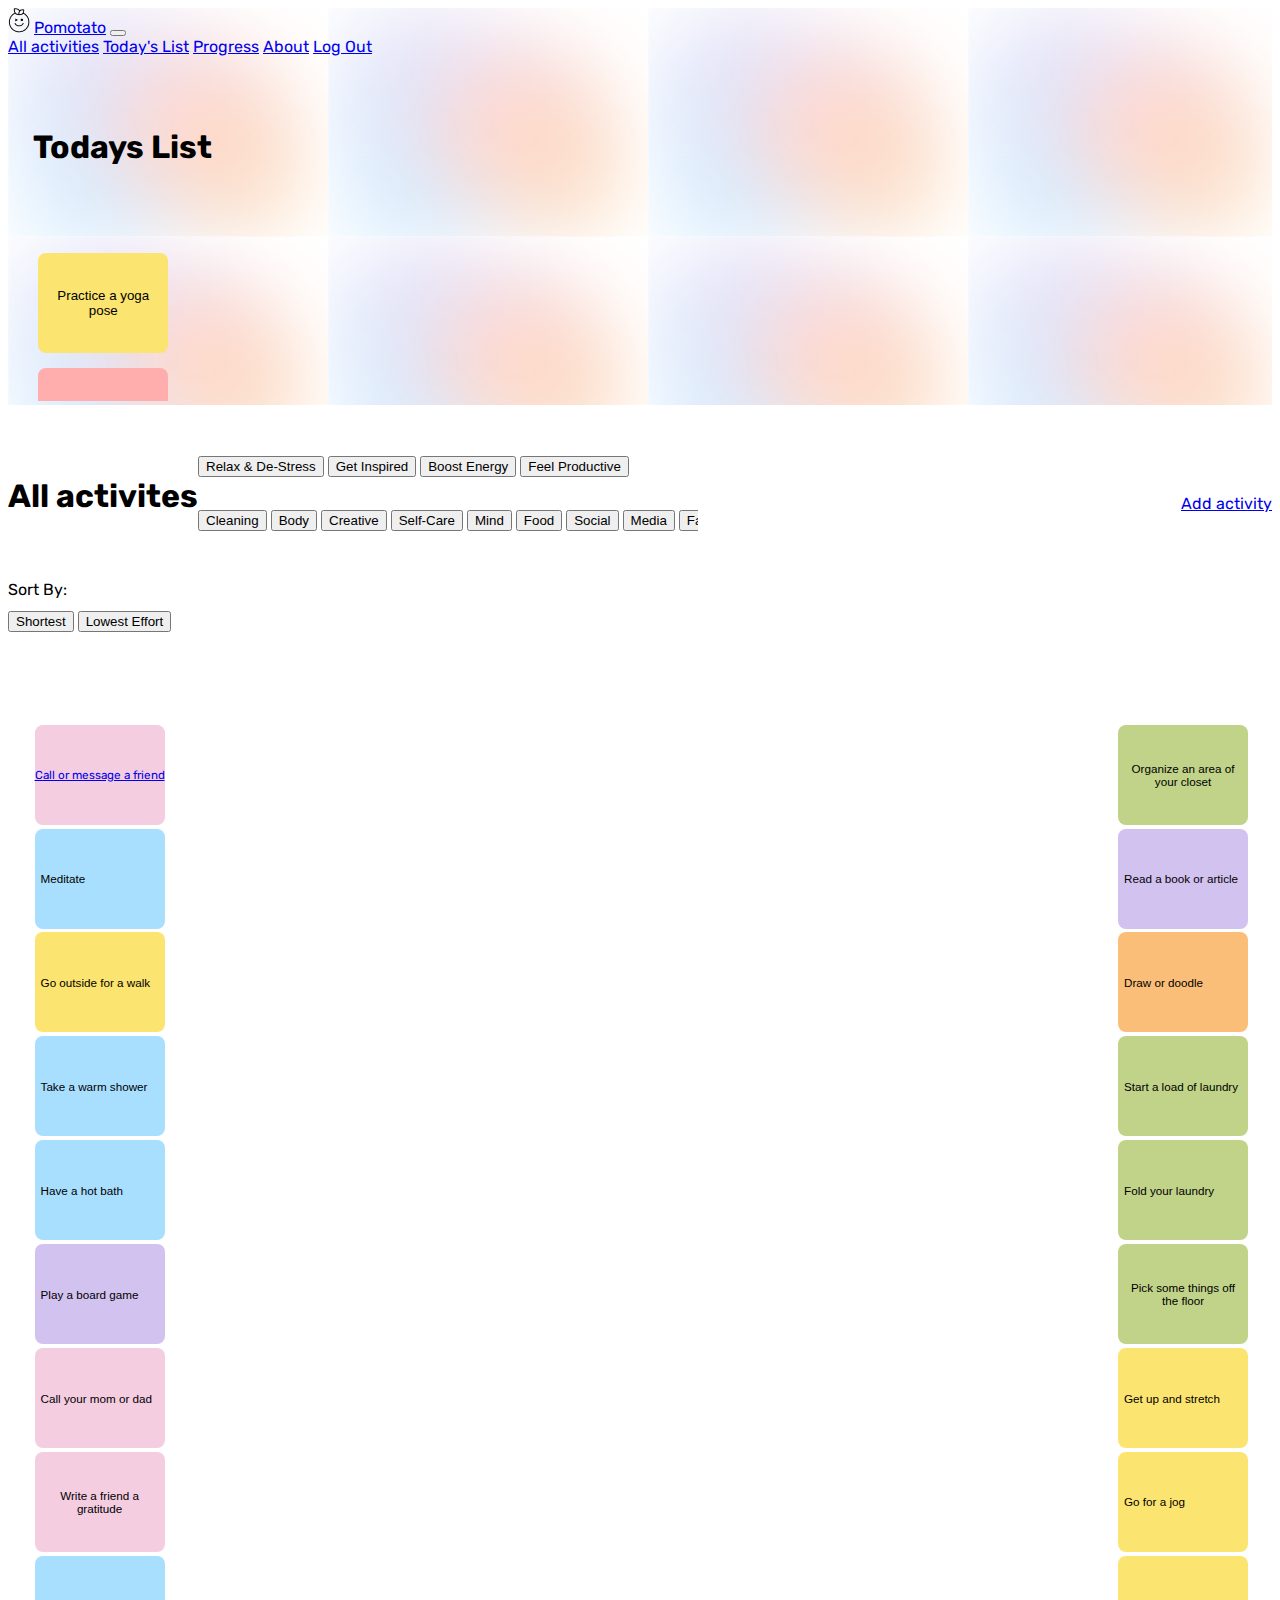
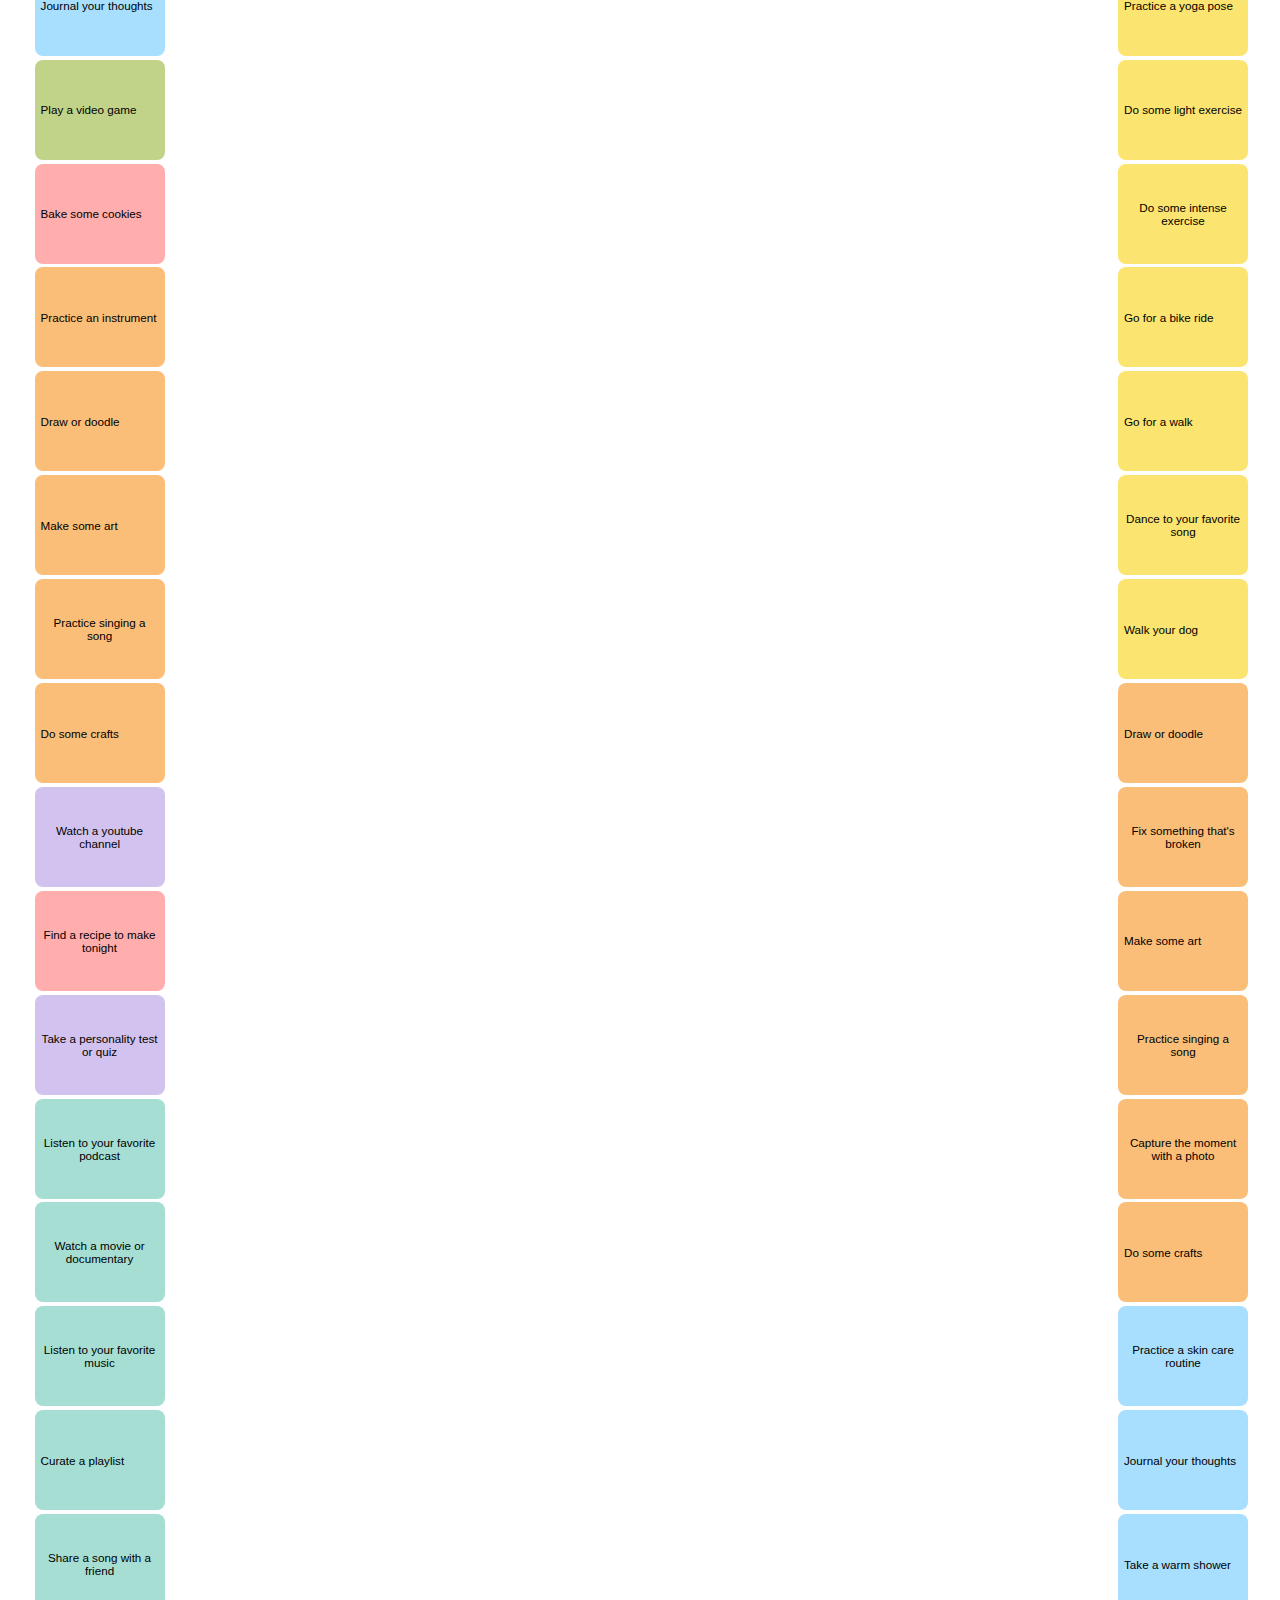
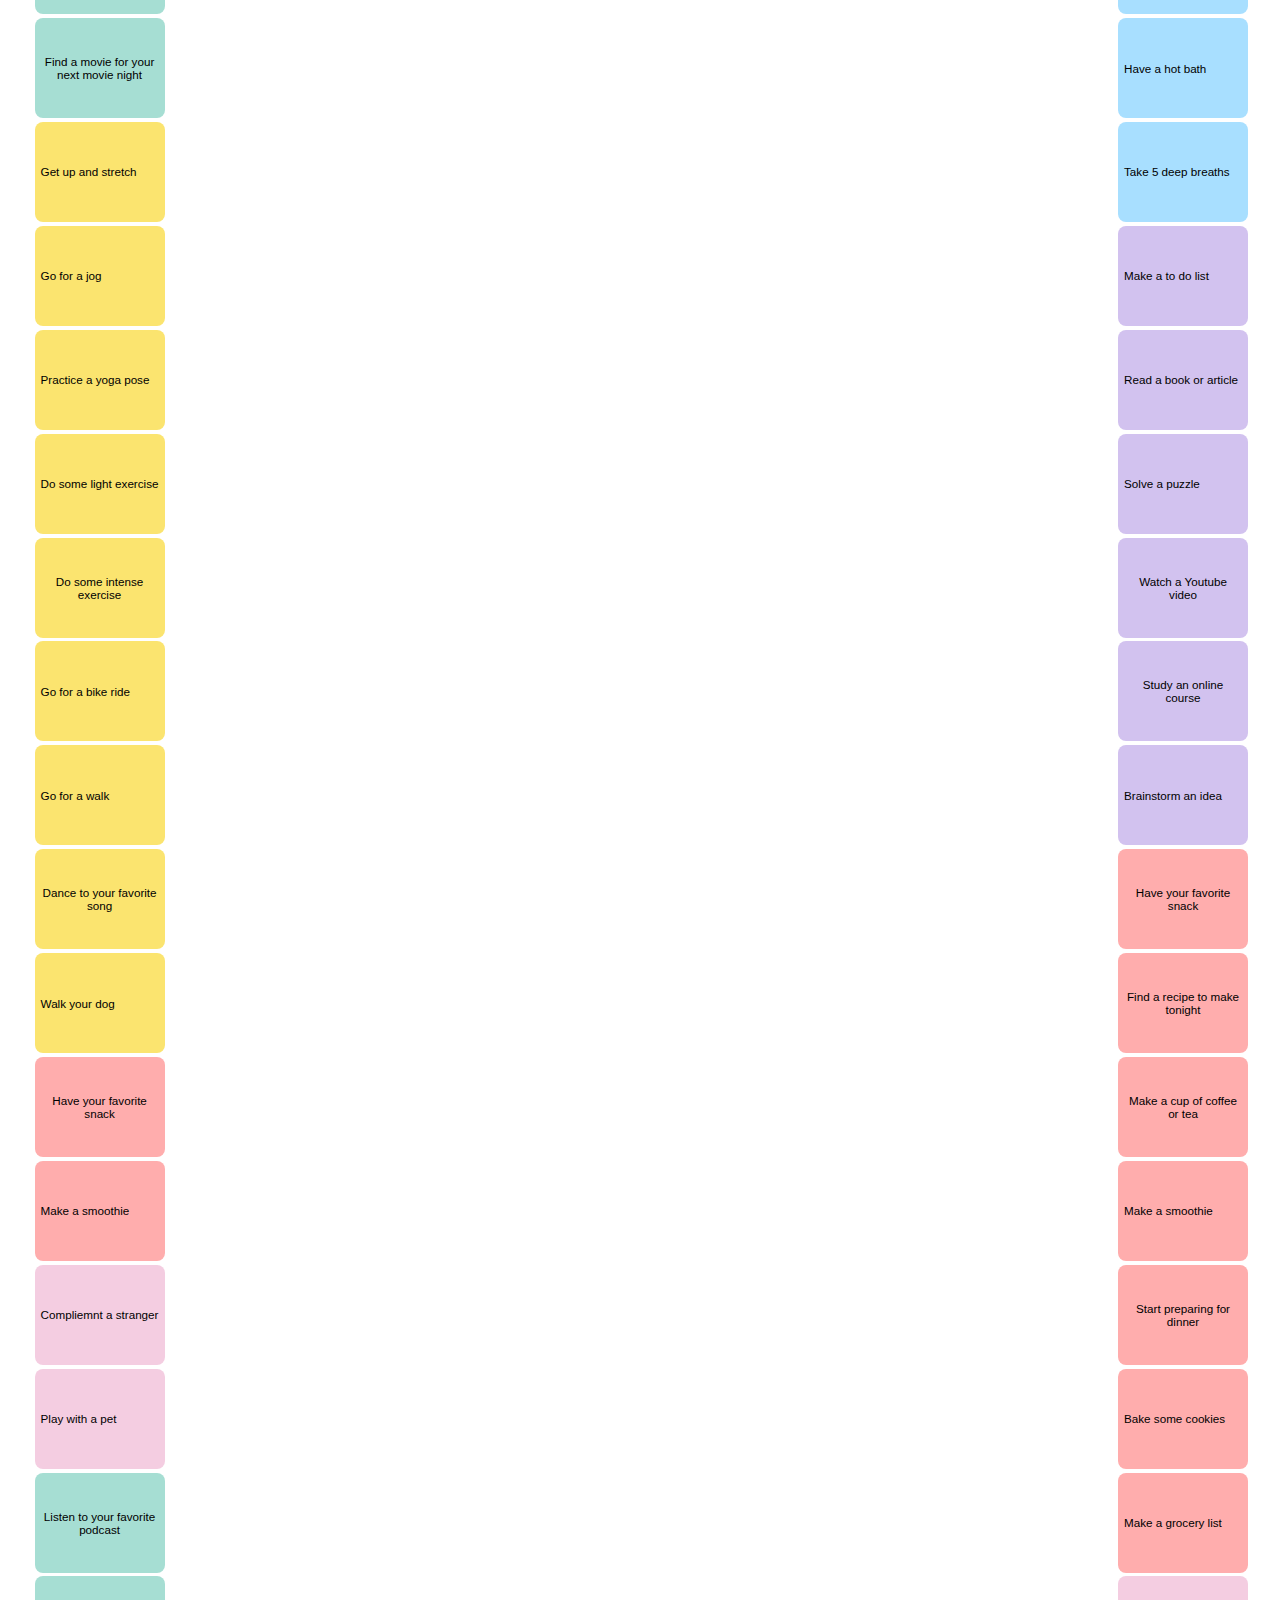
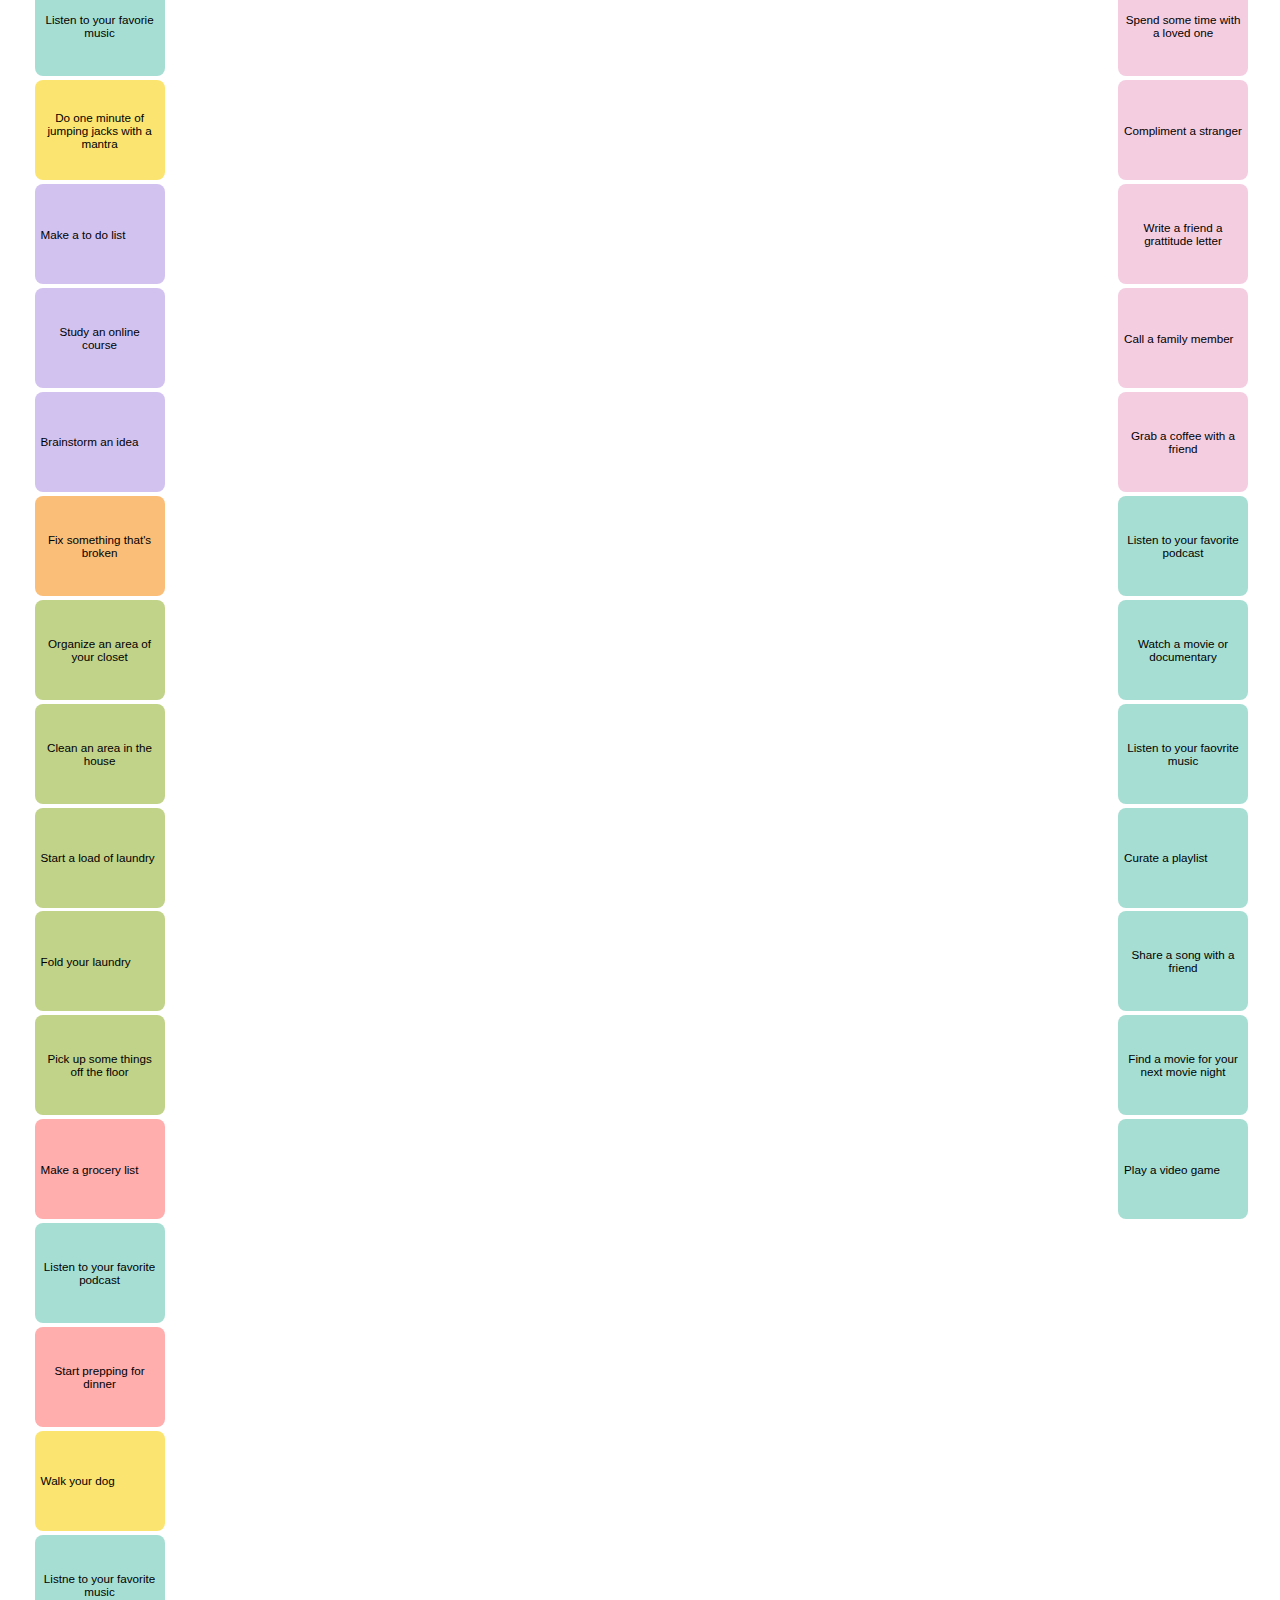
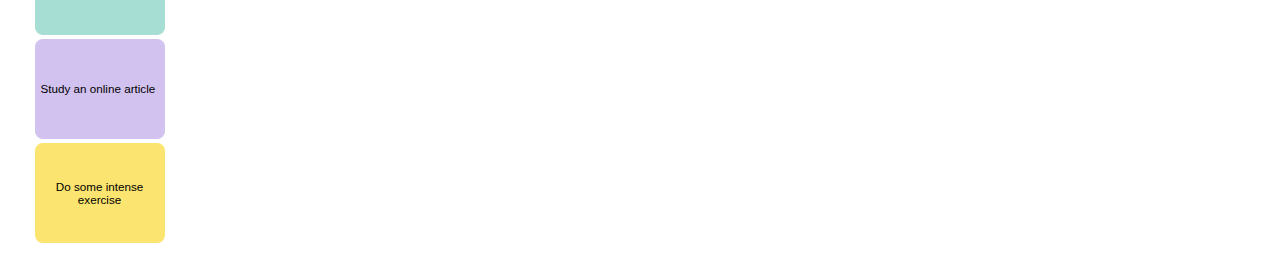
==== index.html @ bac2f2f6 "adding font link to other html pages and starting to style timer rip" ====
<!DOCTYPE html>
<html lang="en">
  <head>
    <meta charset="UTF-8" />
    <meta http-equiv="X-UA-Compatible" content="IE=edge" />
    <meta name="viewport" content="width=device-width, initial-scale=1" />
    <link rel="stylesheet" href="./assets/styles/styles.css" />
    <link
      href="https://cdn.jsdelivr.net/npm/bootstrap@5.0.0-beta2/dist/css/bootstrap.min.css"
      rel="stylesheet"
      integrity="sha384-BmbxuPwQa2lc/FVzBcNJ7UAyJxM6wuqIj61tLrc4wSX0szH/Ev+nYRRuWlolflfl"
      crossorigin="anonymous"
    />
    <link rel="preconnect" href="https://fonts.gstatic.com" />
    <link
      href="https://fonts.googleapis.com/css2?family=Rubik&display=swap"
      rel="stylesheet"
    />
    <title>DopaMenu</title>
  </head>
  <body>
    <nav class="navbar navbar-expand-lg navbar-light nav-heading">
      <div class="container-fluid">
        <img src="./assets/images/pomotato.png" alt="pomotato logo" />
        <a class="navbar-brand" href="index.html">Pomotato</a>
        <button
          class="navbar-toggler"
          type="button"
          data-bs-toggle="collapse"
          data-bs-target="#navbarNavAltMarkup"
          aria-controls="navbarNavAltMarkup"
          aria-expanded="false"
          aria-label="Toggle navigation"
        >
          <span class="navbar-toggler-icon"></span>
        </button>
        <div class="collapse navbar-collapse" id="navbarNavAltMarkup">
          <div class="navbar-nav">
            <a class="nav-link active" aria-current="page" href="index.html"
              >All activities</a
            >
            <a class="nav-link" href="index.html">Today's List</a>
            <a class="nav-link" href="index.html">Progress</a>
            <a class="nav-link" href="index.html">About</a>
            <a class="nav-link" href="index.html">Log Out</a>
          </div>
        </div>
      </div>
      <h1 class="tl-heading">Todays List</h1>
      <div class="col-xs-6 today-buttons">
        <button
          type="button"
          class="btn btn-light yellow-btn btn-group list-buttons"
        >
          Practice a yoga pose
        </button>
        <button
          type="button"
          class="btn btn-light coral-btn btn-group list-buttons"
        >
          Start prepping for dinner
        </button>
        <button
          type="button"
          class="btn btn-light green-btn btn-group list-buttons"
        >
          Organize an area of your closet
        </button>
      </div>
    </nav>
    <div class="container">
      <div class="row">
        <div class="heading">
          <h1 class="all-act-heading">All activites</h1>
          <a
            class="badge rounded-pill bg-light add-activity-btn text-dark"
            href="./new-activity.html"
            >Add activity</a
          >
        </div>
      </div>
      <div class="categories">
        <!-- category tabs -->
        <div id="defaultOpen" class="tabcontentTwo">
          <div class="activity-tab">
            <div class="tab scrolling-categories">
              <button
                type="button"
                class="tablinks btn btn-outline-dark"
                onclick="activityTabs(event, 'Relax')"
              >
                Relax & De-Stress
              </button>
              <button
                type="button"
                class="tablinks btn btn-outline-dark"
                onclick="activityTabs(event, 'Inspired')"
              >
                Get Inspired
              </button>
              <button
                type="button"
                class="tablinks btn btn-outline-dark"
                onclick="activityTabs(event, 'Energy')"
              >
                Boost Energy
              </button>
              <button
                type="button"
                class="tablinks btn btn-outline-dark"
                onclick="activityTabs(event, 'Productive')"
              >
                Feel Productive
              </button>
            </div>
            <div class="tab scrolling-categories">
              <button
                type="button"
                class="tablinks btn btn-outline-dark"
                onclick="activityTabs(event, 'Cleaning')"
              >
                Cleaning
              </button>
              <button
                type="button"
                class="tablinks btn btn-outline-dark"
                onclick="activityTabs(event, 'Body')"
              >
                Body
              </button>
              <button
                type="button"
                class="tablinks btn btn-outline-dark"
                onclick="activityTabs(event, 'Creative')"
              >
                Creative
              </button>
              <button
                type="button"
                class="tablinks btn btn-outline-dark"
                onclick="activityTabs(event, 'SelfCare')"
              >
                Self-Care
              </button>
              <button
                type="button"
                class="tablinks btn btn-outline-dark"
                onclick="activityTabs(event, 'Mind')"
              >
                Mind
              </button>
              <button
                type="button"
                class="tablinks btn btn-outline-dark"
                onclick="activityTabs(event, 'Food')"
              >
                Food
              </button>
              <button
                type="button"
                class="tablinks btn btn-outline-dark"
                onclick="activityTabs(event, 'Social')"
              >
                Social
              </button>
              <button
                type="button"
                class="tablinks btn btn-outline-dark"
                onclick="activityTabs(event, 'Media')"
              >
                Media
              </button>
              <button
                type="button"
                class="tablinks badge btn-outline-dark"
                onclick="activityTabs(event, 'FavoritesTwo')"
              >
                Favorites
              </button>
            </div>
          </div>
        </div>
        <div class="sort-buttons">
          <p class="sort-heading">Sort By:</p>
          <button type="button" class="badge rounded-pill bg-light text-dark">
            Shortest
          </button>
          <button type="button" class="badge rounded-pill bg-light text-dark">
            Lowest Effort
          </button>
        </div>
      </div>
      <!-- relax category -->
      <div class="category-buttons row">
        <div class="col">
          <div id="Relax" class="tabcontentThree">
            <a
              type="button"
              class="btn btn-outline-dark pink-btn list-buttons btn-lg"
              href="activity.html"
            >
              Call or message a friend
            </a>
            <button type="button" class="btn list-buttons blue-btn btn-outline-dark btn-lg">
              Meditate
            </button>
            <button type="button" class="btn yellow-btn list-buttons btn-outline-dark btn-lg">
              Go outside for a walk
            </button>
            <button type="button" class="btn list-buttons blue-btn btn-outline-dark btn-lg">
              Take a warm shower
            </button>
            <button type="button" class="btn list-buttons blue-btn btn-outline-dark btn-lg">
              Have a hot bath
            </button>
            <button type="button" class="btn list-buttons purple-btn btn-outline-dark btn-lg">
              Play a board game
            </button>
            <button type="button" class="btn list-buttons pink-btn btn-outline-dark btn-lg">
              Call your mom or dad
            </button>
            <button type="button" class="btn list-buttons pink-btn btn-outline-dark btn-lg">
              Write a friend a gratitude
            </button>
            <button type="button" class="btn list-buttons blue-btn btn-outline-dark btn-lg">
              Journal your thoughts
            </button>
            <button type="button" class="btn list-buttons green-btn btn-outline-dark btn-lg">
              Play a video game
            </button>
            <button type="button" class="btn list-buttons coral-btn btn-outline-dark btn-lg">
              Bake some cookies
            </button>
          </div>
          <!-- inspired category -->
          <div id="Inspired" class="tabcontentThree">
            <button type="button" class="btn list-buttons orange-btn btn-outline-dark btn-lg">
              Practice an instrument
            </button>
            <button type="button" class="btn list-buttons orange-btn  btn-outline-dark btn-lg">
              Draw or doodle
            </button>
            <button type="button" class="btn list-buttons orange-btn  btn-outline-dark btn-lg">
              Make some art
            </button>
            <button type="button" class="btn list-buttons orange-btn  btn-outline-dark btn-lg">
              Practice singing a song
            </button>
            <button type="button" class="btn list-buttons orange-btn  btn-outline-dark btn-lg">
              Do some crafts
            </button>
            <button type="button" class="btn list-buttons purple-btn  btn-outline-dark btn-lg">
              Watch a youtube channel
            </button>
            <button type="button" class="btn list-buttons coral-btn  btn-outline-dark btn-lg">
              Find a recipe to make tonight
            </button>
            <button type="button" class="btn list-buttons purple-btn  btn-outline-dark btn-lg">
              Take a personality test or quiz
            </button>
            <button type="button" class="btn list-buttons teal-btn  btn-outline-dark btn-lg">
              Listen to your favorite podcast
            </button>
            <button type="button" class="btn list-buttons teal-btn btn-outline-dark btn-lg">
              Watch a movie or documentary
            </button>
            <button type="button" class="btn list-buttons teal-btn btn-outline-dark btn-lg">
              Listen to your favorite music
            </button>
            <button type="button" class="btn list-buttons teal-btn btn-outline-dark btn-lg">
              Curate a playlist
            </button>
            <button type="button" class="btn list-buttons teal-btn btn-outline-dark btn-lg">
              Share a song with a friend
            </button>
            <button type="button" class="btn list-buttons teal-btn btn-outline-dark btn-lg">
              Find a movie for your next movie night
            </button>
          </div>

          <!-- energy category -->
          <div id="Energy" class="tabcontentThree">
            <button type="button" class="btn list-buttons yellow-btn btn-outline-dark btn-lg">
              Get up and stretch
            </button>
            <button type="button" class="btn list-buttons yellow-btn btn-outline-dark btn-lg">
              Go for a jog
            </button>
            <button type="button" class="btn list-buttons yellow-btn btn-outline-dark btn-lg">
              Practice a yoga pose
            </button>
            <button type="button" class="btn list-buttons yellow-btn btn-outline-dark btn-lg">
              Do some light exercise
            </button>
            <button type="button" class="btn list-buttons yellow-btn btn-outline-dark btn-lg">
              Do some intense exercise
            </button>
            <button type="button" class="btn list-buttons yellow-btn btn-outline-dark btn-lg">
              Go for a bike ride
            </button>
            <button type="button" class="btn list-buttons yellow-btn btn-outline-dark btn-lg">
              Go for a walk
            </button>
            <button type="button" class="btn list-buttons yellow-btn btn-outline-dark btn-lg">
              Dance to your favorite song
            </button>
            <button type="button" class="btn list-buttons yellow-btn btn-outline-dark btn-lg">
              Walk your dog
            </button>
            <button type="button" class="btn list-buttons coral-btn btn-outline-dark btn-lg">
              Have your favorite snack
            </button>
            <button type="button" class="btn list-buttons coral-btn btn-outline-dark btn-lg">
              Make a smoothie
            </button>
            <button type="button" class="btn list-buttons pink-btn btn-outline-dark btn-lg">
              Compliemnt a stranger
            </button>
            <button type="button" class="btn list-buttons pink-btn btn-outline-dark btn-lg">
              Play with a pet
            </button>
            <button type="button" class="btn list-buttons teal-btn btn-outline-dark btn-lg">
              Listen to your favorite podcast
            </button>
            <button type="button" class="btn list-buttons teal-btn btn-outline-dark btn-lg">
              Listen to your favorie music
            </button>
            <button type="button" class="btn list-buttons yellow-btn btn-outline-dark btn-lg">
              Do one minute of jumping jacks with a mantra
            </button>
          </div>

          <!-- productive category -->

          <div id="Productive" class="tabcontentThree">
            <button type="button" class="btn list-buttons purple-btn btn-outline-dark btn-lg">
              Make a to do list
            </button>
            <button type="button" class="btn list-buttons purple-btn btn-outline-dark btn-lg">
              Study an online course
            </button>
            <button type="button" class="btn list-buttons purple-btn btn-outline-dark btn-lg">
              Brainstorm an idea
            </button>
            <button type="button" class="btn list-buttons orange-btn btn-outline-dark btn-lg">
              Fix something that's broken
            </button>
            <button type="button" class="btn list-buttons green-btn btn-outline-dark btn-lg">
              Organize an area of your closet
            </button>
            <button type="button" class="btn list-buttons green-btn btn-outline-dark btn-lg">
              Clean an area in the house
            </button>
            <button type="button" class="btn list-buttons green-btn btn-outline-dark btn-lg">
              Start a load of laundry
            </button>
            <button type="button" class="btn list-buttons green-btn btn-outline-dark btn-lg">
              Fold your laundry
            </button>
            <button type="button" class="btn list-buttons green-btn btn-outline-dark btn-lg">
              Pick up some things off the floor
            </button>
            <button type="button" class="btn list-buttons coral-btn btn-outline-dark btn-lg">
              Make a grocery list
            </button>
            <button type="button" class="btn list-buttons teal-btn btn-outline-dark btn-lg">
              Listen to your favorite podcast
            </button>
            <button type="button" class="btn list-buttons coral-btn btn-outline-dark btn-lg">
              Start prepping for dinner
            </button>
          </div>
          <!-- favorites -->
          <div id="Favorites" class="tabcontentThree">
            <button type="button" class="btn list-buttons yellow-btn btn-outline-dark btn-lg">
              Walk your dog
            </button>
            <button type="button" class="btn list-buttons teal-btn btn-outline-dark btn-lg">
              Listne to your favorite music
            </button>
            <button type="button" class="btn list-buttons purple-btn btn-outline-dark btn-lg">
              Study an online article
            </button>
            <button type="button" class="btn list-buttons yellow-btn btn-outline-dark btn-lg">
              Do some intense exercise
            </button>
          </div>
        </div>
        <div class="col">
          <div id="Cleaning" class="tabcontentThree">
            <button type="button" class="btn list-buttons green-btn  btn-outline-dark btn-lg">
              Organize an area of your closet
            </button>
            <button type="button" class="btn list-buttons purple-btn btn-outline-dark btn-lg">
              Read a book or article
            </button>
            <button type="button" class="btn orange-btn orange-btn list-buttons btn-outline-dark btn-lg">
              Draw or doodle
            </button>
            <button type="button" class="btn list-buttons green-btn btn-outline-dark btn-lg">
              Start a load of laundry
            </button>
            <button type="button" class="btn list-buttons green-btn btn-outline-dark btn-lg">
              Fold your laundry
            </button>
            <button type="button" class="btn list-buttons green-btn btn-outline-dark btn-lg">
              Pick some things off the floor
            </button>
          </div>

          <!-- body category -->

          <div id="Body" class="tabcontentThree">
            <button type="button" class="btn list-buttons yellow-btn btn-outline-dark btn-lg">
              Get up and stretch
            </button>
            <button type="button" class="btn list-buttons yellow-btn btn-outline-dark btn-lg">
              Go for a jog
            </button>
            <button type="button" class="btn list-buttons yellow-btn btn-outline-dark btn-lg">
              Practice a yoga pose
            </button>
            <button type="button" class="btn list-buttons yellow-btn btn-outline-dark btn-lg">
              Do some light exercise
            </button>
            <button type="button" class="btn list-buttons yellow-btn btn-outline-dark btn-lg">
              Do some intense exercise
            </button>
            <button type="button" class="btn list-buttons yellow-btn btn-outline-dark btn-lg">
              Go for a bike ride
            </button>
            <button type="button" class="btn list-buttons yellow-btn btn-outline-dark btn-lg">
              Go for a walk
            </button>
            <button type="button" class="btn list-buttons yellow-btn btn-outline-dark btn-lg">
              Dance to your favorite song
            </button>
            <button type="button" class="btn list-buttons yellow-btn btn-outline-dark btn-lg">
              Walk your dog
            </button>
          </div>
          <!-- Creative -->
          <div id="Creative" class="tabcontentThree">
            <button type="button" class="btn list-buttons orange-btn btn-outline-dark btn-lg">
              Draw or doodle
            </button>
            <button type="button" class="btn list-buttons orange-btn btn-outline-dark btn-lg">
              Fix something that's broken
            </button>
            <button type="button" class="btn list-buttons orange-btn btn-outline-dark btn-lg">
              Make some art
            </button>
            <button type="button" class="btn list-buttons orange-btn btn-outline-dark btn-lg">
              Practice singing a song
            </button>
            <button type="button" class="btn list-buttons orange-btn btn-outline-dark btn-lg">
              Capture the moment with a photo
            </button>
            <button type="button" class="btn list-buttons orange-btn btn-outline-dark btn-lg">
              Do some crafts
            </button>
          </div>
          <!-- self- care -->
          <div id="SelfCare" class="tabcontentThree">
            <button type="button" class="btn list-buttons blue-btn btn-outline-dark btn-lg">
              Practice a skin care routine
            </button>
            <button type="button" class="btn list-buttons blue-btn btn-outline-dark btn-lg">
              Journal your thoughts
            </button>
            <button type="button" class="btn list-buttons blue-btn btn-outline-dark btn-lg">
              Take a warm shower
            </button>
            <button type="button" class="btn list-buttons blue-btn btn-outline-dark btn-lg">
              Have a hot bath
            </button>
            <button type="button" class="btn list-buttons blue-btn btn-outline-dark btn-lg">
              Take 5 deep breaths
            </button>
          </div>
          <!-- mind -->
          <div id="Mind" class="tabcontentThree">
            <button type="button" class="btn list-buttons purple-btn btn-outline-dark btn-lg">
              Make a to do list
            </button>
            <button type="button" class="btn list-buttons purple-btn btn-outline-dark btn-lg">
              Read a book or article
            </button>
            <button type="button" class="btn list-buttons purple-btn btn-outline-dark btn-lg">
              Solve a puzzle
            </button>
            <button type="button" class="btn list-buttons purple-btn btn-outline-dark btn-lg">
              Watch a Youtube video
            </button>
            <button type="button" class="btn list-buttons purple-btn btn-outline-dark btn-lg">
              Study an online course
            </button>
            <button type="button" class="btn list-buttons purple-btn btn-outline-dark btn-lg">
              Brainstorm an idea
            </button>
          </div>
          <!-- Food -->
          <div id="Food" class="tabcontentThree">
            <button type="button" class="btn list-buttons coral-btn btn-outline-dark btn-lg">
              Have your favorite snack
            </button>
            <button type="button" class="btn list-buttons coral-btn btn-outline-dark btn-lg">
              Find a recipe to make tonight
            </button>
            <button type="button" class="btn list-buttons coral-btn btn-outline-dark btn-lg">
              Make a cup of coffee or tea
            </button>
            <button type="button" class="btn list-buttons coral-btn btn-outline-dark btn-lg">
              Make a smoothie
            </button>
            <button type="button" class="btn list-buttons coral-btn btn-outline-dark btn-lg">
              Start preparing for dinner
            </button>
            <button type="button" class="btn list-buttons coral-btn btn-outline-dark btn-lg">
              Bake some cookies
            </button>
            <button type="button" class="btn list-buttons coral-btn btn-outline-dark btn-lg">
              Make a grocery list
            </button>
          </div>
          <!-- Social -->
          <div id="Social" class="tabcontentThree">
            <button type="button" class="btn list-buttons pink-btn btn-outline-dark btn-lg">
              Spend some time with a loved one
            </button>
            <button type="button" class="btn list-buttons pink-btn btn-outline-dark btn-lg">
              Compliment a stranger
            </button>
            <button type="button" class="btn list-buttons pink-btn btn-outline-dark btn-lg">
              Write a friend a grattitude letter
            </button>
            <button type="button" class="btn list-buttons pink-btn btn-outline-dark btn-lg">
              Call a family member
            </button>
            <button type="button" class="btn list-buttons pink-btn btn-outline-dark btn-lg">
              Grab a coffee with a friend
            </button>
          </div>
          <!-- Media -->
          <div id="Media" class="tabcontentThree">
            <button type="button" class="btn list-buttons teal-btn btn-outline-dark btn-lg">
              Listen to your favorite podcast
            </button>
            <button type="button" class="btn list-buttons teal-btn btn-outline-dark btn-lg">
              Watch a movie or documentary
            </button>
            <button type="button" class="btn list-buttons teal-btn btn-outline-dark btn-lg">
              Listen to your faovrite music
            </button>
            <button type="button" class="btn list-buttons teal-btn btn-outline-dark btn-lg">
              Curate a playlist
            </button>
            <button type="button" class="btn list-buttons teal-btn btn-outline-dark btn-lg">
              Share a song with a friend
            </button>
            <button type="button" class="btn list-buttons teal-btn btn-outline-dark btn-lg">
              Find a movie for your next movie night
            </button>
            <button type="button" class="btn list-buttons teal-btn btn-outline-dark btn-lg">
              Play a video game
            </button>
          </div>
        </div>
      </div>
    </div>
  </body>
  <script src="./assets/scripts/activity.js"></script>
  <script
    src="https://cdn.jsdelivr.net/npm/bootstrap@5.0.0-beta2/dist/js/bootstrap.bundle.min.js"
    integrity="sha384-b5kHyXgcpbZJO/tY9Ul7kGkf1S0CWuKcCD38l8YkeH8z8QjE0GmW1gYU5S9FOnJ0"
    crossorigin="anonymous"
  ></script>
</html>
---- assets/styles/styles.css ----
body {
  font-family: "Rubik", sans-serif;
}

.today-buttons {
  display: flex;
  padding-left: 2%;
  padding-bottom: 5%;
  overflow-x: scroll;
  overflow-y: hidden;
  height: 100px;
  width: 500px;
  display: inline-block;
  white-space: nowrap;
}

.category-buttons {
  display: flex;
  flex-direction: row;
  justify-content: space-between;
  padding: 2px 2px;
}
/* Change background color of buttons on hover */
.tab button:hover {
  background-color: #ddd;
}

/* Create an active/current tablink class */
.tab button.active {
  background-color: #ccc;
}

/* Style the tab content */
.tabcontent {
  display: none;
  padding: 6px 12px;
  border: 1px solid #ccc;
  border-top: none;
}

.bpmenu-back {
  border-radius: 50%;
  text-decoration: none;
  padding: 8px 16px;
  color: black;
}

.activity-heading {
  padding: 2%;
  background-color: #e0e0e0;
}

.activity-details {
  padding-top: 2%;
  padding-bottom: 2%;
}
#activity-header {
  padding-top: 6%;
  padding-bottom: 6%;
}

.activity-desctiption {
  padding-top: 4%;
}

.activity-notes {
  border-radius: 15px;
  background-color: whitesmoke;
  padding: 2%;
}

.timer-notes{
    border-radius: 15px;
    background-color: whitesmoke;
    padding: 2%;
}

.modal-content {
  font-family: "Rubik", sans-serif;
  font-style: normal;
  font-weight: bold;
  font-size: 20px;
  line-height: 24px;
  text-align: center;
  letter-spacing: 0.02em;
}

#modal-button {
  display: flex;
  justify-content: center;
  align-items: center;
}

.category-buttons {
  padding: 2%;
  font-size: 14px;
}

/* buttons on the activity page */
.activity-buttons {
  margin: 5px;
}
.side-to-side {
  padding: 2%;
  margin: 10px;
}

.scrolling-categories {
  overflow-x: scroll;
  overflow-y: hidden;
  height: 50px;
  width: 500px;
  display: inline-block;
  white-space: nowrap;
  /* border-radius: 15px; */
}

#save-activity-btn {
  display: flex;
  justify-content: center;
  align-items: center;
}

.nav-heading {
  background-image: url(../images/gradient-crop1.png);
  text-align: left;
}

.activity-heading {
  background: linear-gradient(255.34deg, #f4cde1 10.19%, #ffadad 89.19%);
  text-align: left;
}

.tl-heading {
  padding-top: 4%;
  padding-bottom: 4%;
  padding-left: 2%;
}

.list-buttons {
  display: flex;
  justify-content: space-between;
  width: 130px;
  height: 100px;
  white-space: normal;
  margin: 3%;
  margin-left: 1%;
  margin-right: 1%;
  word-wrap: break-word;
}

/* a tags that look like buttons, looking more likw buttons */
a {
  appearance: button;
}

.add-activity-btn {
  float: right;
  margin-top: 3%;
}
.all-act-heading {
  float: left;
}

.yellow-btn {
  background-color: #fbe46f !important;
  border-radius: 8px;
  border: none !important;
  align-items: center;
  font-size: smaller;
}

.coral-btn {
  background: #ffadad !important;
  border-radius: 8px;
  border: none !important;
  align-items: center;
  font-size: smaller;
}

.orange-btn {
  background: #fbbe79 !important;
  border-radius: 8px;
  border: none !important;
  align-items: center;
  font-size: smaller;
}

.green-btn {
  background: #c1d289 !important;
  border-radius: 8px;
  border: none !important;
  align-items: center;
  font-size: smaller;
}
.blue-btn {
  background: #a8dfff !important;
  border-radius: 8px;
  border: none !important;
  align-items: center;
  font-size: smaller;
}
.pink-btn {
  background: #f4cde1 !important;
  border-radius: 8px;
  border: none !important;
  align-items: center;
  font-size: smaller;
}

.purple-btn {
  background: #d2c2ef !important;
  border-radius: 8px;
  border: none !important;
  align-items: center;
  font-size: smaller;
}

.teal-btn {
  background: #A6DED3 !important;
  border-radius: 8px;
  border: none !important;
  align-items: center;
  font-size: smaller;
}

.heading {
  margin-top: 4%;
}

.sort-heading {
  margin-bottom: 1%;
}

.sort-buttons {
  margin-bottom: 5%;
}

#complete-activity-button{
    border-radius: 15px;
    margin-top: 5%;
    padding: 2%
}

#timer-input{
    border-radius: 15px;
    background-color: whitesmoke;
    padding: 2%;
    
}
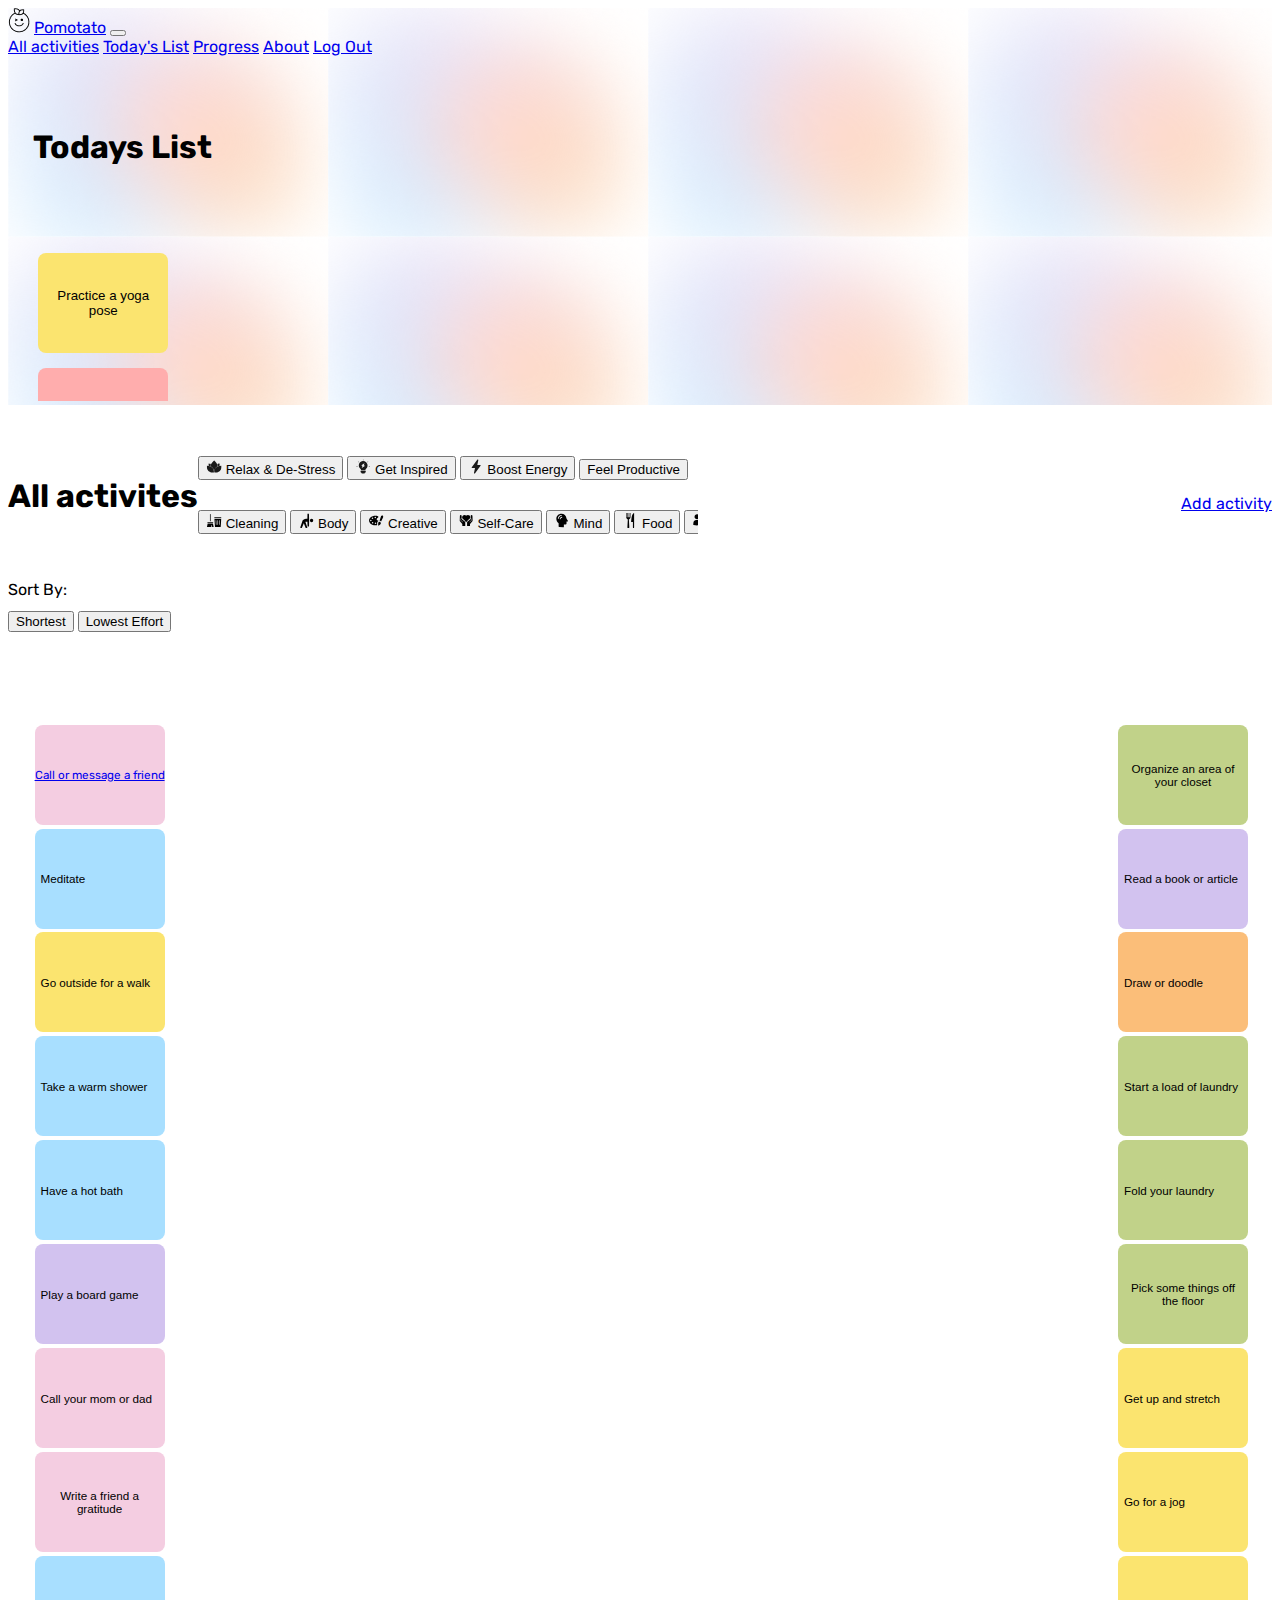
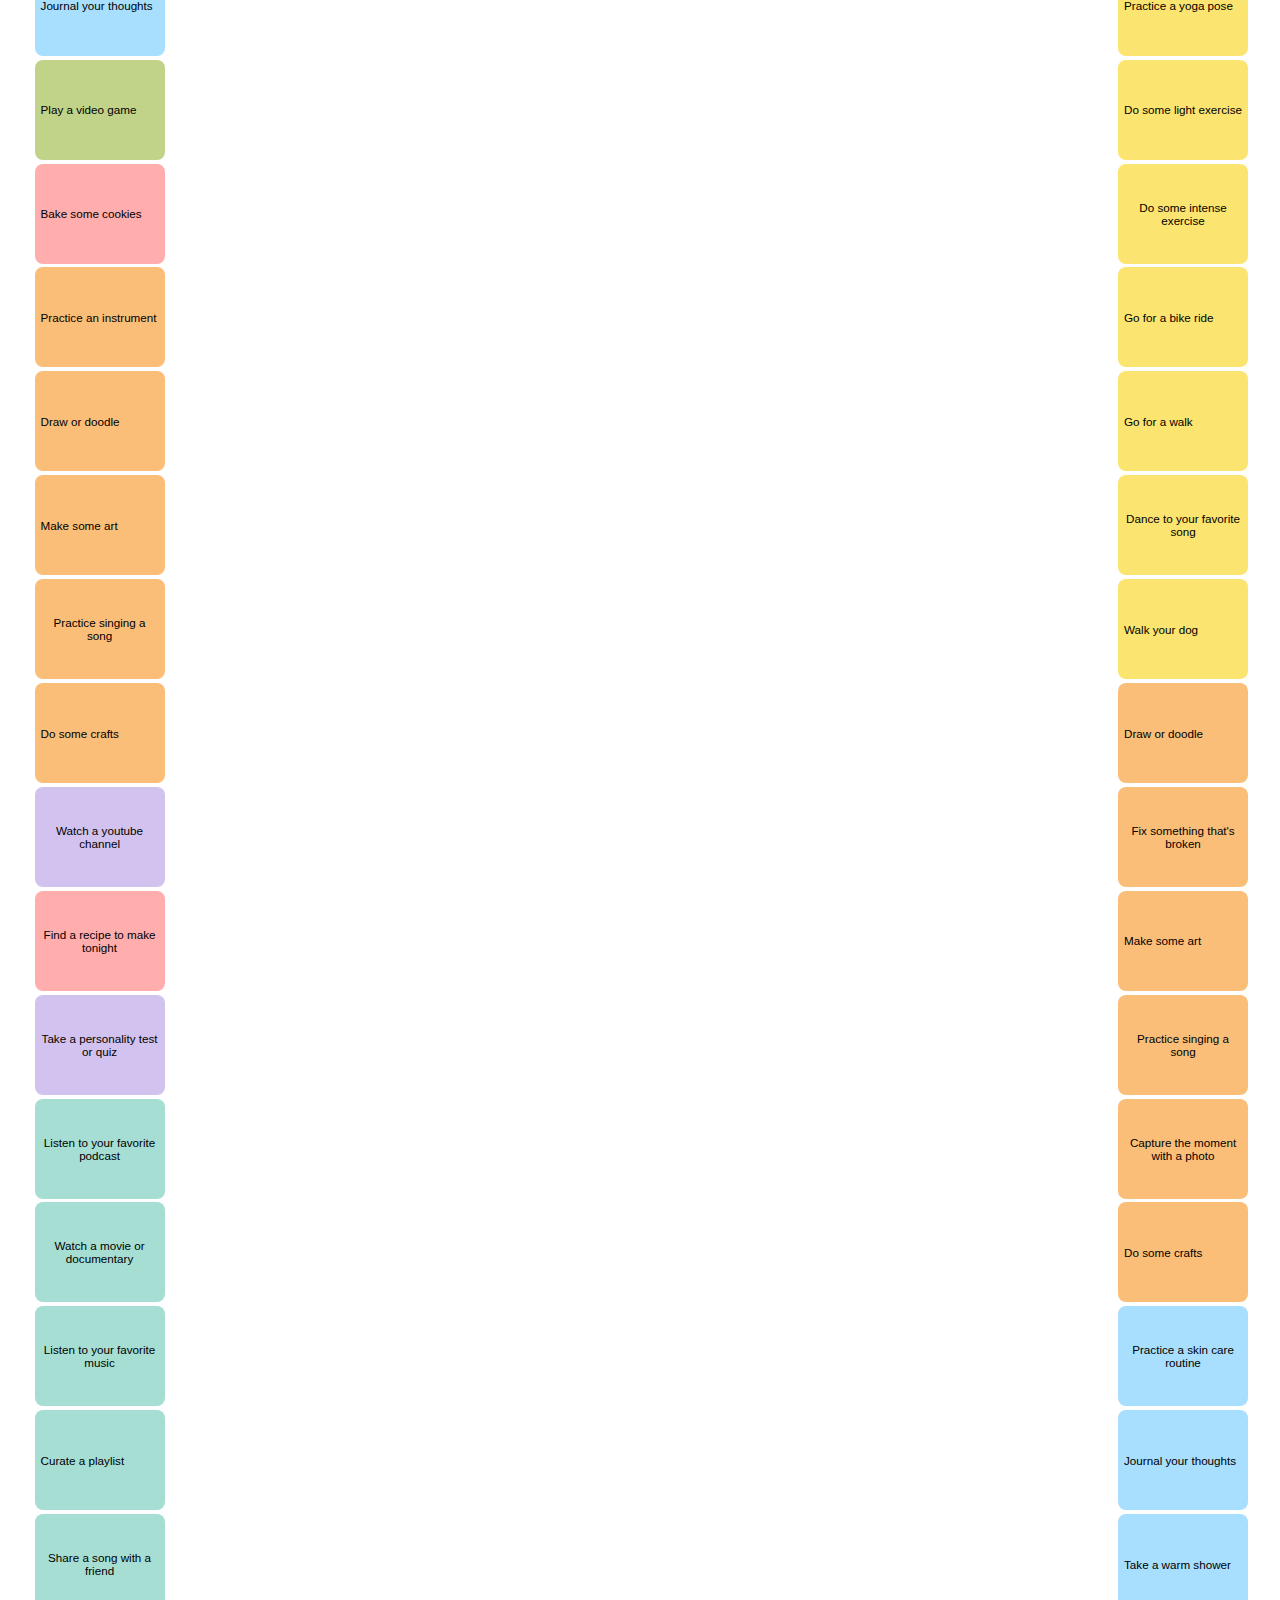
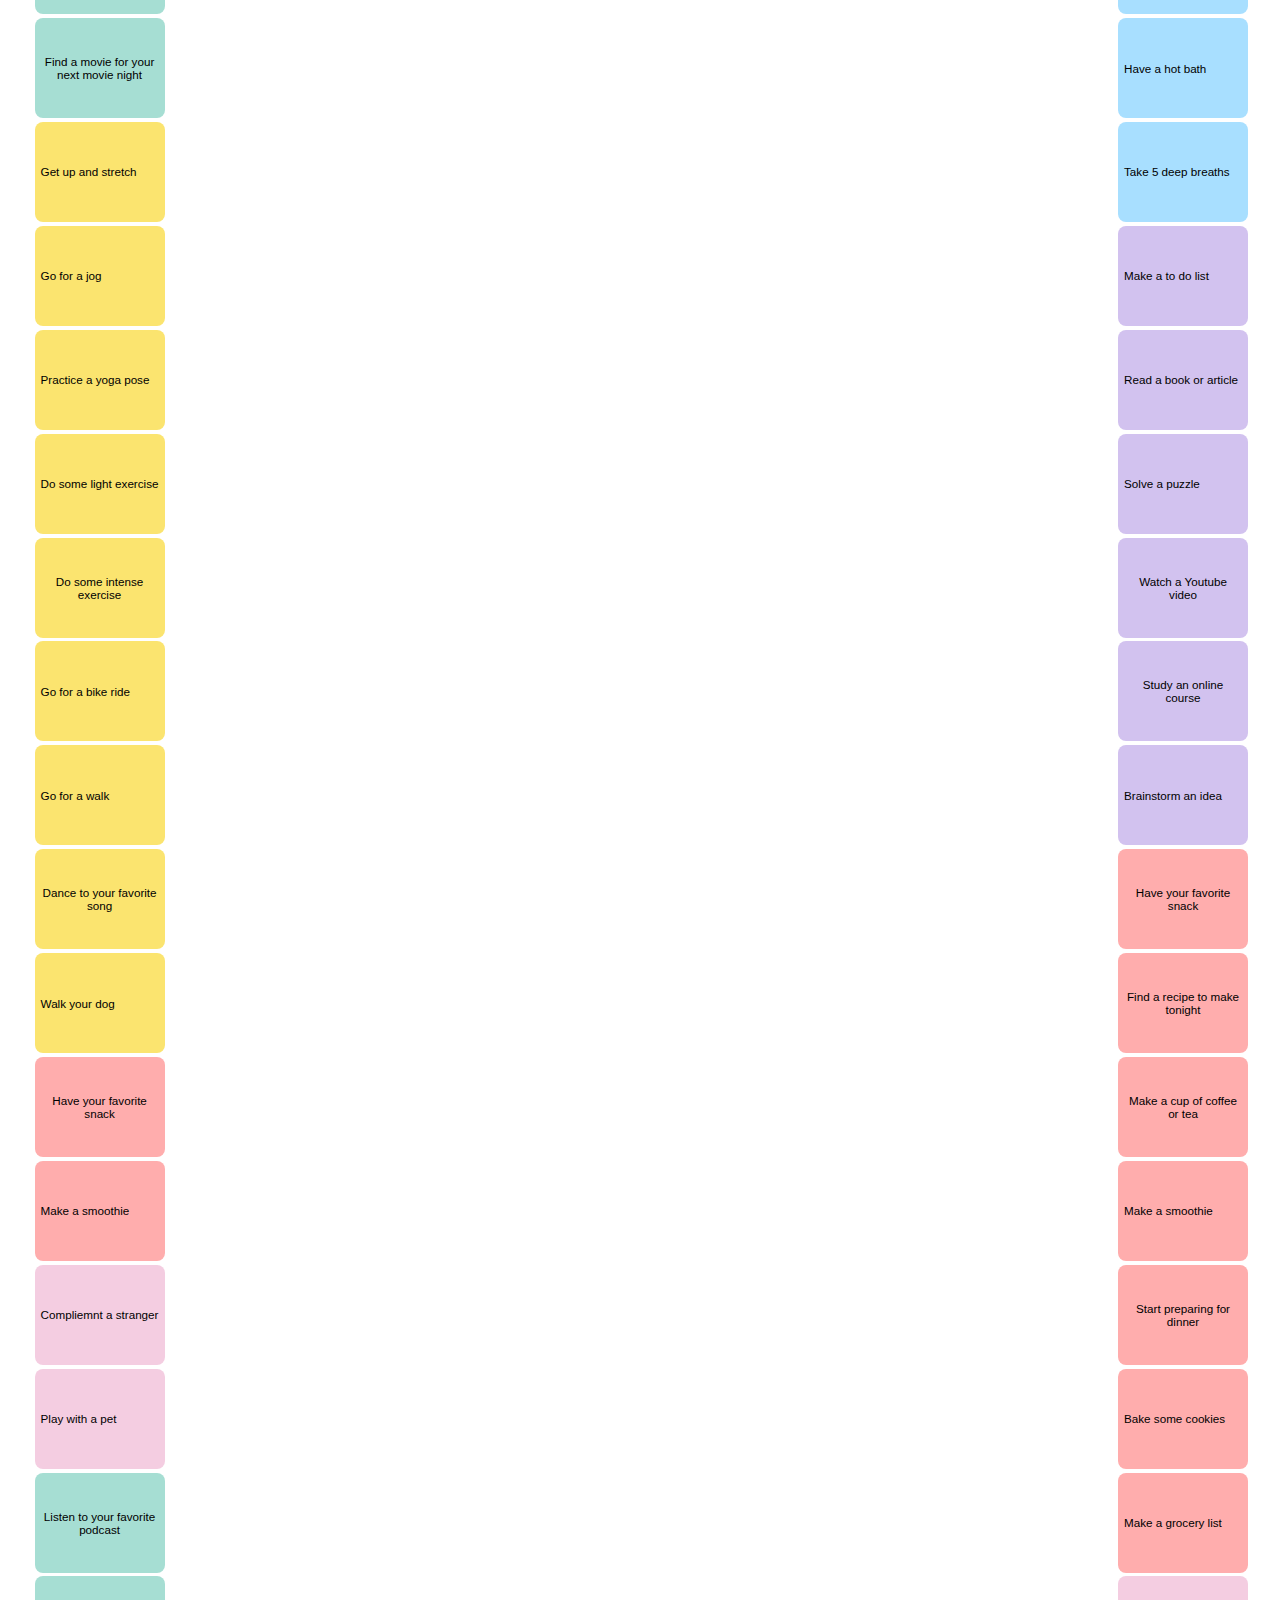
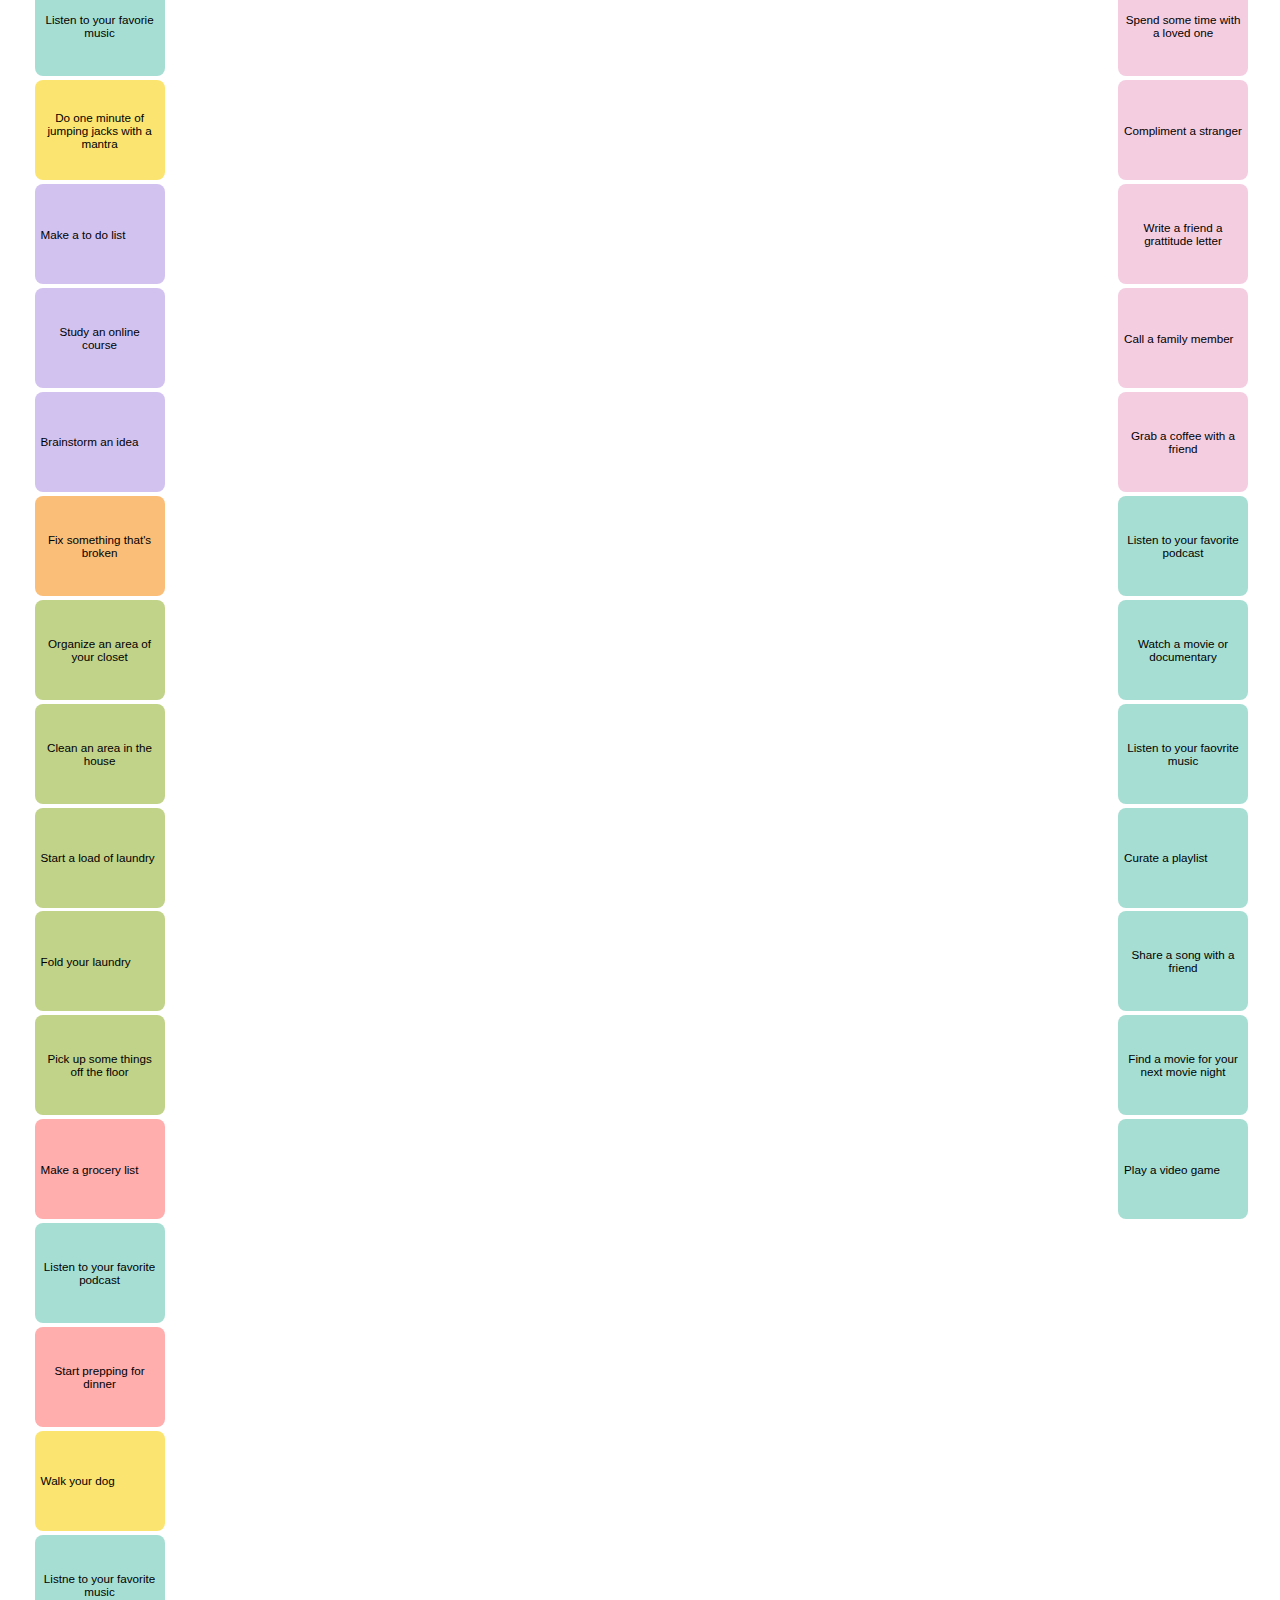
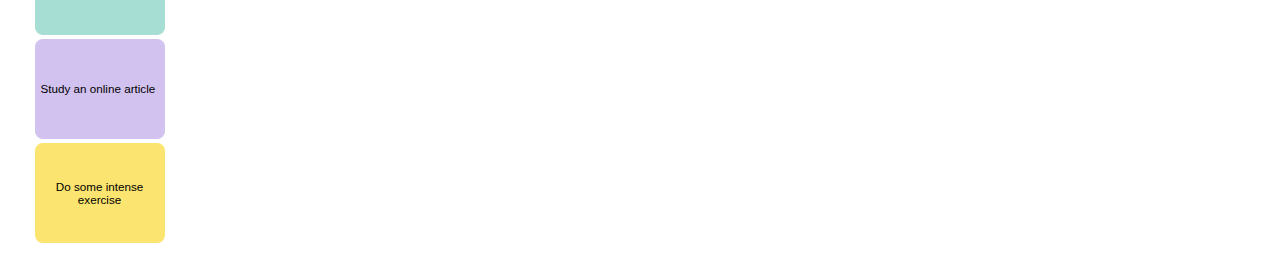
==== commit ee33534a: "added most of the icons, don't have feel productive and cleaning is blurry for some reason" ====
--- a/index.html
+++ b/index.html
@@ -86,23 +86,24 @@
             <div class="tab scrolling-categories">
               <button
                 type="button"
+                
                 class="tablinks btn btn-outline-dark"
                 onclick="activityTabs(event, 'Relax')"
-              >
+              ><img src="./assets/images/relax.svg">
                 Relax & De-Stress
               </button>
               <button
                 type="button"
                 class="tablinks btn btn-outline-dark"
                 onclick="activityTabs(event, 'Inspired')"
-              >
+              ><img src="./assets/images/inspire.svg">
                 Get Inspired
               </button>
               <button
                 type="button"
                 class="tablinks btn btn-outline-dark"
                 onclick="activityTabs(event, 'Energy')"
-              >
+              ><img src="./assets/images/boost.svg">
                 Boost Energy
               </button>
               <button
@@ -118,63 +119,63 @@
                 type="button"
                 class="tablinks btn btn-outline-dark"
                 onclick="activityTabs(event, 'Cleaning')"
-              >
+              > <img src="./assets/images/cleaning.svg">
                 Cleaning
               </button>
               <button
                 type="button"
                 class="tablinks btn btn-outline-dark"
                 onclick="activityTabs(event, 'Body')"
-              >
+              ><img src="./assets/images/body.svg">
                 Body
               </button>
               <button
                 type="button"
                 class="tablinks btn btn-outline-dark"
                 onclick="activityTabs(event, 'Creative')"
-              >
+              ><img src="./assets/images/creative.svg">
                 Creative
               </button>
               <button
                 type="button"
                 class="tablinks btn btn-outline-dark"
                 onclick="activityTabs(event, 'SelfCare')"
-              >
+              ><img src="./assets/images/selfcare.svg">
                 Self-Care
               </button>
               <button
                 type="button"
                 class="tablinks btn btn-outline-dark"
                 onclick="activityTabs(event, 'Mind')"
-              >
+              ><img src="./assets/images/mind.svg">
                 Mind
               </button>
               <button
                 type="button"
                 class="tablinks btn btn-outline-dark"
                 onclick="activityTabs(event, 'Food')"
-              >
+              ><img src="./assets/images/food.svg">
                 Food
               </button>
               <button
                 type="button"
                 class="tablinks btn btn-outline-dark"
                 onclick="activityTabs(event, 'Social')"
-              >
+              ><img src="./assets/images/social.svg">
                 Social
               </button>
               <button
                 type="button"
                 class="tablinks btn btn-outline-dark"
                 onclick="activityTabs(event, 'Media')"
-              >
+              ><img src="./assets/images/media.svg">
                 Media
               </button>
               <button
                 type="button"
                 class="tablinks badge btn-outline-dark"
                 onclick="activityTabs(event, 'FavoritesTwo')"
-              >
+              ><img src="./assets/images/fav.svg">
                 Favorites
               </button>
             </div>
--- a/assets/styles/styles.css
+++ b/assets/styles/styles.css
@@ -69,10 +69,10 @@
   padding: 2%;
 }
 
-.timer-notes{
-    border-radius: 15px;
-    background-color: whitesmoke;
-    padding: 2%;
+.timer-notes {
+  border-radius: 15px;
+  background-color: whitesmoke;
+  padding: 2%;
 }
 
 .modal-content {
@@ -116,6 +116,9 @@
 }
 
 #save-activity-btn {
+    border-radius: 15px;
+  margin-top: 5%;
+  padding-top: 2%;
   display: flex;
   justify-content: center;
   align-items: center;
@@ -217,7 +220,7 @@
 }
 
 .teal-btn {
-  background: #A6DED3 !important;
+  background: #a6ded3 !important;
   border-radius: 8px;
   border: none !important;
   align-items: center;
@@ -236,15 +239,143 @@
   margin-bottom: 5%;
 }
 
-#complete-activity-button{
-    border-radius: 15px;
-    margin-top: 5%;
-    padding: 2%
-}
-
-#timer-input{
-    border-radius: 15px;
-    background-color: whitesmoke;
-    padding: 2%;
-    
-}+#complete-activity-button {
+  border-radius: 15px;
+  margin-top: 5%;
+  padding: 2%;
+}
+
+/* timer things */
+#timer-input {
+  border-radius: 15px;
+  background-color: whitesmoke;
+  padding: 2%;
+}
+
+.timer-heading {
+  background-image: url(../images/gradient\ background.png);
+}
+.timer-activity-name {
+  padding-top: 5%;
+  font-weight: bold;
+  font-size: 24px;
+  text-align: center;
+}
+
+.timer-activity-name-two {
+  font-weight: bold;
+  font-size: 24px;
+  text-align: center;
+}
+
+.timer-btn {
+  border-radius: 20px !important;
+  margin-top: 5%;
+  padding: 2%;
+}
+
+.time-notes {
+  padding-top: 10%;
+}
+.time-buttons {
+  padding-top: 10%;
+  justify-content: center;
+  display: inline-block;
+}
+
+.time-input{
+    display:inline-block;
+    position: relative;
+    border-radius: 50px;
+    margin: 0 auto;
+        width: 50px;
+    height: 50px;
+}
+.timer{
+    justify-content: center;
+}
+.label-wrap{
+    display: inline-block;
+    width: 90%;
+    text-align: right;
+}
+
+/* times up modals */
+#green {
+  background: #c1d289 !important;
+  border-radius: 15px;
+  border: none !important;
+  align-items: center;
+}
+
+#yellow {
+  background: #fbe46f !important;
+  border-radius: 15px;
+  border: none !important;
+  align-items: center;
+}
+#orange {
+  background: #fbbe79 !important;
+  border-radius: 15px;
+  border: none !important;
+  align-items: center;
+}
+
+#grey {
+  background: #e0e0e0 !important;
+  border-radius: 15px;
+  border: none !important;
+  align-items: center;
+}
+
+.modal-title {
+  margin-top: 3%;
+  font-family: "Rubik", sans-serif;
+  font-weight: bolder;
+  font-size: 30px;
+}
+.modal-title-two {
+  font-family: "Rubik", sans-serif;
+  font-weight: bolder;
+  font-size: 30px;
+  text-align: left;
+  margin-left: 5%;
+  margin-top: -2%;
+}
+input[type="text"] {
+  border-top: none;
+  border-left: none;
+  border-right: none;
+  border-bottom: 2px solid gray;
+  border-radius: 4px;
+  font-size: x-large;
+  font-weight: 600;
+}
+
+input[type="number"] {
+  border-top: none;
+  border-left: none;
+  border-right: none;
+  border-bottom: 2px solid gray;
+  border-radius: 4px;
+  font-size: x-large;
+  font-weight: 600;
+}
+
+.bpmenu-back {
+  float: right;
+}
+
+.length-tags {
+  margin-top: 4%;
+}
+
+.length-btn {
+  margin-top: -2%;
+}
+
+.new-act-btn {
+  border-radius: 8px !important;
+}
+
+/* activity modal */
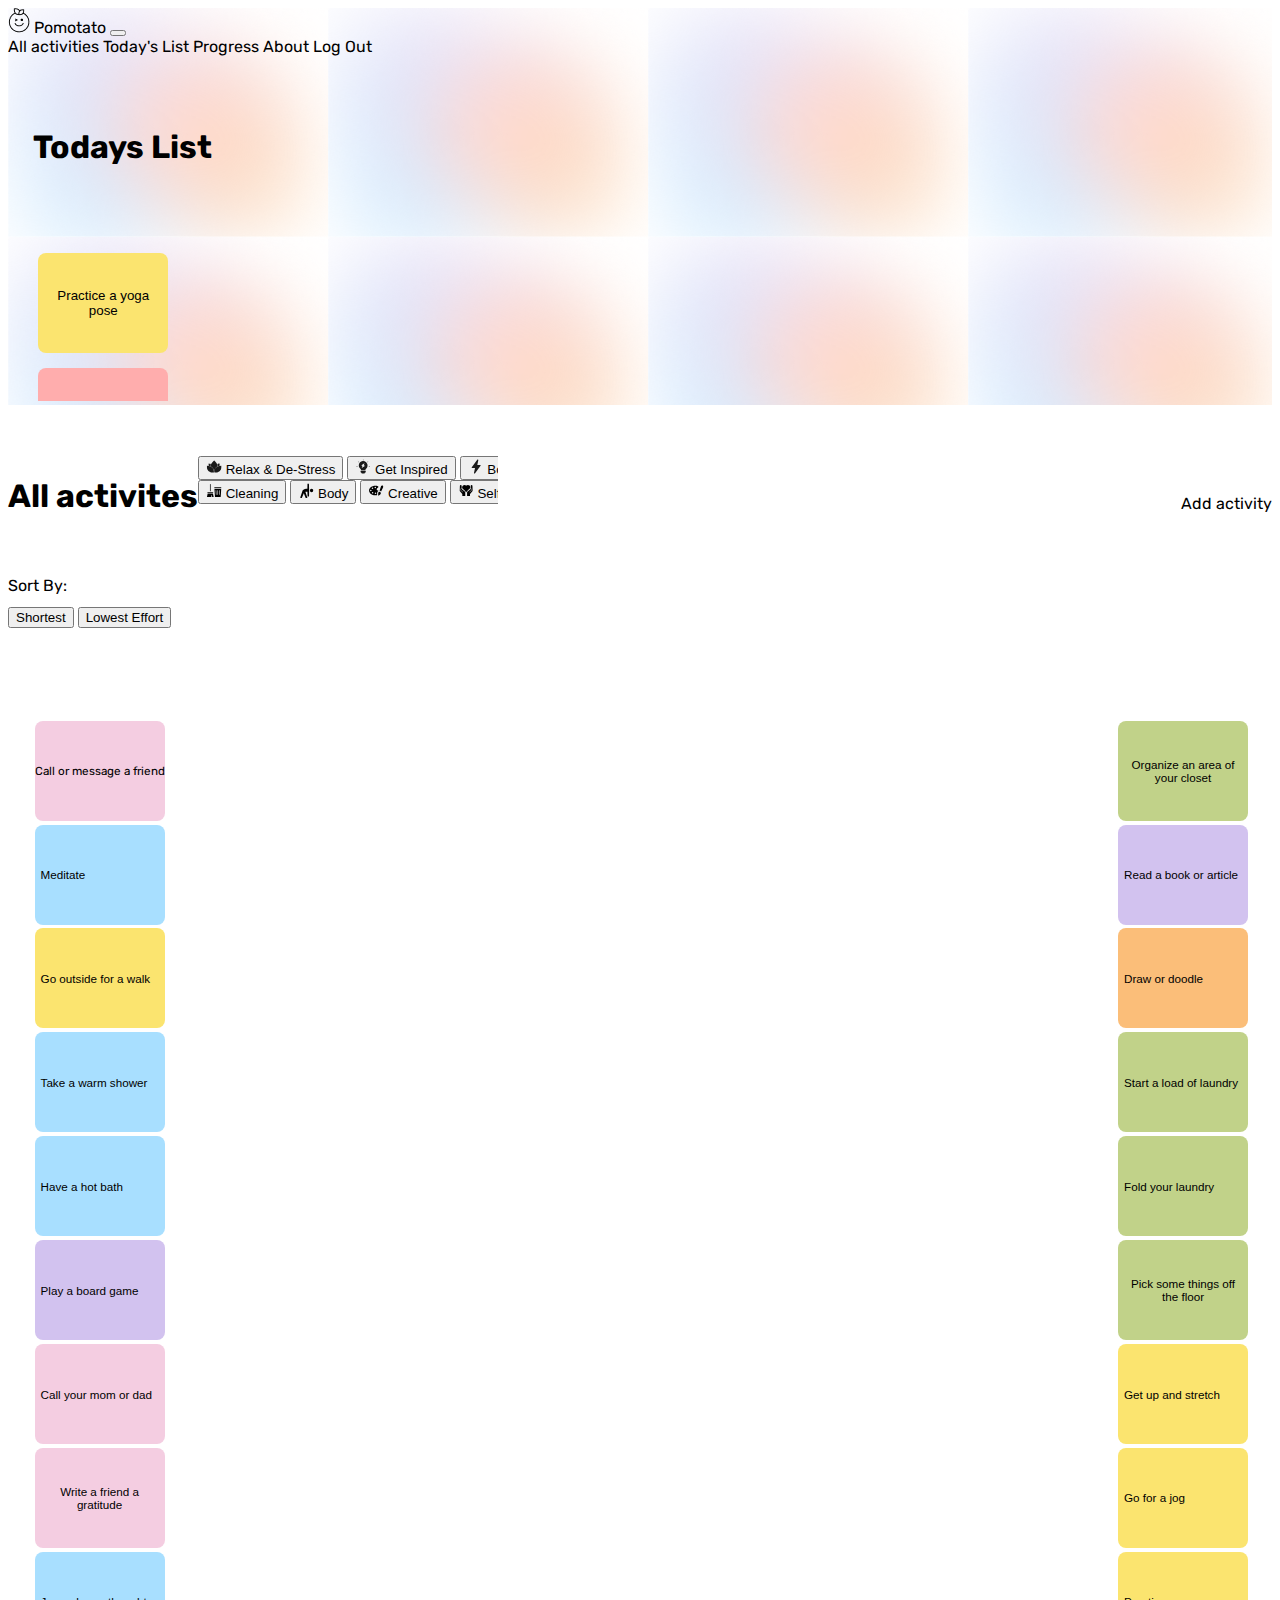
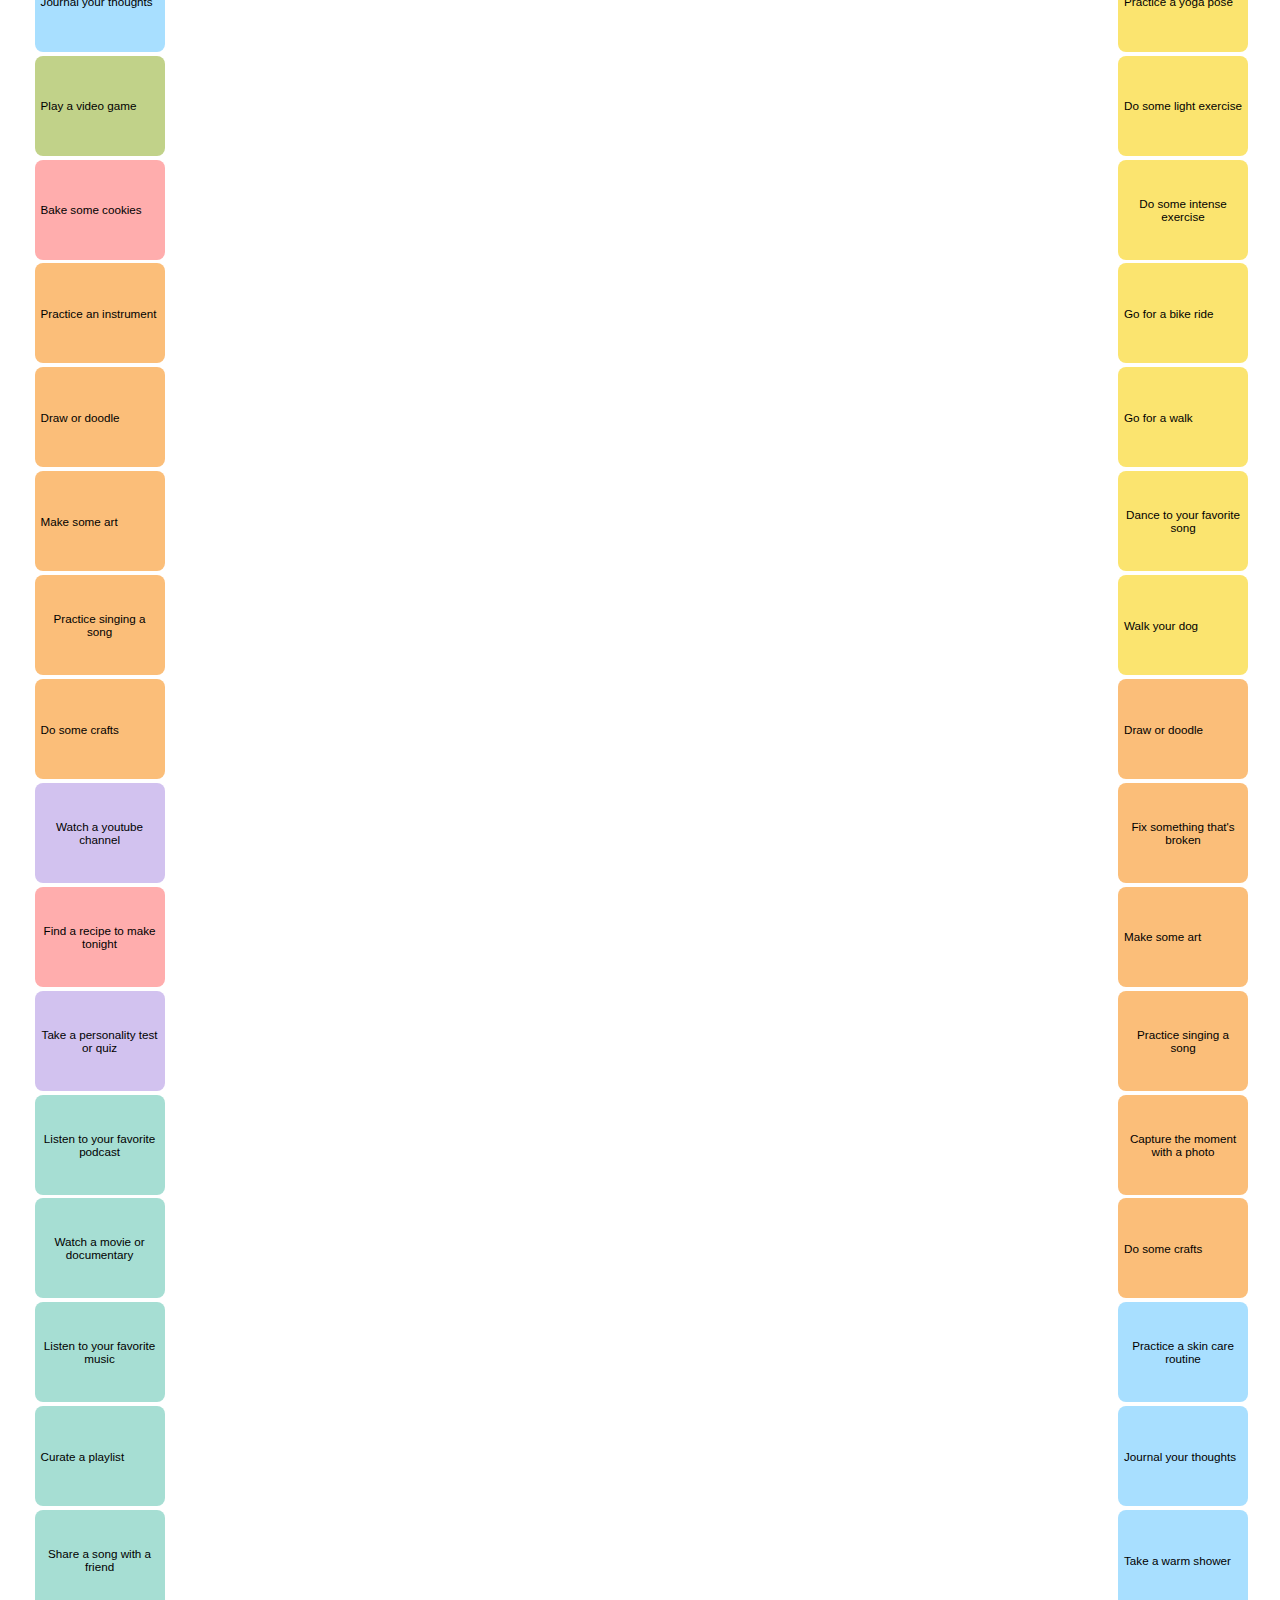
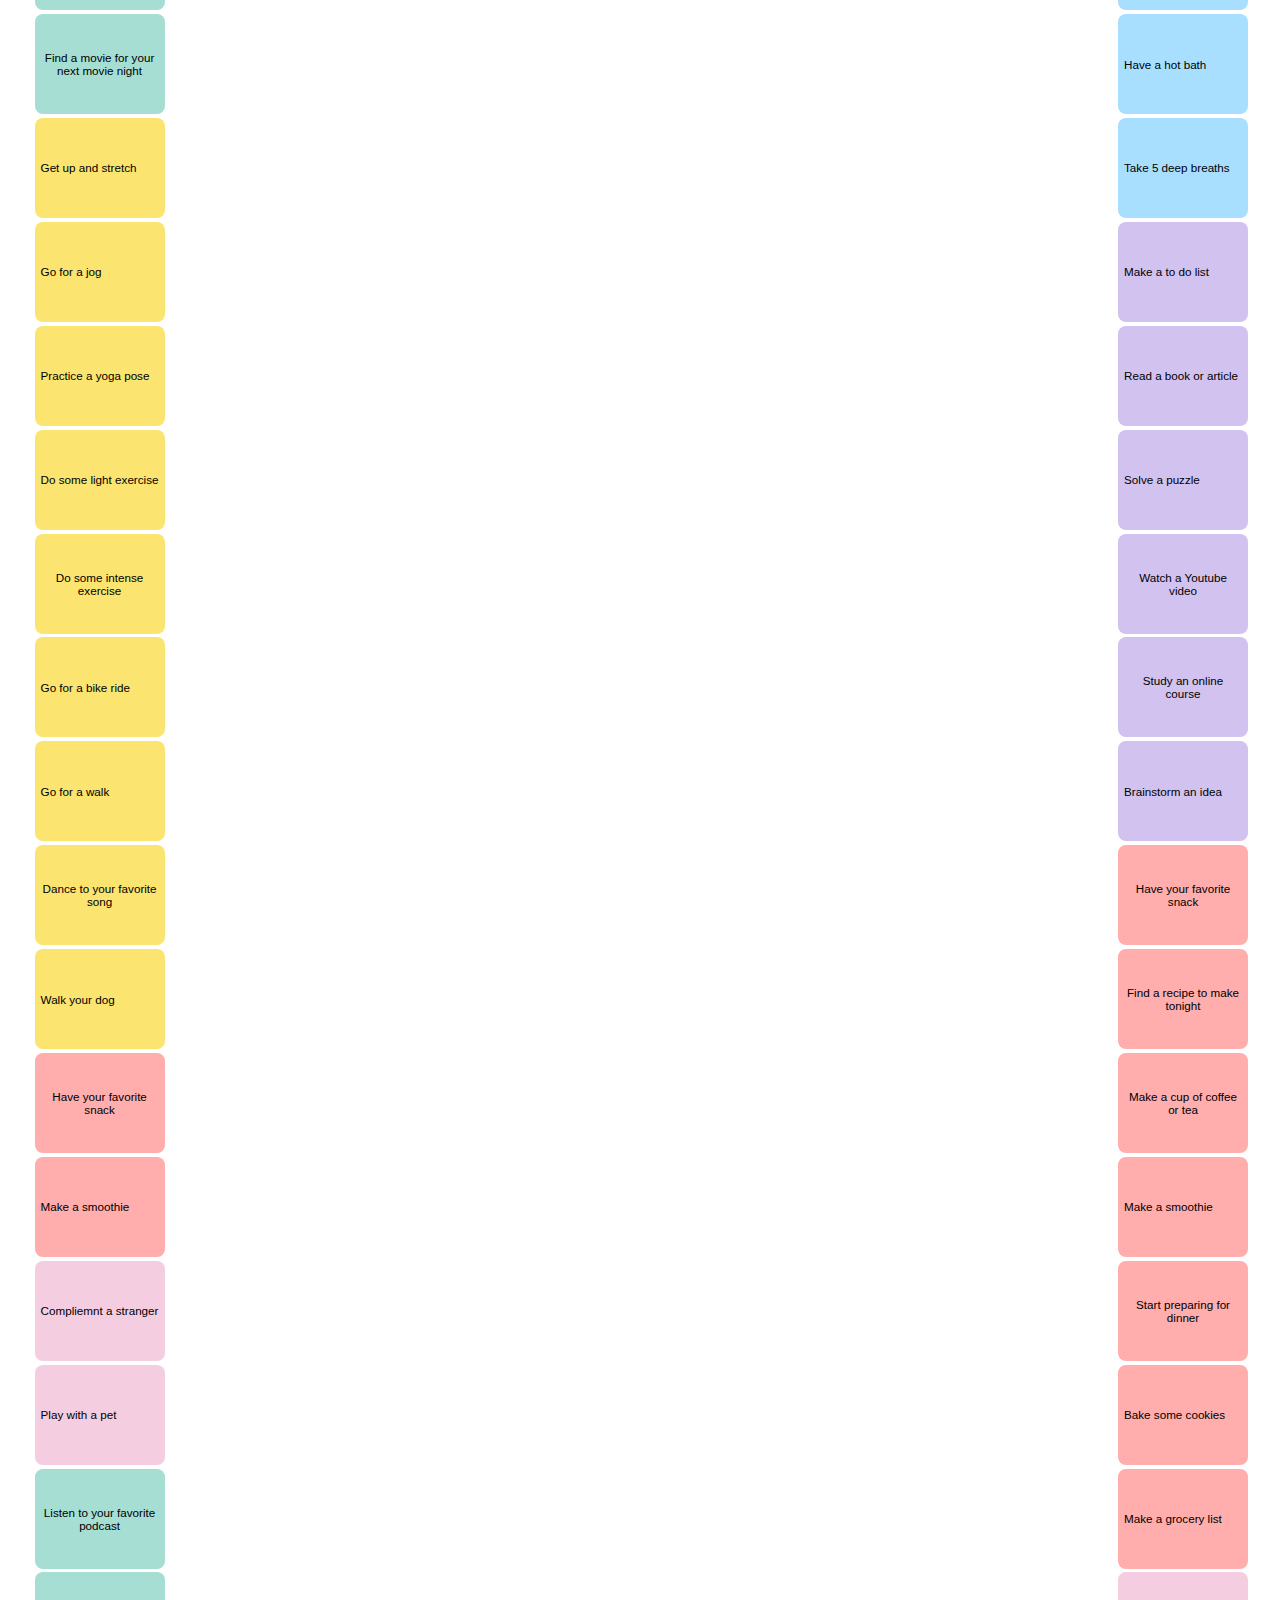
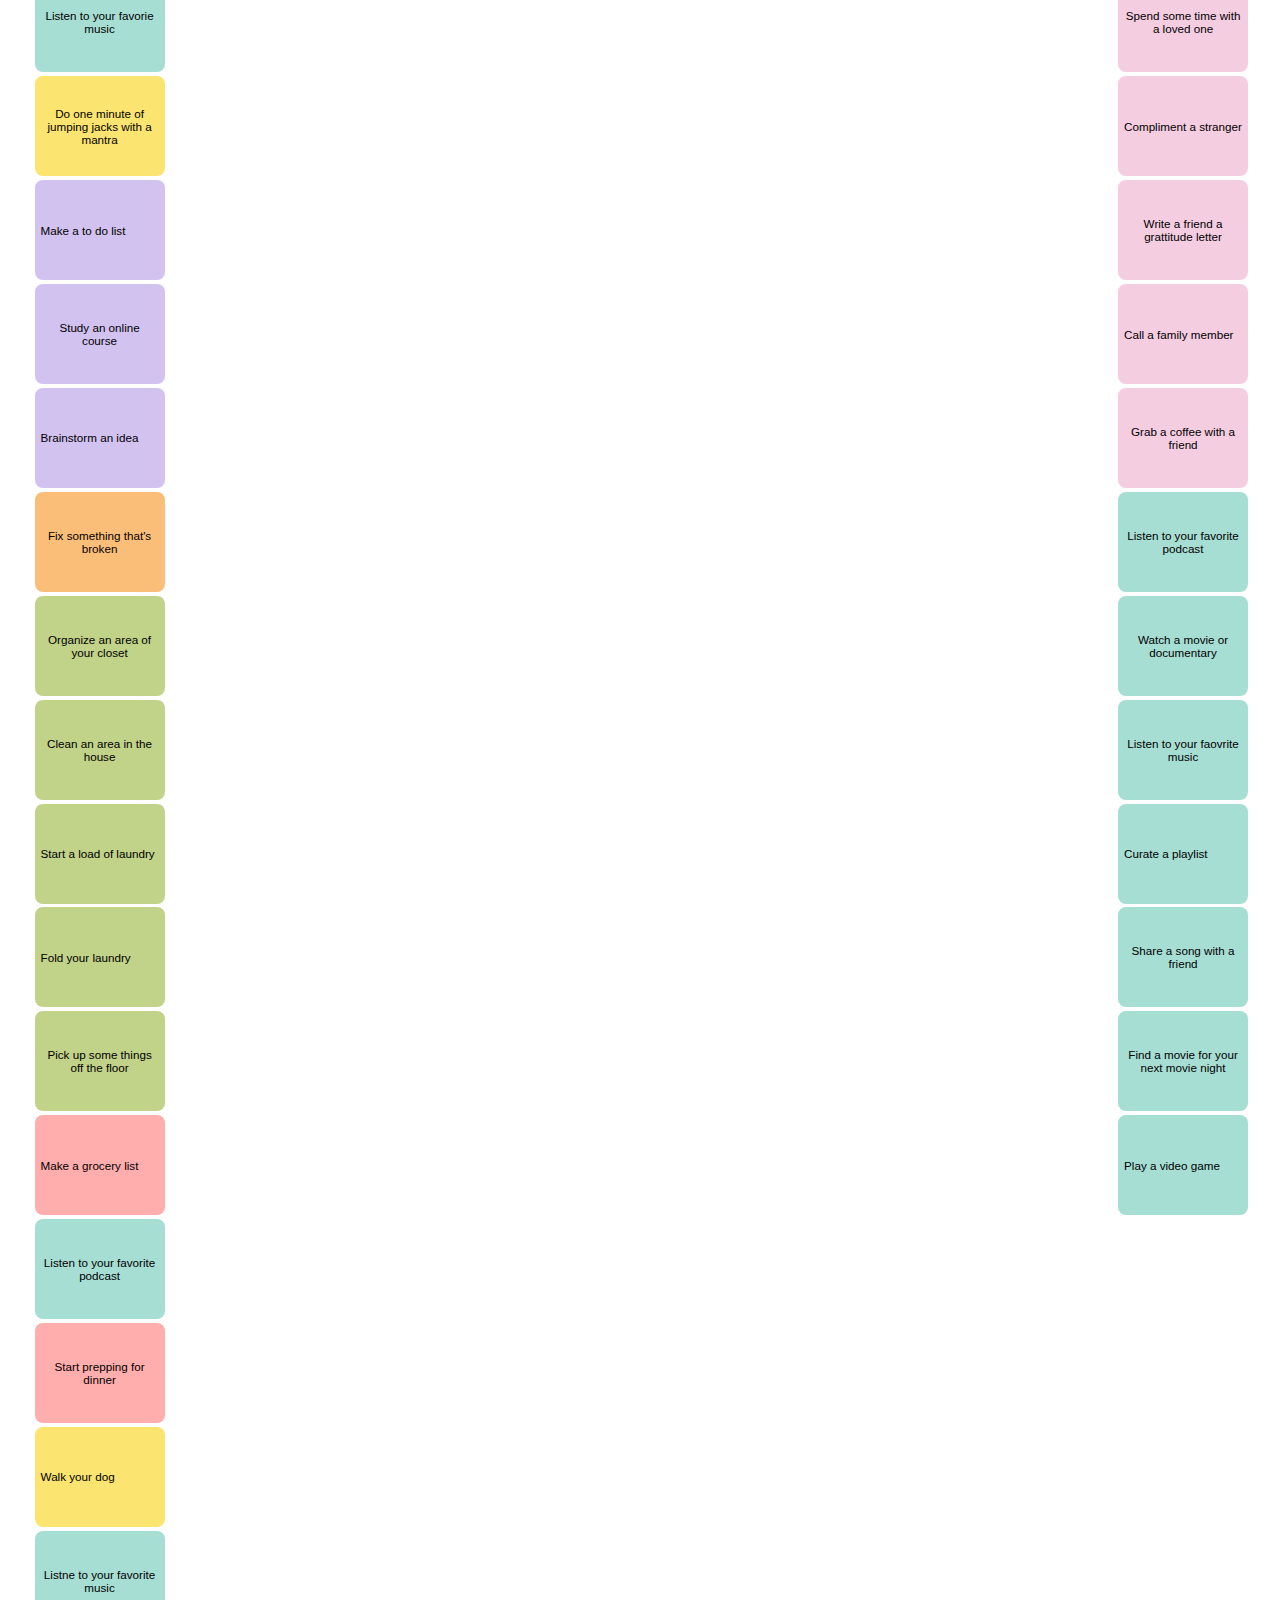
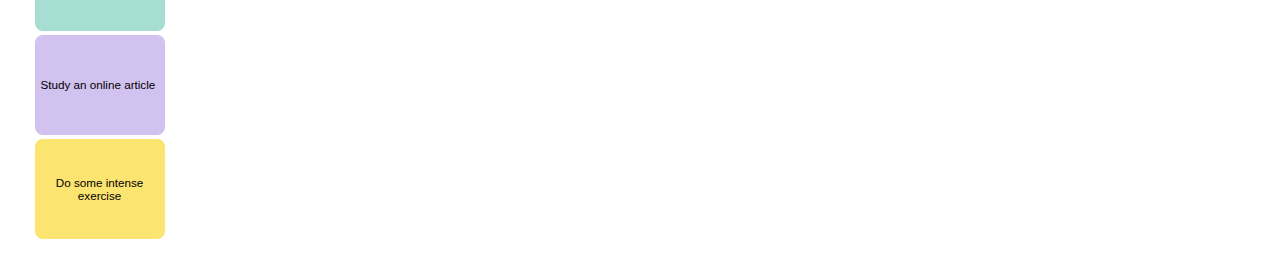
==== commit 433f3490: "making a tags look better on mobile" ====
--- a/index.html
+++ b/index.html
@@ -82,11 +82,10 @@
       <div class="categories">
         <!-- category tabs -->
         <div id="defaultOpen" class="tabcontentTwo">
-          <div class="activity-tab">
-            <div class="tab scrolling-categories">
-              <button
-                type="button"
-                
+          <div class="activity-tab scrolling-categories">
+            <div class="tab ">
+              <button
+                type="button"
                 class="tablinks btn btn-outline-dark"
                 onclick="activityTabs(event, 'Relax')"
               ><img src="./assets/images/relax.svg">
@@ -195,13 +194,15 @@
       <div class="category-buttons row">
         <div class="col">
           <div id="Relax" class="tabcontentThree">
+            <div class="btn btn-outline-dark pink-btn list-buttons btn-lg">
             <a
               type="button"
-              class="btn btn-outline-dark pink-btn list-buttons btn-lg"
+              class="a-tag-not-blue"
               href="activity.html"
             >
               Call or message a friend
-            </a>
+          </a>
+        </div>
             <button type="button" class="btn list-buttons blue-btn btn-outline-dark btn-lg">
               Meditate
             </button>
--- a/assets/styles/styles.css
+++ b/assets/styles/styles.css
@@ -108,8 +108,8 @@
 .scrolling-categories {
   overflow-x: scroll;
   overflow-y: hidden;
-  height: 50px;
-  width: 500px;
+  height: 100px;
+  width: 300px;
   display: inline-block;
   white-space: nowrap;
   /* border-radius: 15px; */
@@ -240,9 +240,11 @@
 }
 
 #complete-activity-button {
+  color: white !important;
   border-radius: 15px;
   margin-top: 5%;
   padding: 2%;
+
 }
 
 /* timer things */
@@ -378,4 +380,23 @@
   border-radius: 8px !important;
 }
 
-/* activity modal */
+.icon-too-big{
+  width: 25px; height: 15px;
+  padding: none;
+}
+
+  a:link, a:visited {
+    color: black !important;
+    text-decoration: none;
+}
+
+#a-tag-not-blue-or-black{
+  color: white !important;
+  text-decoration: none;
+}
+
+
+#a-tag-not-blue-or-black-again{
+  color: white !important;
+  text-decoration: none;
+}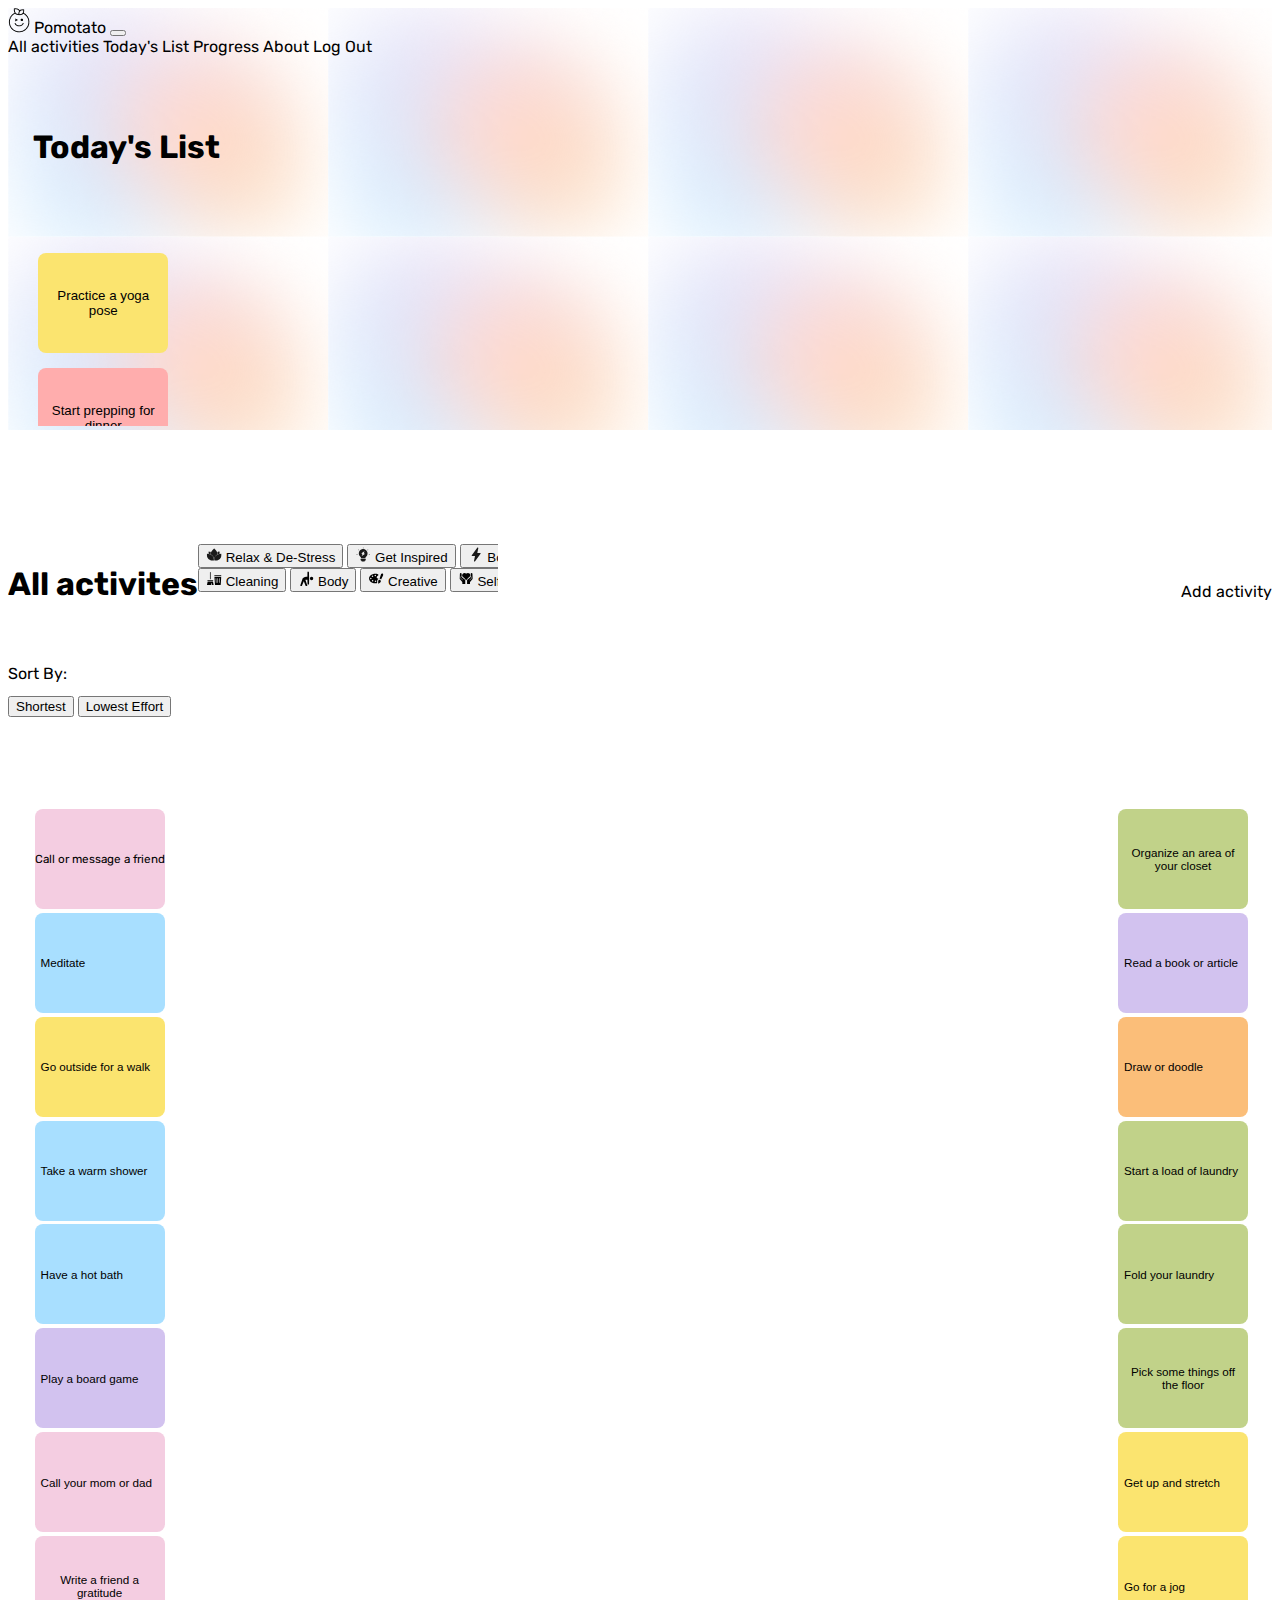
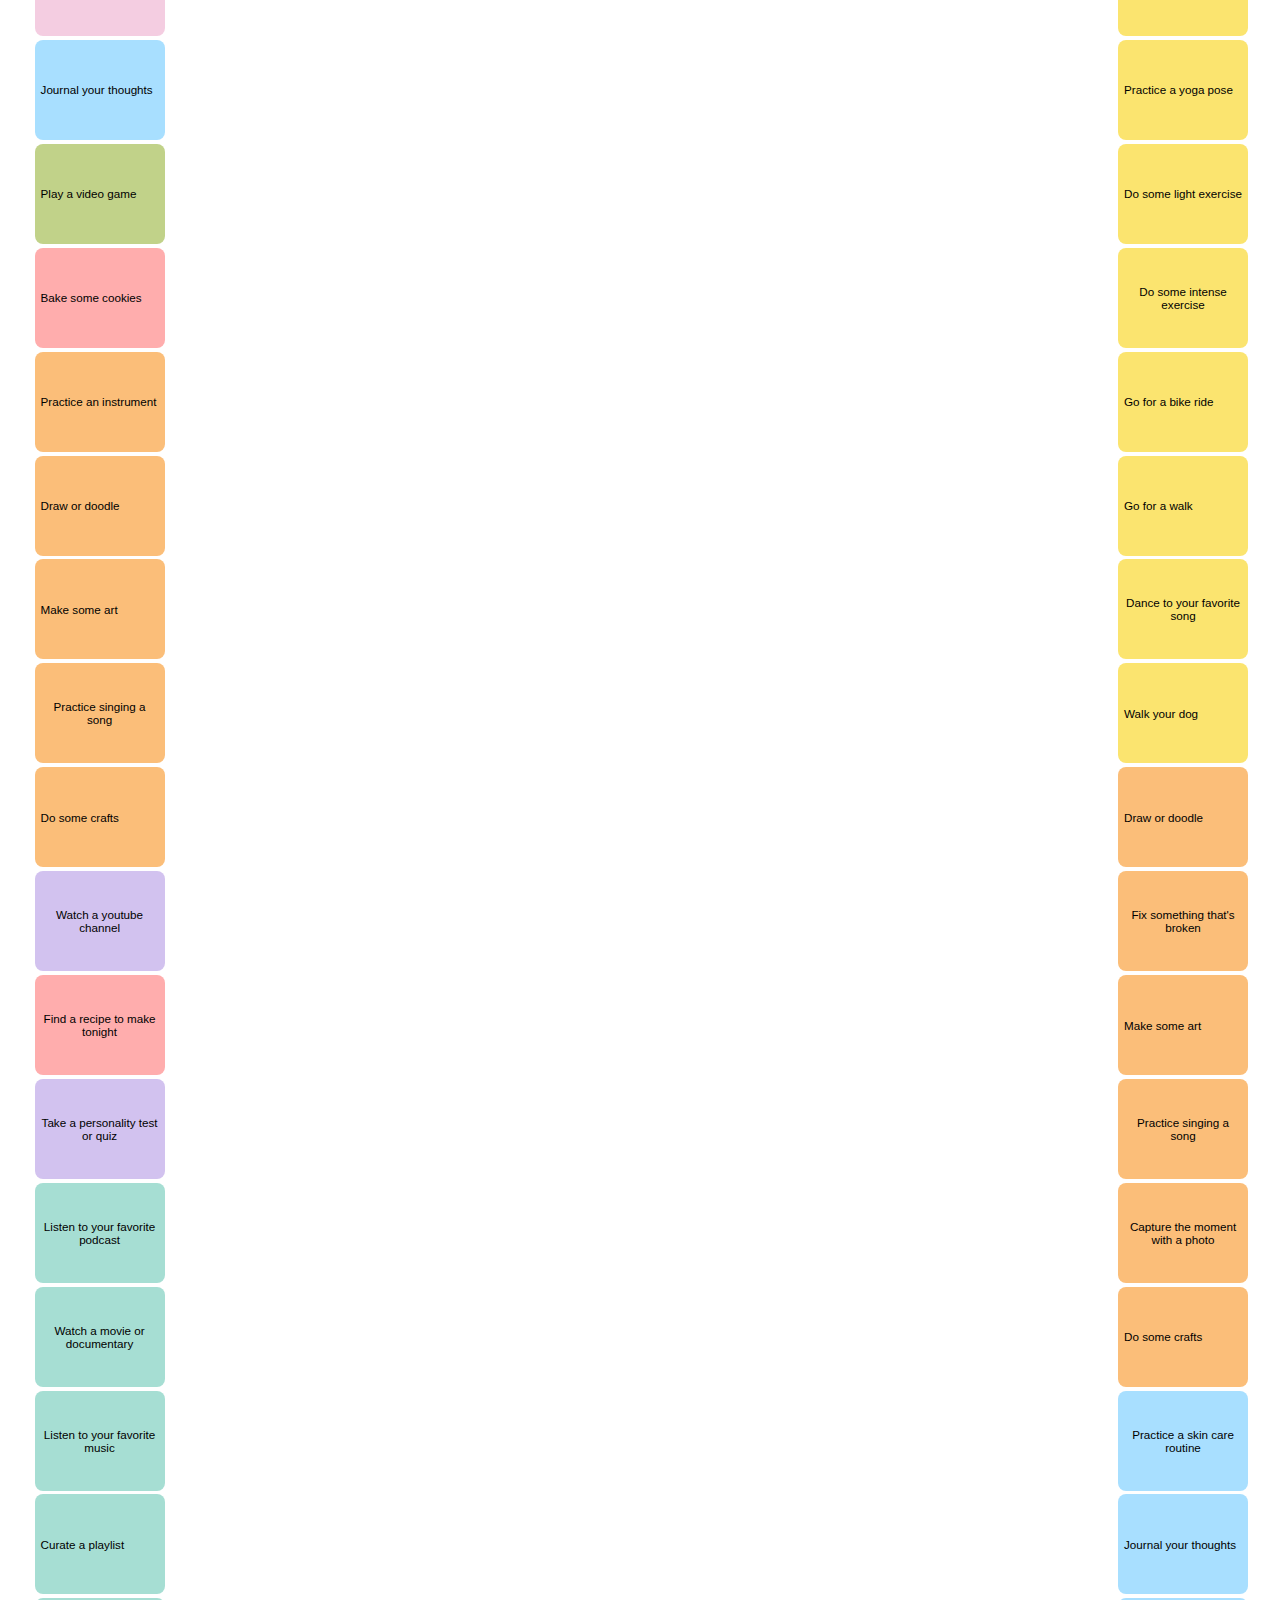
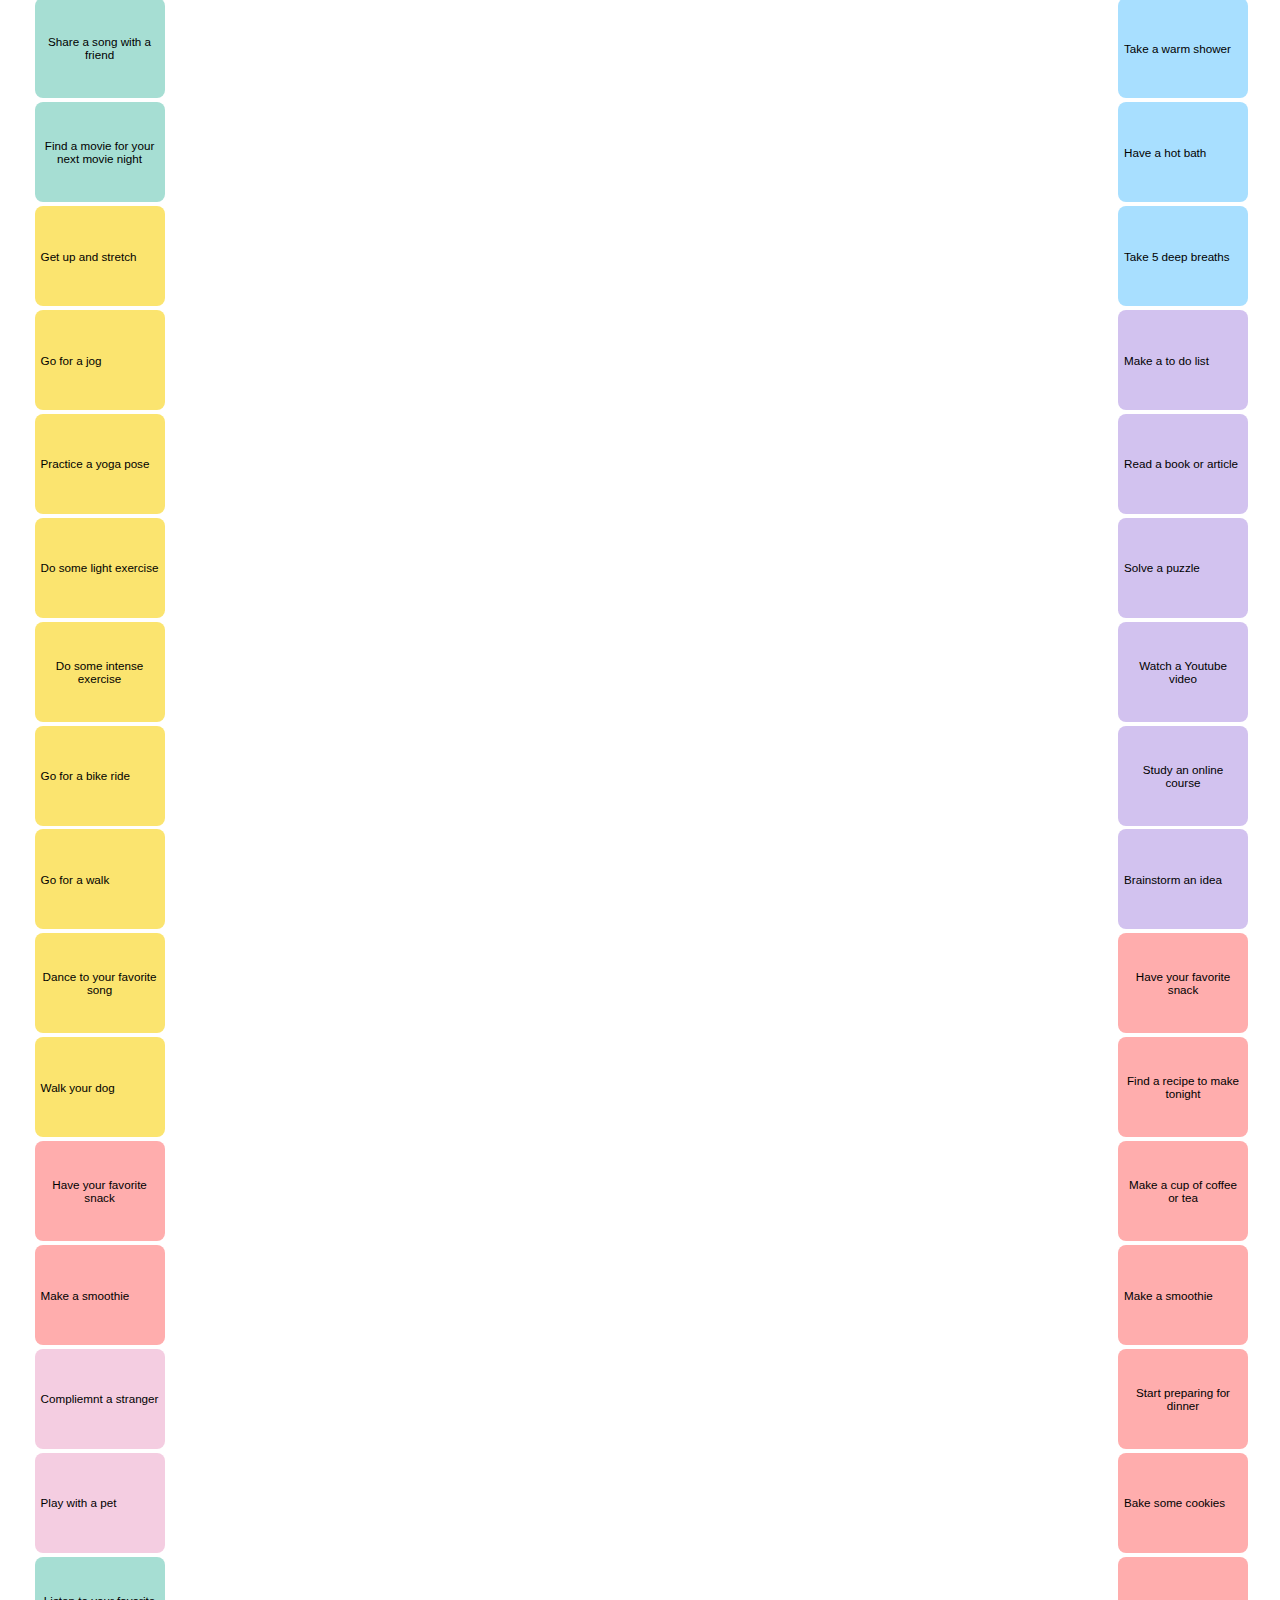
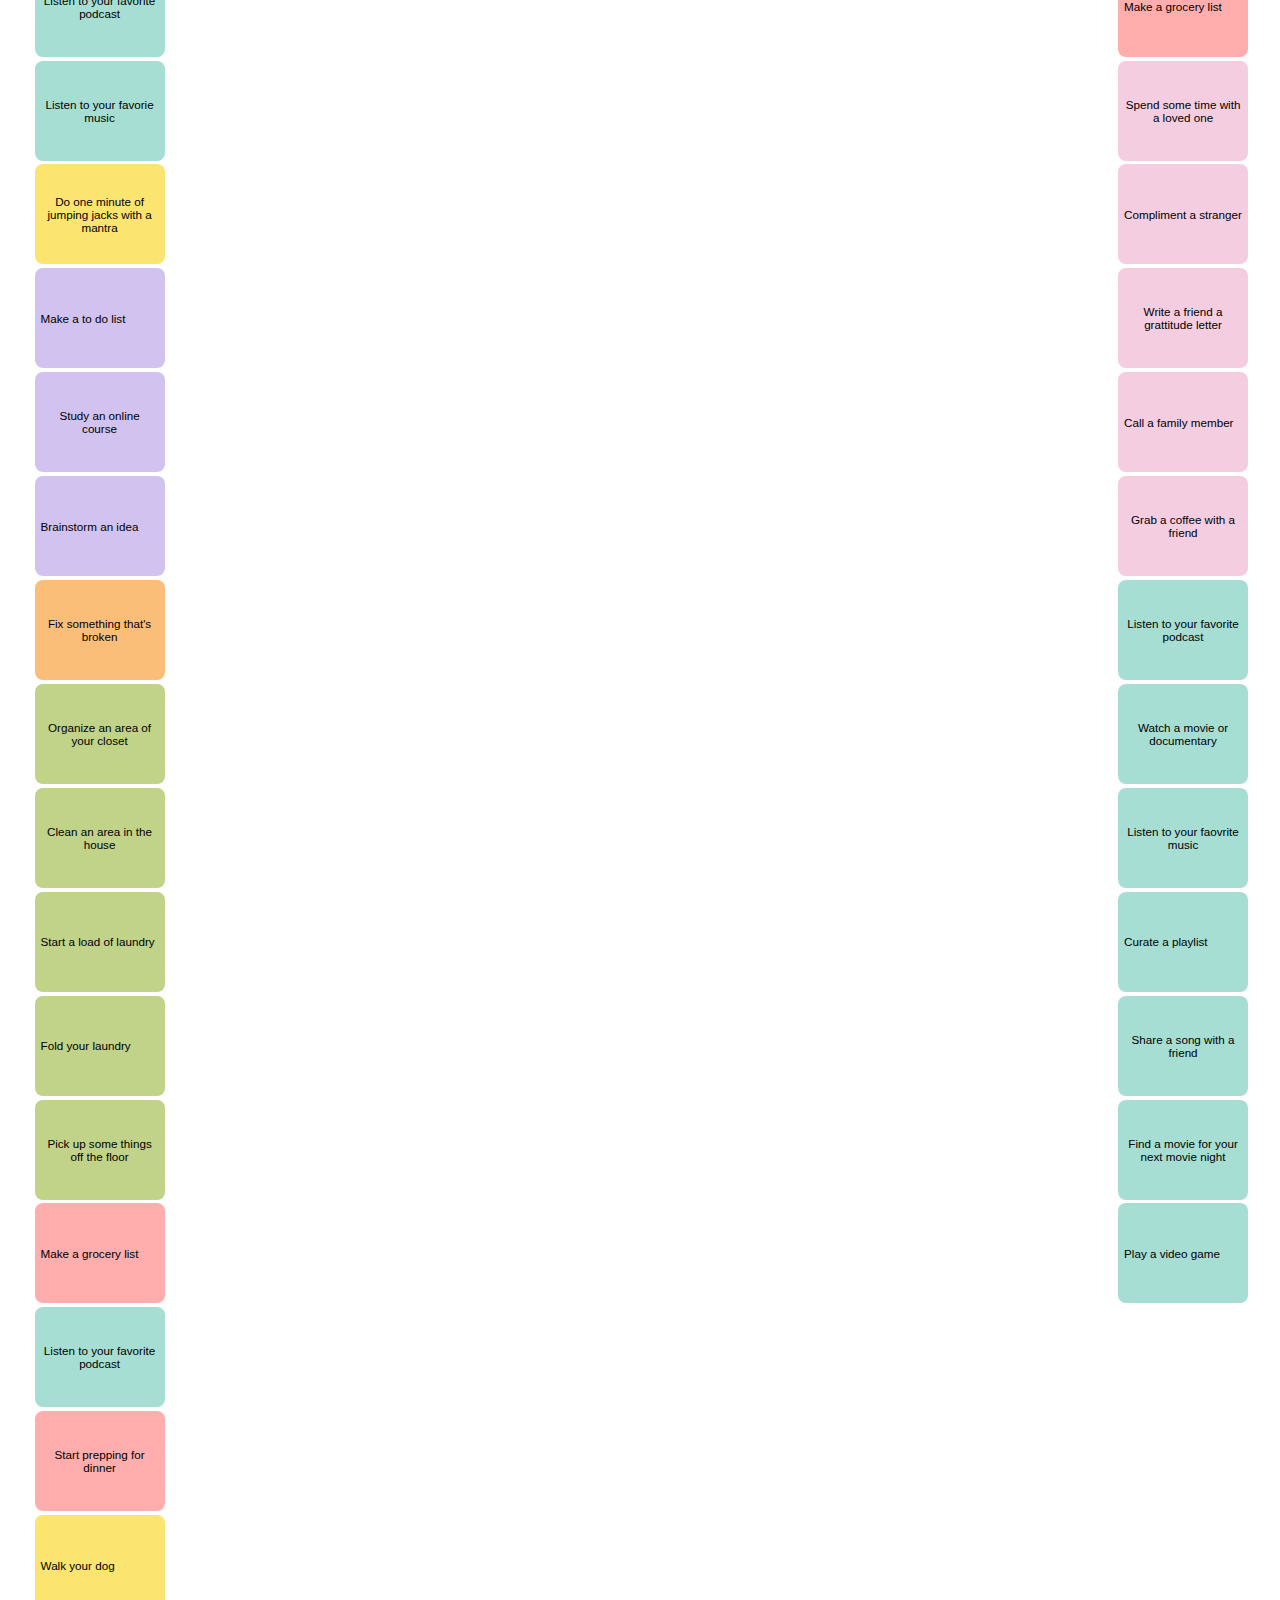
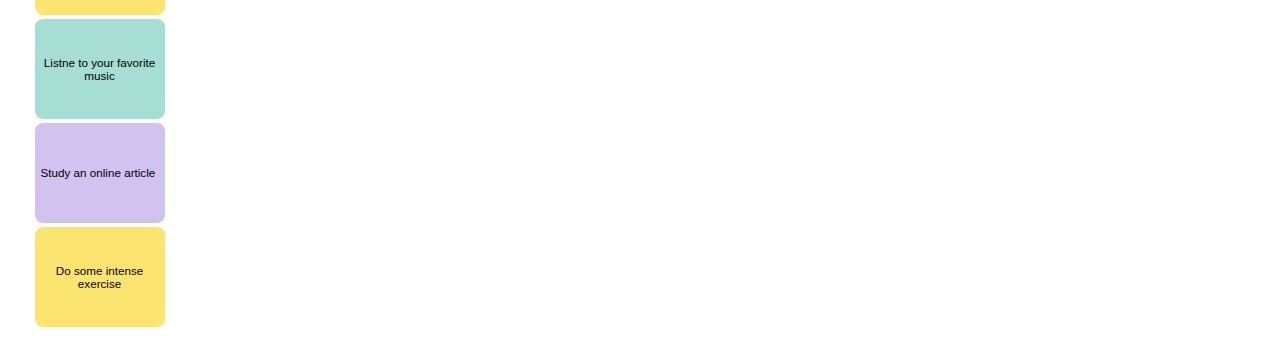
==== commit 85f5b5ea: "fixing buttons" " "" ====
--- a/index.html
+++ b/index.html
@@ -46,23 +46,23 @@
           </div>
         </div>
       </div>
-      <h1 class="tl-heading">Todays List</h1>
+      <h1 class="tl-heading">Today's List</h1>
       <div class="col-xs-6 today-buttons">
         <button
           type="button"
-          class="btn btn-light yellow-btn btn-group list-buttons"
+          class="btn btn-light yellow-btn btn-group list-buttons btn-lg"
         >
           Practice a yoga pose
         </button>
         <button
           type="button"
-          class="btn btn-light coral-btn btn-group list-buttons"
+          class="btn btn-light coral-btn btn-group list-buttons btn-lg"
         >
           Start prepping for dinner
         </button>
         <button
           type="button"
-          class="btn btn-light green-btn btn-group list-buttons"
+          class="btn btn-light green-btn btn-group list-buttons btn-lg"
         >
           Organize an area of your closet
         </button>
--- a/assets/styles/styles.css
+++ b/assets/styles/styles.css
@@ -7,8 +7,8 @@
   padding-left: 2%;
   padding-bottom: 5%;
   overflow-x: scroll;
-  overflow-y: hidden;
-  height: 100px;
+  /* overflow-y: hidden; */
+  height: 125px;
   width: 500px;
   display: inline-block;
   white-space: nowrap;
@@ -113,6 +113,14 @@
   display: inline-block;
   white-space: nowrap;
   /* border-radius: 15px; */
+}
+.scrolling-categories-but-skinny{
+  overflow-x: scroll;
+  overflow-y: hidden;
+  height: 50px;
+  width: 300px;
+  display: inline-block;
+  white-space: nowrap;
 }
 
 #save-activity-btn {
@@ -229,6 +237,7 @@
 
 .heading {
   margin-top: 4%;
+  padding-top: 5%;
 }
 
 .sort-heading {
@@ -399,4 +408,9 @@
 #a-tag-not-blue-or-black-again{
   color: white !important;
   text-decoration: none;
+}
+
+#another-not-black-font{
+  color: white !important;
+  text-decoration: none;
 }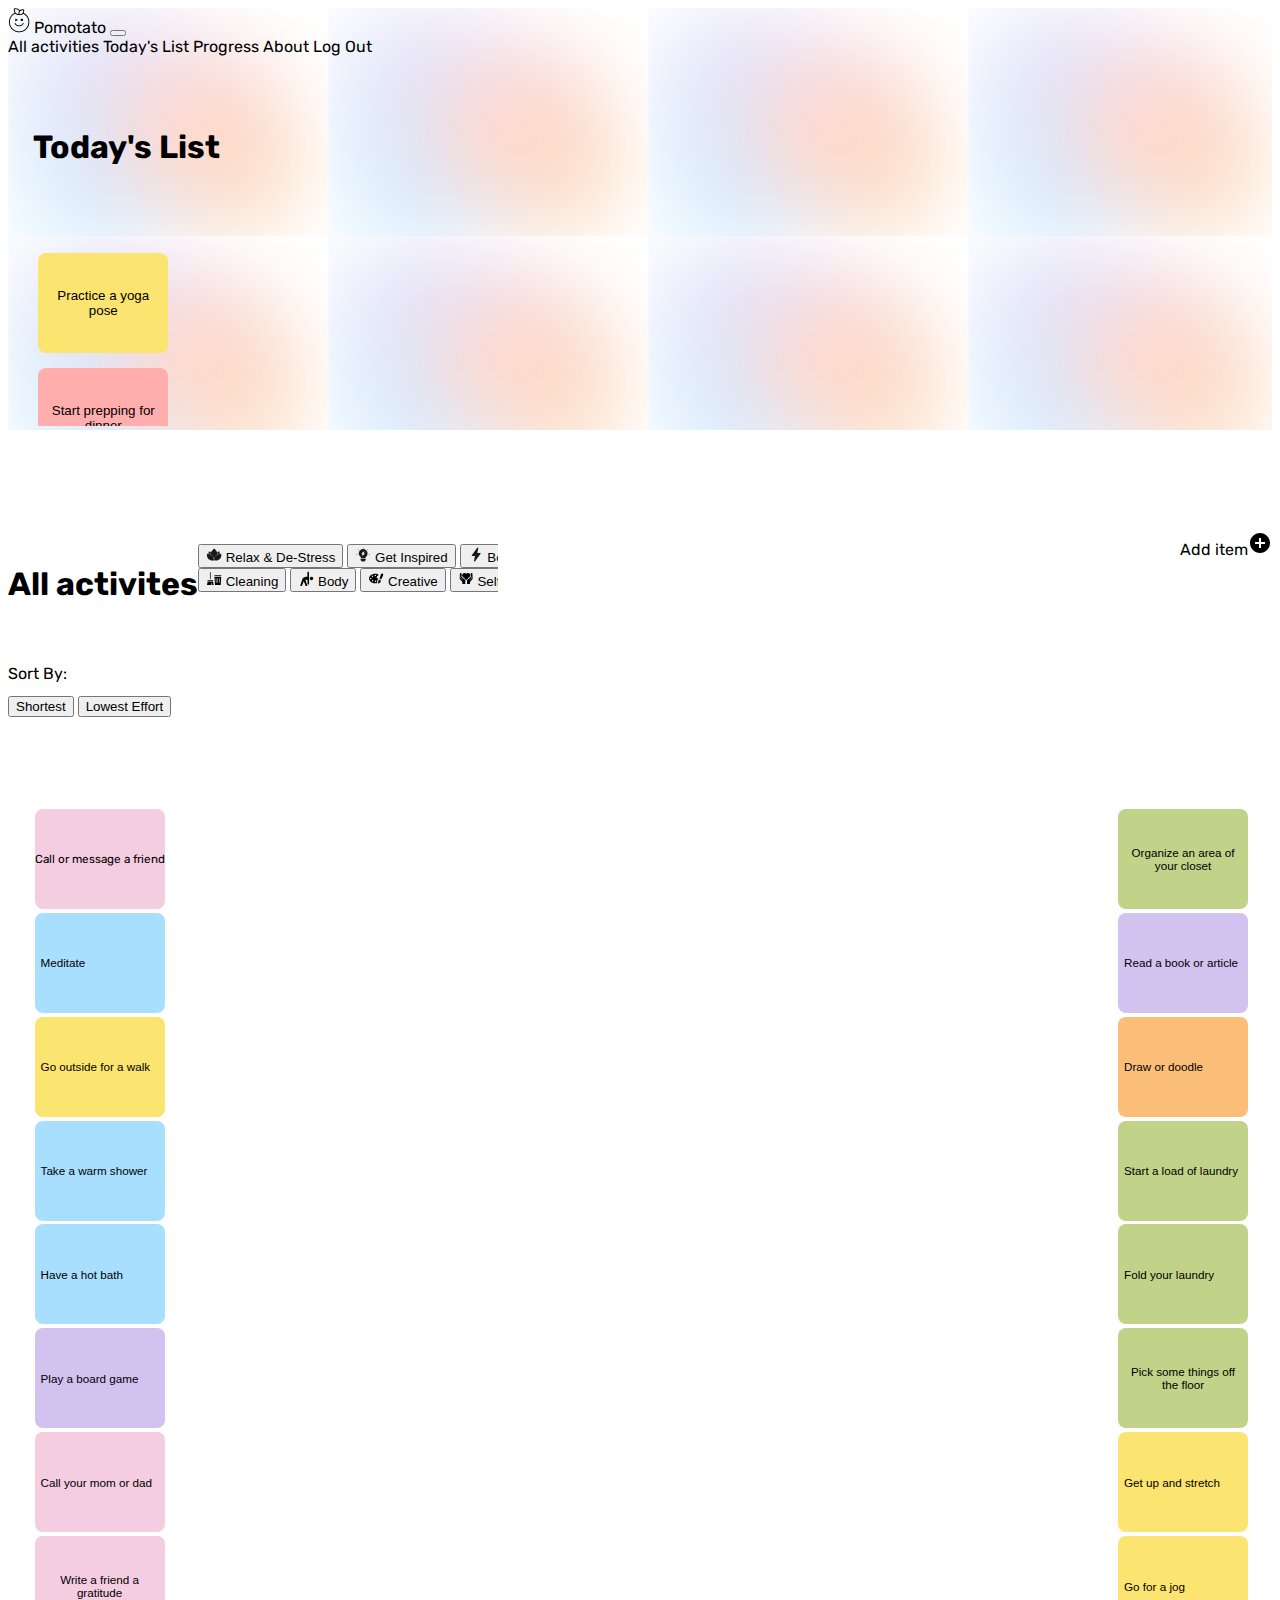
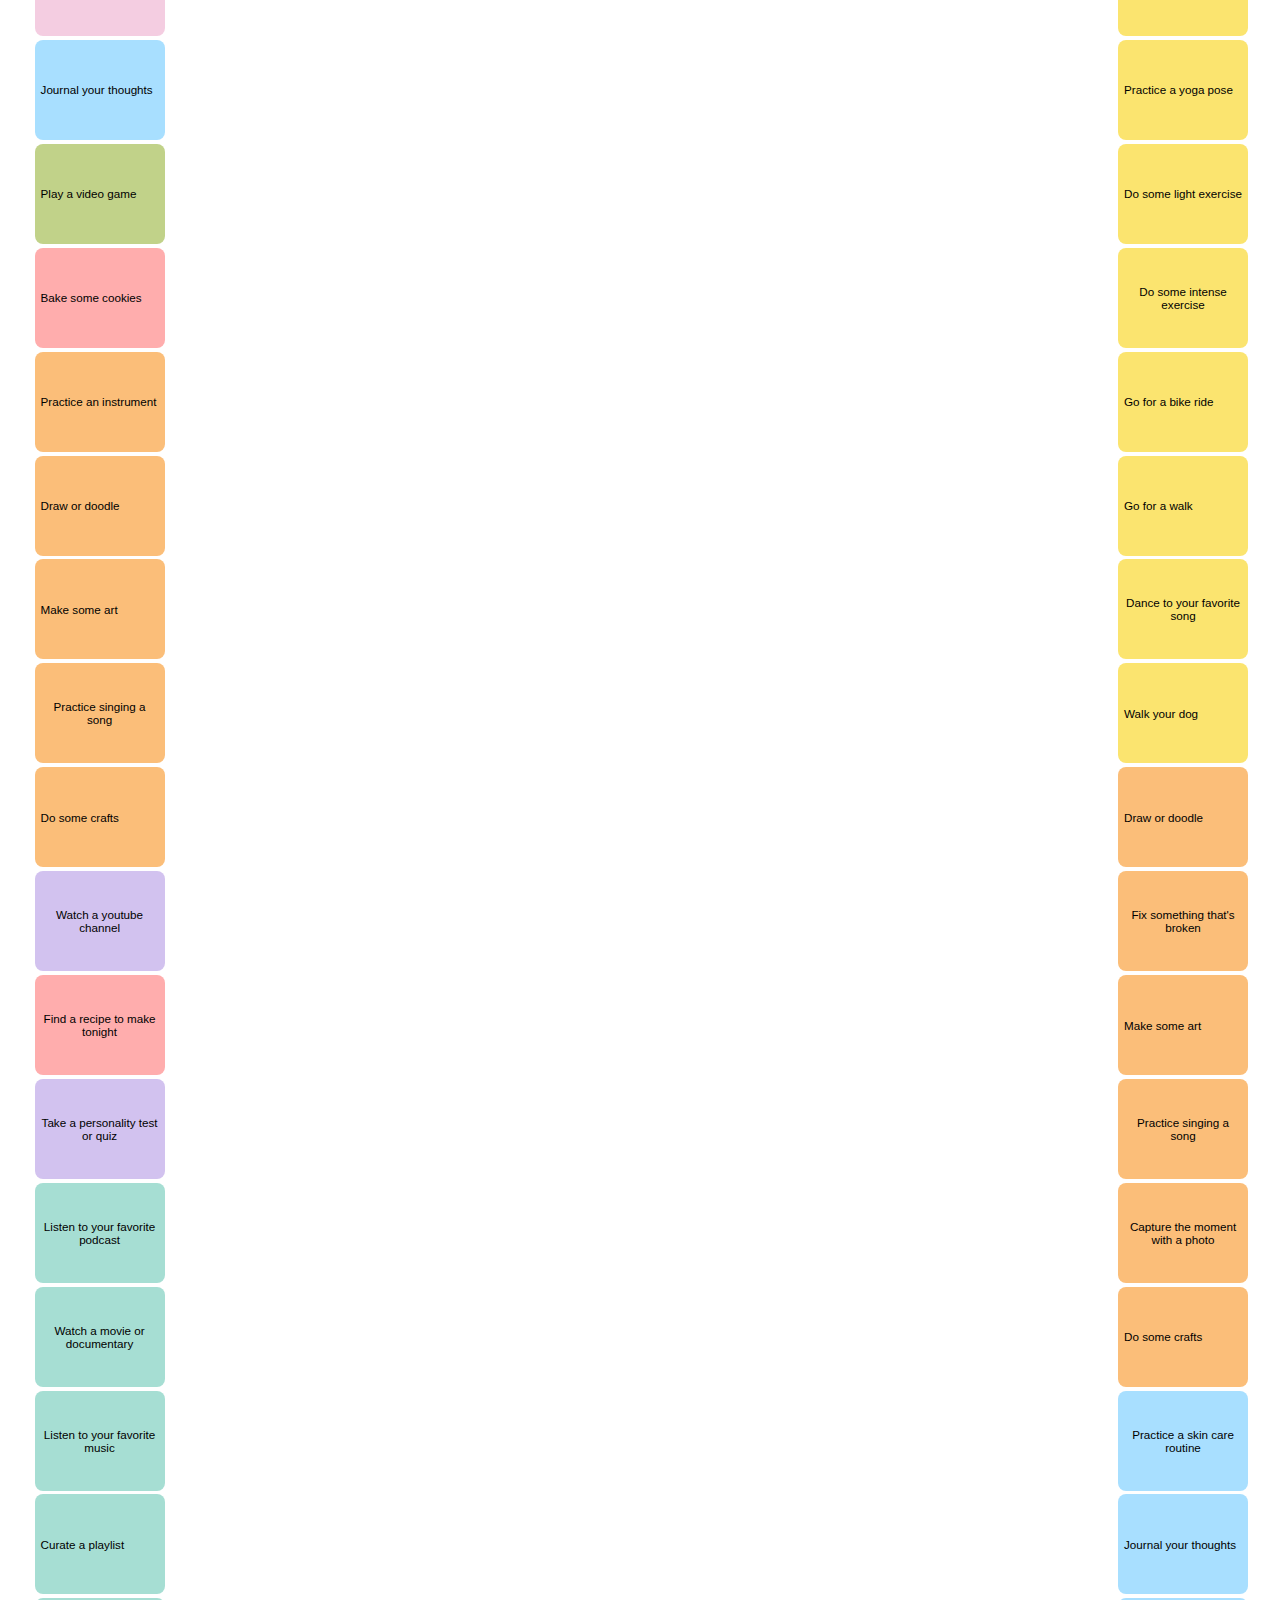
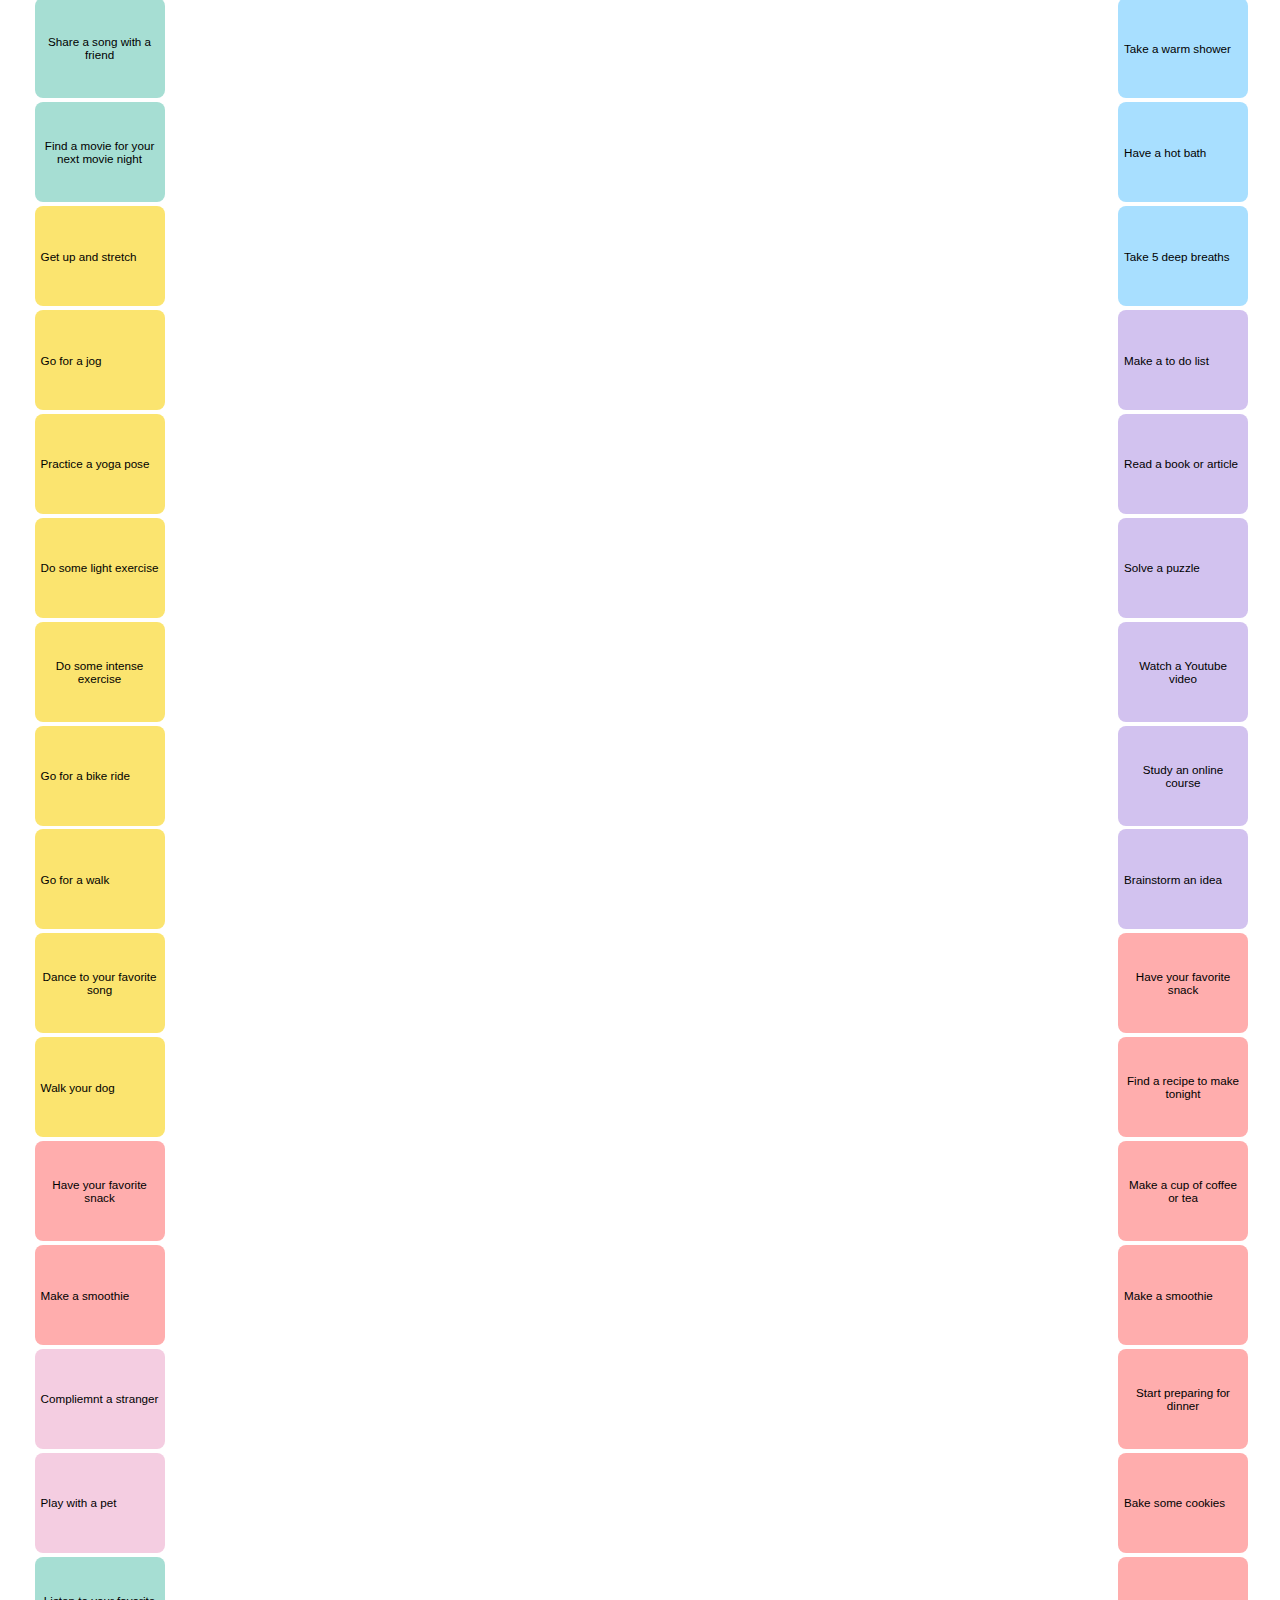
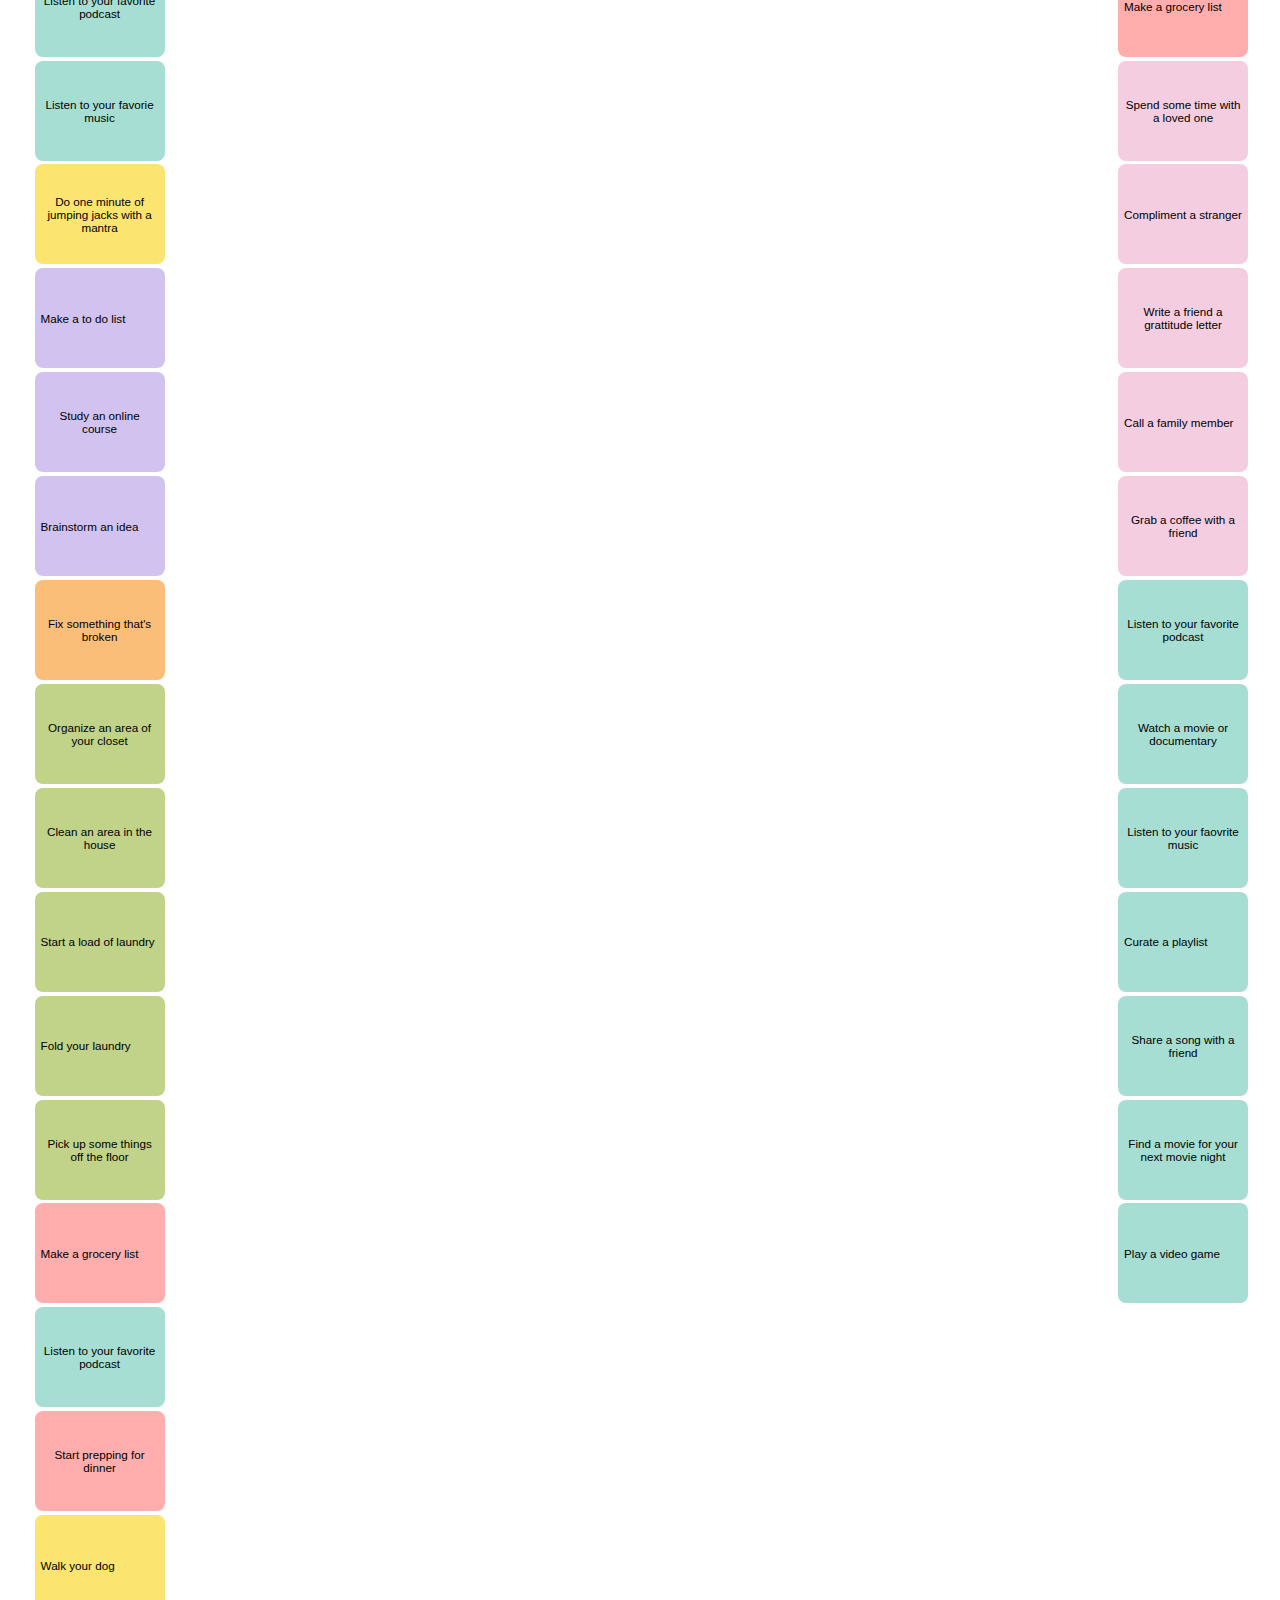
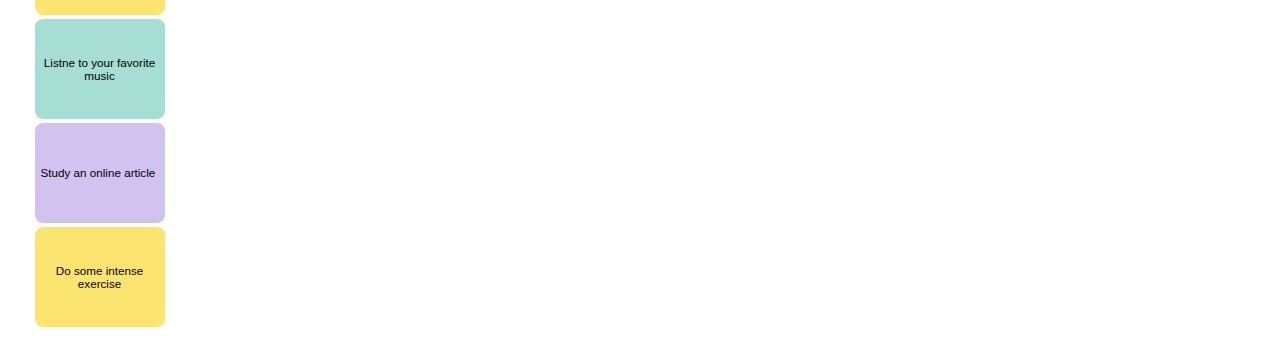
==== commit 9c7121b1: "add item button" ====
--- a/index.html
+++ b/index.html
@@ -73,9 +73,9 @@
         <div class="heading">
           <h1 class="all-act-heading">All activites</h1>
           <a
-            class="badge rounded-pill bg-light add-activity-btn text-dark"
+            class="btn add-item-btn rounded-pill btn-outline-dark add-activity-btn"
             href="./new-activity.html"
-            >Add activity</a
+            > Add item<img src="./assets/images/add.svg"></a
           >
         </div>
       </div>
--- a/assets/styles/styles.css
+++ b/assets/styles/styles.css
@@ -1,5 +1,6 @@
 body {
   font-family: "Rubik", sans-serif;
+  overflow: hidden;
 }
 
 .today-buttons {
@@ -413,4 +414,9 @@
 #another-not-black-font{
   color: white !important;
   text-decoration: none;
+}
+
+.add-item-btn {
+  margin-bottom: 5%;
+  margin-top: -1%;
 }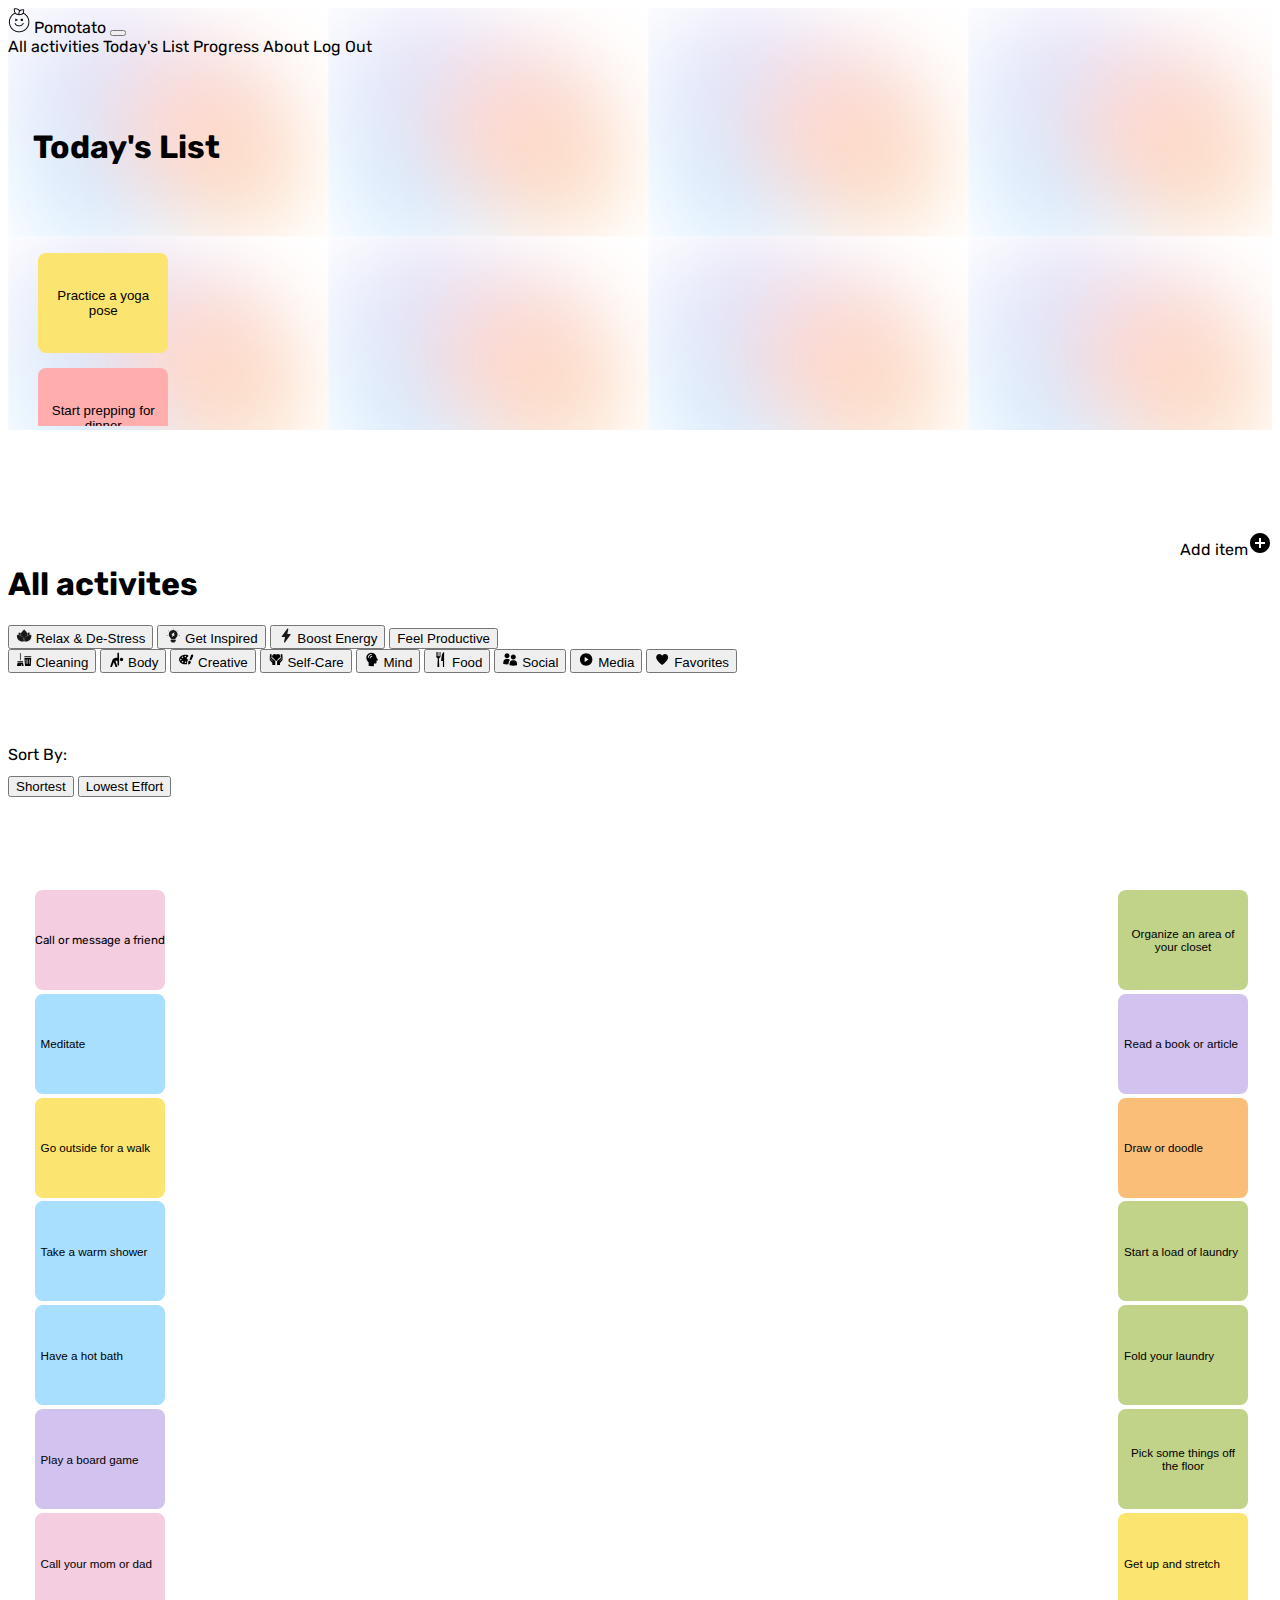
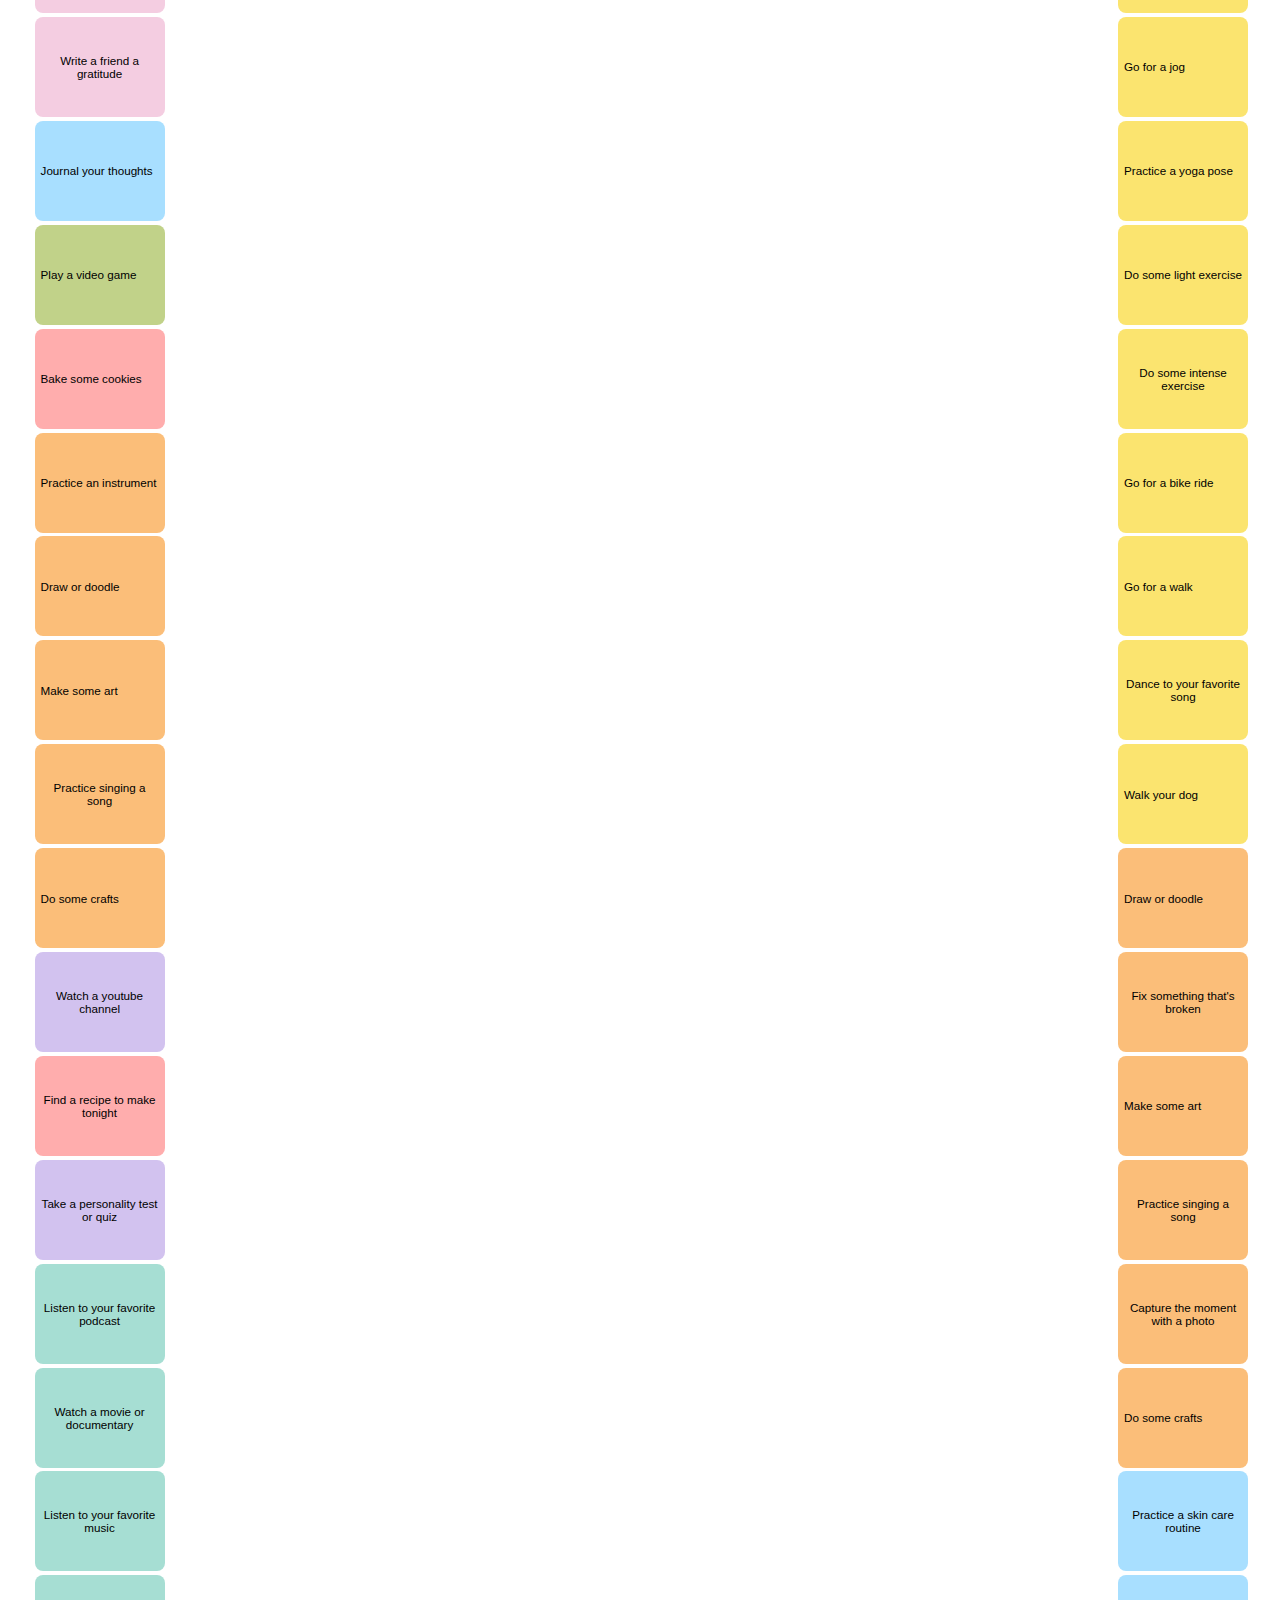
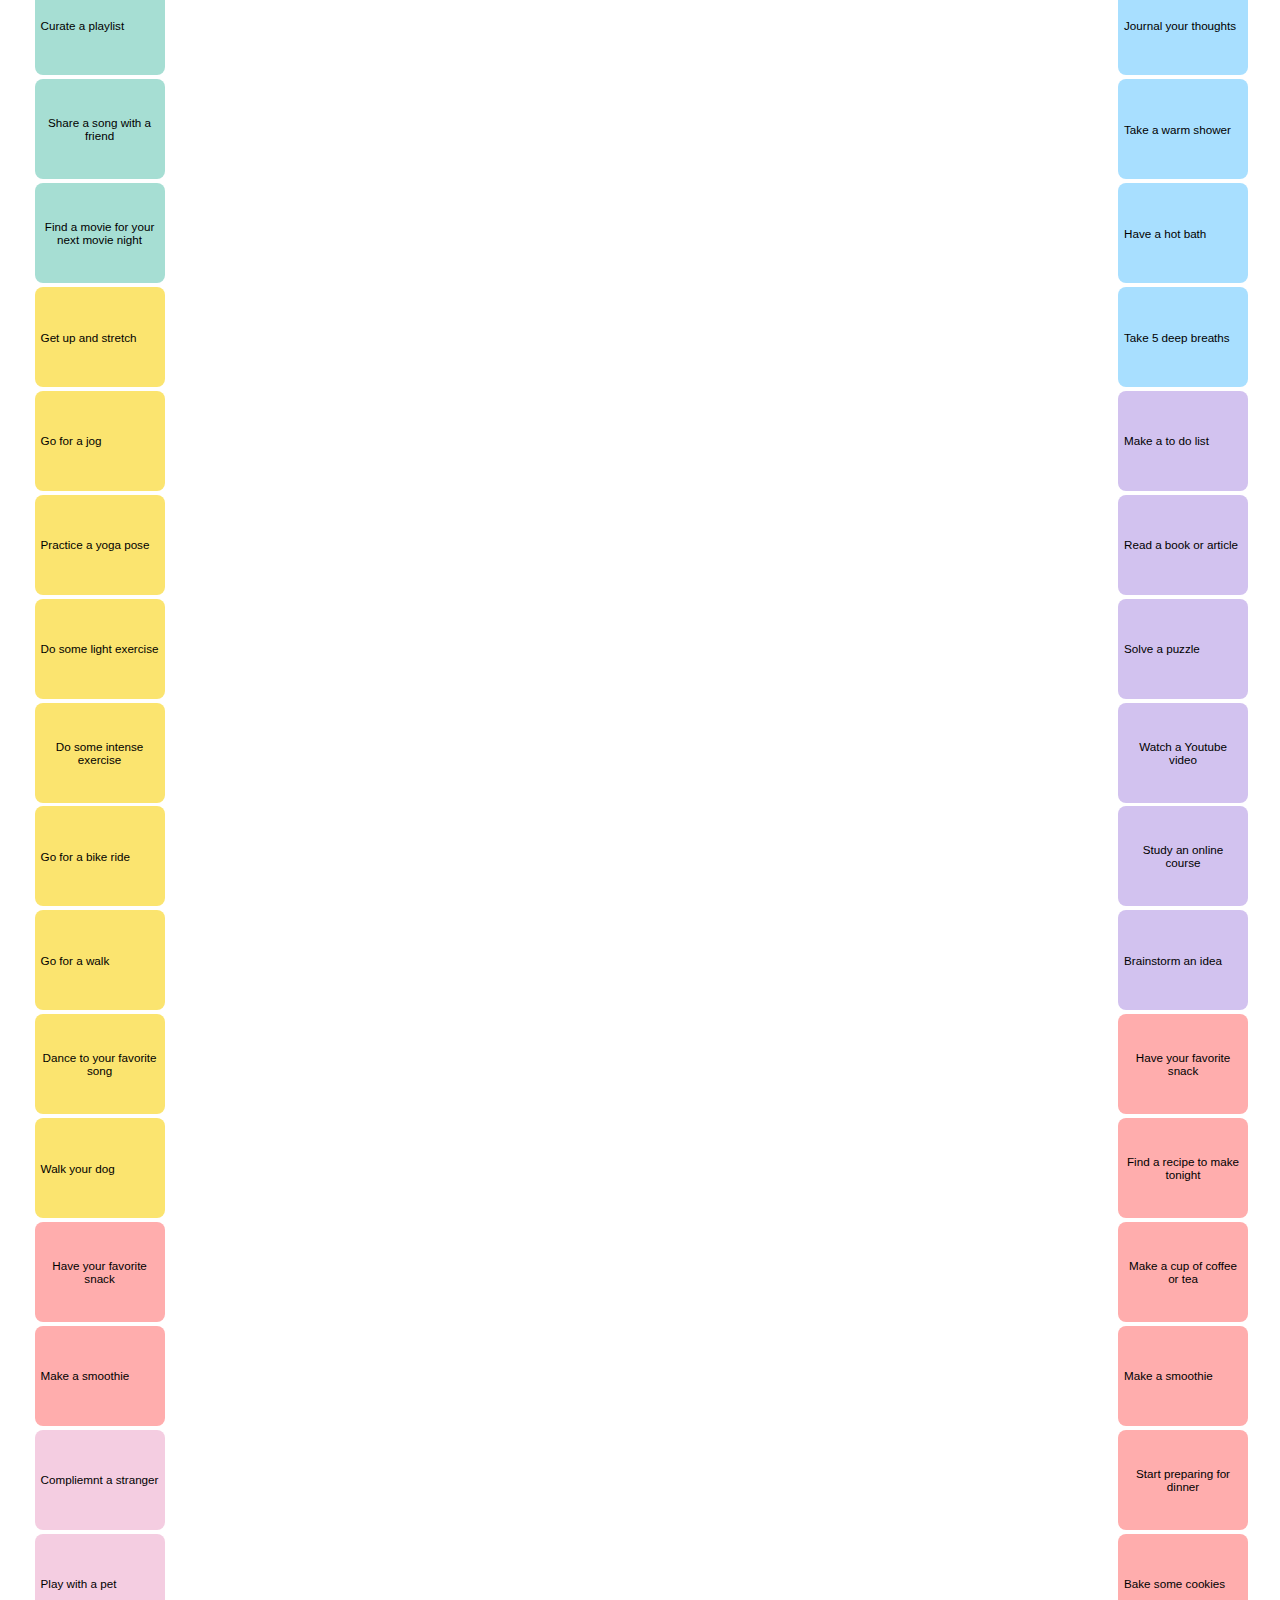
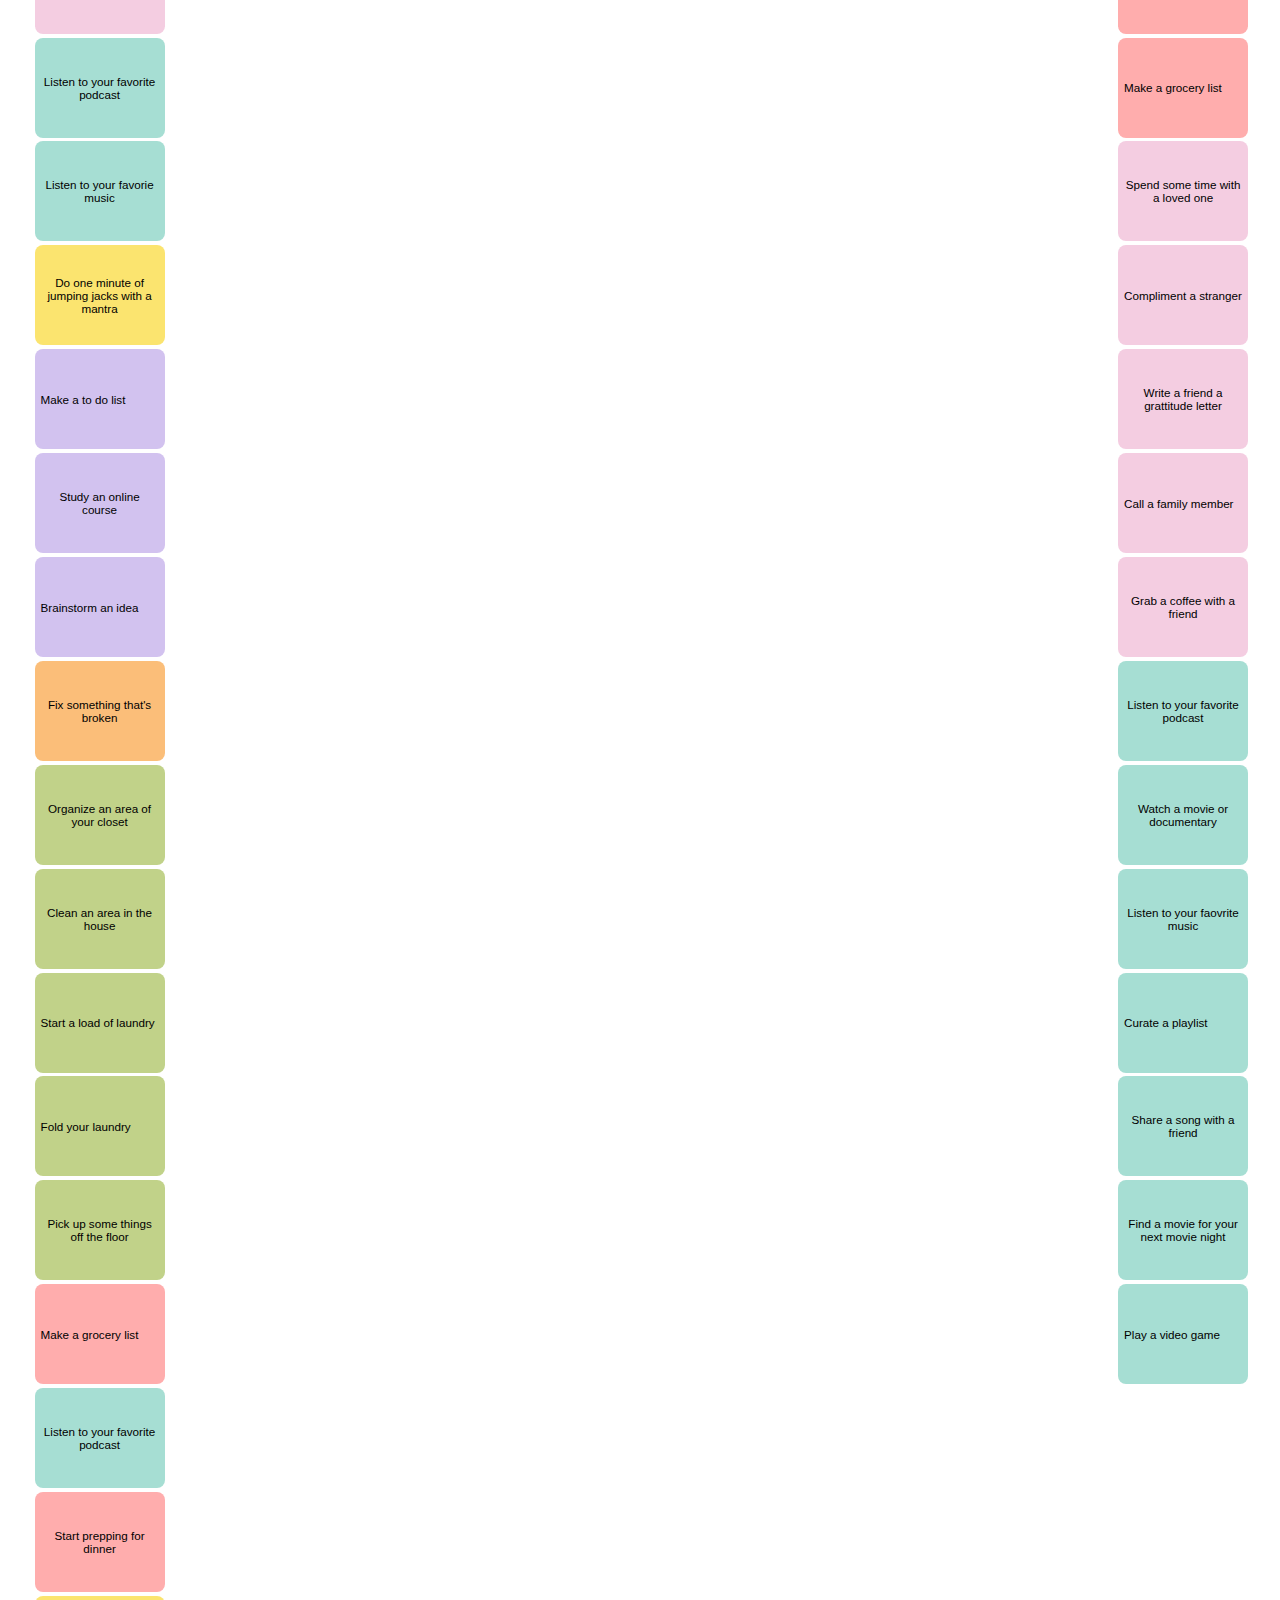
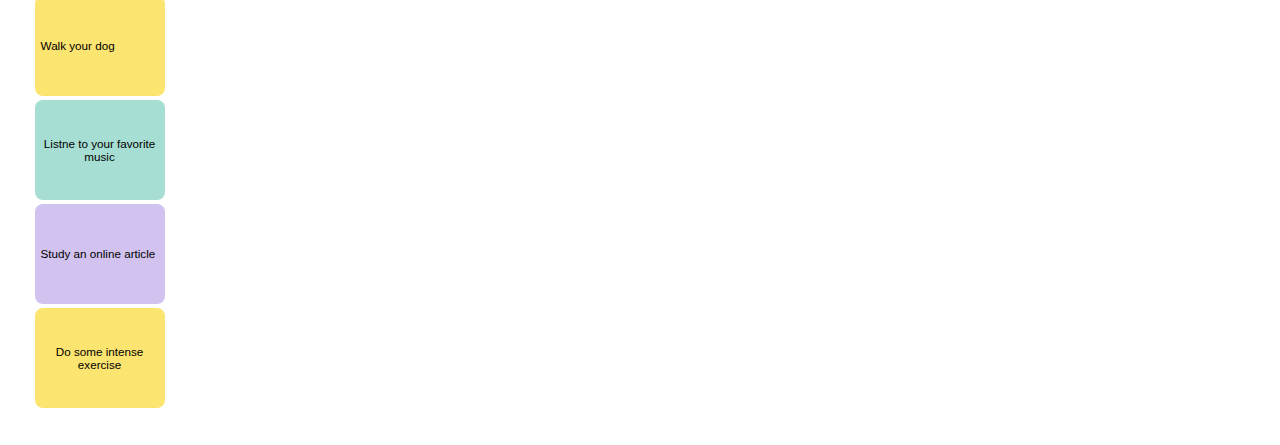
==== commit 4c310c45: "fav btn" ====
--- a/index.html
+++ b/index.html
@@ -75,106 +75,119 @@
           <a
             class="btn add-item-btn rounded-pill btn-outline-dark add-activity-btn"
             href="./new-activity.html"
-            > Add item<img src="./assets/images/add.svg"></a
           >
+            Add item<img src="./assets/images/add.svg"
+          /></a>
         </div>
       </div>
       <div class="categories">
         <!-- category tabs -->
         <div id="defaultOpen" class="tabcontentTwo">
           <div class="activity-tab scrolling-categories">
+            <div class="tab">
+              <button
+                type="button"
+                class="tablinks btn btn-outline-dark"
+                onclick="activityTabs(event, 'Relax')"
+              >
+                <img src="./assets/images/relax.svg" />
+                Relax & De-Stress
+              </button>
+              <button
+                type="button"
+                class="tablinks btn btn-outline-dark"
+                onclick="activityTabs(event, 'Inspired')"
+              >
+                <img src="./assets/images/inspire.svg" />
+                Get Inspired
+              </button>
+              <button
+                type="button"
+                class="tablinks btn btn-outline-dark"
+                onclick="activityTabs(event, 'Energy')"
+              >
+                <img src="./assets/images/boost.svg" />
+                Boost Energy
+              </button>
+              <button
+                type="button"
+                class="tablinks btn btn-outline-dark"
+                onclick="activityTabs(event, 'Productive')"
+              >
+                Feel Productive
+              </button>
+            </div>
             <div class="tab ">
               <button
                 type="button"
                 class="tablinks btn btn-outline-dark"
-                onclick="activityTabs(event, 'Relax')"
-              ><img src="./assets/images/relax.svg">
-                Relax & De-Stress
-              </button>
-              <button
-                type="button"
-                class="tablinks btn btn-outline-dark"
-                onclick="activityTabs(event, 'Inspired')"
-              ><img src="./assets/images/inspire.svg">
-                Get Inspired
-              </button>
-              <button
-                type="button"
-                class="tablinks btn btn-outline-dark"
-                onclick="activityTabs(event, 'Energy')"
-              ><img src="./assets/images/boost.svg">
-                Boost Energy
-              </button>
-              <button
-                type="button"
-                class="tablinks btn btn-outline-dark"
-                onclick="activityTabs(event, 'Productive')"
-              >
-                Feel Productive
-              </button>
-            </div>
-            <div class="tab scrolling-categories">
-              <button
-                type="button"
-                class="tablinks btn btn-outline-dark"
                 onclick="activityTabs(event, 'Cleaning')"
-              > <img src="./assets/images/cleaning.svg">
+              >
+                <img src="./assets/images/cleaning.svg" />
                 Cleaning
               </button>
               <button
                 type="button"
                 class="tablinks btn btn-outline-dark"
                 onclick="activityTabs(event, 'Body')"
-              ><img src="./assets/images/body.svg">
+              >
+                <img src="./assets/images/body.svg" />
                 Body
               </button>
               <button
                 type="button"
                 class="tablinks btn btn-outline-dark"
                 onclick="activityTabs(event, 'Creative')"
-              ><img src="./assets/images/creative.svg">
+              >
+                <img src="./assets/images/creative.svg" />
                 Creative
               </button>
               <button
                 type="button"
                 class="tablinks btn btn-outline-dark"
                 onclick="activityTabs(event, 'SelfCare')"
-              ><img src="./assets/images/selfcare.svg">
+              >
+                <img src="./assets/images/selfcare.svg" />
                 Self-Care
               </button>
               <button
                 type="button"
                 class="tablinks btn btn-outline-dark"
                 onclick="activityTabs(event, 'Mind')"
-              ><img src="./assets/images/mind.svg">
+              >
+                <img src="./assets/images/mind.svg" />
                 Mind
               </button>
               <button
                 type="button"
                 class="tablinks btn btn-outline-dark"
                 onclick="activityTabs(event, 'Food')"
-              ><img src="./assets/images/food.svg">
+              >
+                <img src="./assets/images/food.svg" />
                 Food
               </button>
               <button
                 type="button"
                 class="tablinks btn btn-outline-dark"
                 onclick="activityTabs(event, 'Social')"
-              ><img src="./assets/images/social.svg">
+              >
+                <img src="./assets/images/social.svg" />
                 Social
               </button>
               <button
                 type="button"
                 class="tablinks btn btn-outline-dark"
                 onclick="activityTabs(event, 'Media')"
-              ><img src="./assets/images/media.svg">
+              >
+                <img src="./assets/images/media.svg" />
                 Media
               </button>
               <button
                 type="button"
-                class="tablinks badge btn-outline-dark"
+                class="tablinks btn btn-outline-dark"
                 onclick="activityTabs(event, 'FavoritesTwo')"
-              ><img src="./assets/images/fav.svg">
+              >
+                <img src="./assets/images/fav.svg" />
                 Favorites
               </button>
             </div>
@@ -195,139 +208,255 @@
         <div class="col">
           <div id="Relax" class="tabcontentThree">
             <div class="btn btn-outline-dark pink-btn list-buttons btn-lg">
-            <a
-              type="button"
-              class="a-tag-not-blue"
-              href="activity.html"
-            >
-              Call or message a friend
-          </a>
-        </div>
-            <button type="button" class="btn list-buttons blue-btn btn-outline-dark btn-lg">
+              <a type="button" class="a-tag-not-blue" href="activity.html">
+                Call or message a friend
+              </a>
+            </div>
+            <button
+              type="button"
+              class="btn list-buttons blue-btn btn-outline-dark btn-lg"
+            >
               Meditate
             </button>
-            <button type="button" class="btn yellow-btn list-buttons btn-outline-dark btn-lg">
+            <button
+              type="button"
+              class="btn yellow-btn list-buttons btn-outline-dark btn-lg"
+            >
               Go outside for a walk
             </button>
-            <button type="button" class="btn list-buttons blue-btn btn-outline-dark btn-lg">
+            <button
+              type="button"
+              class="btn list-buttons blue-btn btn-outline-dark btn-lg"
+            >
               Take a warm shower
             </button>
-            <button type="button" class="btn list-buttons blue-btn btn-outline-dark btn-lg">
+            <button
+              type="button"
+              class="btn list-buttons blue-btn btn-outline-dark btn-lg"
+            >
               Have a hot bath
             </button>
-            <button type="button" class="btn list-buttons purple-btn btn-outline-dark btn-lg">
+            <button
+              type="button"
+              class="btn list-buttons purple-btn btn-outline-dark btn-lg"
+            >
               Play a board game
             </button>
-            <button type="button" class="btn list-buttons pink-btn btn-outline-dark btn-lg">
+            <button
+              type="button"
+              class="btn list-buttons pink-btn btn-outline-dark btn-lg"
+            >
               Call your mom or dad
             </button>
-            <button type="button" class="btn list-buttons pink-btn btn-outline-dark btn-lg">
+            <button
+              type="button"
+              class="btn list-buttons pink-btn btn-outline-dark btn-lg"
+            >
               Write a friend a gratitude
             </button>
-            <button type="button" class="btn list-buttons blue-btn btn-outline-dark btn-lg">
+            <button
+              type="button"
+              class="btn list-buttons blue-btn btn-outline-dark btn-lg"
+            >
               Journal your thoughts
             </button>
-            <button type="button" class="btn list-buttons green-btn btn-outline-dark btn-lg">
+            <button
+              type="button"
+              class="btn list-buttons green-btn btn-outline-dark btn-lg"
+            >
               Play a video game
             </button>
-            <button type="button" class="btn list-buttons coral-btn btn-outline-dark btn-lg">
+            <button
+              type="button"
+              class="btn list-buttons coral-btn btn-outline-dark btn-lg"
+            >
               Bake some cookies
             </button>
           </div>
           <!-- inspired category -->
           <div id="Inspired" class="tabcontentThree">
-            <button type="button" class="btn list-buttons orange-btn btn-outline-dark btn-lg">
+            <button
+              type="button"
+              class="btn list-buttons orange-btn btn-outline-dark btn-lg"
+            >
               Practice an instrument
             </button>
-            <button type="button" class="btn list-buttons orange-btn  btn-outline-dark btn-lg">
+            <button
+              type="button"
+              class="btn list-buttons orange-btn btn-outline-dark btn-lg"
+            >
               Draw or doodle
             </button>
-            <button type="button" class="btn list-buttons orange-btn  btn-outline-dark btn-lg">
+            <button
+              type="button"
+              class="btn list-buttons orange-btn btn-outline-dark btn-lg"
+            >
               Make some art
             </button>
-            <button type="button" class="btn list-buttons orange-btn  btn-outline-dark btn-lg">
+            <button
+              type="button"
+              class="btn list-buttons orange-btn btn-outline-dark btn-lg"
+            >
               Practice singing a song
             </button>
-            <button type="button" class="btn list-buttons orange-btn  btn-outline-dark btn-lg">
+            <button
+              type="button"
+              class="btn list-buttons orange-btn btn-outline-dark btn-lg"
+            >
               Do some crafts
             </button>
-            <button type="button" class="btn list-buttons purple-btn  btn-outline-dark btn-lg">
+            <button
+              type="button"
+              class="btn list-buttons purple-btn btn-outline-dark btn-lg"
+            >
               Watch a youtube channel
             </button>
-            <button type="button" class="btn list-buttons coral-btn  btn-outline-dark btn-lg">
+            <button
+              type="button"
+              class="btn list-buttons coral-btn btn-outline-dark btn-lg"
+            >
               Find a recipe to make tonight
             </button>
-            <button type="button" class="btn list-buttons purple-btn  btn-outline-dark btn-lg">
+            <button
+              type="button"
+              class="btn list-buttons purple-btn btn-outline-dark btn-lg"
+            >
               Take a personality test or quiz
             </button>
-            <button type="button" class="btn list-buttons teal-btn  btn-outline-dark btn-lg">
+            <button
+              type="button"
+              class="btn list-buttons teal-btn btn-outline-dark btn-lg"
+            >
               Listen to your favorite podcast
             </button>
-            <button type="button" class="btn list-buttons teal-btn btn-outline-dark btn-lg">
+            <button
+              type="button"
+              class="btn list-buttons teal-btn btn-outline-dark btn-lg"
+            >
               Watch a movie or documentary
             </button>
-            <button type="button" class="btn list-buttons teal-btn btn-outline-dark btn-lg">
+            <button
+              type="button"
+              class="btn list-buttons teal-btn btn-outline-dark btn-lg"
+            >
               Listen to your favorite music
             </button>
-            <button type="button" class="btn list-buttons teal-btn btn-outline-dark btn-lg">
+            <button
+              type="button"
+              class="btn list-buttons teal-btn btn-outline-dark btn-lg"
+            >
               Curate a playlist
             </button>
-            <button type="button" class="btn list-buttons teal-btn btn-outline-dark btn-lg">
+            <button
+              type="button"
+              class="btn list-buttons teal-btn btn-outline-dark btn-lg"
+            >
               Share a song with a friend
             </button>
-            <button type="button" class="btn list-buttons teal-btn btn-outline-dark btn-lg">
+            <button
+              type="button"
+              class="btn list-buttons teal-btn btn-outline-dark btn-lg"
+            >
               Find a movie for your next movie night
             </button>
           </div>
 
           <!-- energy category -->
           <div id="Energy" class="tabcontentThree">
-            <button type="button" class="btn list-buttons yellow-btn btn-outline-dark btn-lg">
+            <button
+              type="button"
+              class="btn list-buttons yellow-btn btn-outline-dark btn-lg"
+            >
               Get up and stretch
             </button>
-            <button type="button" class="btn list-buttons yellow-btn btn-outline-dark btn-lg">
+            <button
+              type="button"
+              class="btn list-buttons yellow-btn btn-outline-dark btn-lg"
+            >
               Go for a jog
             </button>
-            <button type="button" class="btn list-buttons yellow-btn btn-outline-dark btn-lg">
+            <button
+              type="button"
+              class="btn list-buttons yellow-btn btn-outline-dark btn-lg"
+            >
               Practice a yoga pose
             </button>
-            <button type="button" class="btn list-buttons yellow-btn btn-outline-dark btn-lg">
+            <button
+              type="button"
+              class="btn list-buttons yellow-btn btn-outline-dark btn-lg"
+            >
               Do some light exercise
             </button>
-            <button type="button" class="btn list-buttons yellow-btn btn-outline-dark btn-lg">
+            <button
+              type="button"
+              class="btn list-buttons yellow-btn btn-outline-dark btn-lg"
+            >
               Do some intense exercise
             </button>
-            <button type="button" class="btn list-buttons yellow-btn btn-outline-dark btn-lg">
+            <button
+              type="button"
+              class="btn list-buttons yellow-btn btn-outline-dark btn-lg"
+            >
               Go for a bike ride
             </button>
-            <button type="button" class="btn list-buttons yellow-btn btn-outline-dark btn-lg">
+            <button
+              type="button"
+              class="btn list-buttons yellow-btn btn-outline-dark btn-lg"
+            >
               Go for a walk
             </button>
-            <button type="button" class="btn list-buttons yellow-btn btn-outline-dark btn-lg">
+            <button
+              type="button"
+              class="btn list-buttons yellow-btn btn-outline-dark btn-lg"
+            >
               Dance to your favorite song
             </button>
-            <button type="button" class="btn list-buttons yellow-btn btn-outline-dark btn-lg">
+            <button
+              type="button"
+              class="btn list-buttons yellow-btn btn-outline-dark btn-lg"
+            >
               Walk your dog
             </button>
-            <button type="button" class="btn list-buttons coral-btn btn-outline-dark btn-lg">
+            <button
+              type="button"
+              class="btn list-buttons coral-btn btn-outline-dark btn-lg"
+            >
               Have your favorite snack
             </button>
-            <button type="button" class="btn list-buttons coral-btn btn-outline-dark btn-lg">
+            <button
+              type="button"
+              class="btn list-buttons coral-btn btn-outline-dark btn-lg"
+            >
               Make a smoothie
             </button>
-            <button type="button" class="btn list-buttons pink-btn btn-outline-dark btn-lg">
+            <button
+              type="button"
+              class="btn list-buttons pink-btn btn-outline-dark btn-lg"
+            >
               Compliemnt a stranger
             </button>
-            <button type="button" class="btn list-buttons pink-btn btn-outline-dark btn-lg">
+            <button
+              type="button"
+              class="btn list-buttons pink-btn btn-outline-dark btn-lg"
+            >
               Play with a pet
             </button>
-            <button type="button" class="btn list-buttons teal-btn btn-outline-dark btn-lg">
+            <button
+              type="button"
+              class="btn list-buttons teal-btn btn-outline-dark btn-lg"
+            >
               Listen to your favorite podcast
             </button>
-            <button type="button" class="btn list-buttons teal-btn btn-outline-dark btn-lg">
+            <button
+              type="button"
+              class="btn list-buttons teal-btn btn-outline-dark btn-lg"
+            >
               Listen to your favorie music
             </button>
-            <button type="button" class="btn list-buttons yellow-btn btn-outline-dark btn-lg">
+            <button
+              type="button"
+              class="btn list-buttons yellow-btn btn-outline-dark btn-lg"
+            >
               Do one minute of jumping jacks with a mantra
             </button>
           </div>
@@ -335,77 +464,143 @@
           <!-- productive category -->
 
           <div id="Productive" class="tabcontentThree">
-            <button type="button" class="btn list-buttons purple-btn btn-outline-dark btn-lg">
+            <button
+              type="button"
+              class="btn list-buttons purple-btn btn-outline-dark btn-lg"
+            >
               Make a to do list
             </button>
-            <button type="button" class="btn list-buttons purple-btn btn-outline-dark btn-lg">
+            <button
+              type="button"
+              class="btn list-buttons purple-btn btn-outline-dark btn-lg"
+            >
               Study an online course
             </button>
-            <button type="button" class="btn list-buttons purple-btn btn-outline-dark btn-lg">
+            <button
+              type="button"
+              class="btn list-buttons purple-btn btn-outline-dark btn-lg"
+            >
               Brainstorm an idea
             </button>
-            <button type="button" class="btn list-buttons orange-btn btn-outline-dark btn-lg">
+            <button
+              type="button"
+              class="btn list-buttons orange-btn btn-outline-dark btn-lg"
+            >
               Fix something that's broken
             </button>
-            <button type="button" class="btn list-buttons green-btn btn-outline-dark btn-lg">
+            <button
+              type="button"
+              class="btn list-buttons green-btn btn-outline-dark btn-lg"
+            >
               Organize an area of your closet
             </button>
-            <button type="button" class="btn list-buttons green-btn btn-outline-dark btn-lg">
+            <button
+              type="button"
+              class="btn list-buttons green-btn btn-outline-dark btn-lg"
+            >
               Clean an area in the house
             </button>
-            <button type="button" class="btn list-buttons green-btn btn-outline-dark btn-lg">
+            <button
+              type="button"
+              class="btn list-buttons green-btn btn-outline-dark btn-lg"
+            >
               Start a load of laundry
             </button>
-            <button type="button" class="btn list-buttons green-btn btn-outline-dark btn-lg">
+            <button
+              type="button"
+              class="btn list-buttons green-btn btn-outline-dark btn-lg"
+            >
               Fold your laundry
             </button>
-            <button type="button" class="btn list-buttons green-btn btn-outline-dark btn-lg">
+            <button
+              type="button"
+              class="btn list-buttons green-btn btn-outline-dark btn-lg"
+            >
               Pick up some things off the floor
             </button>
-            <button type="button" class="btn list-buttons coral-btn btn-outline-dark btn-lg">
+            <button
+              type="button"
+              class="btn list-buttons coral-btn btn-outline-dark btn-lg"
+            >
               Make a grocery list
             </button>
-            <button type="button" class="btn list-buttons teal-btn btn-outline-dark btn-lg">
+            <button
+              type="button"
+              class="btn list-buttons teal-btn btn-outline-dark btn-lg"
+            >
               Listen to your favorite podcast
             </button>
-            <button type="button" class="btn list-buttons coral-btn btn-outline-dark btn-lg">
+            <button
+              type="button"
+              class="btn list-buttons coral-btn btn-outline-dark btn-lg"
+            >
               Start prepping for dinner
             </button>
           </div>
           <!-- favorites -->
           <div id="Favorites" class="tabcontentThree">
-            <button type="button" class="btn list-buttons yellow-btn btn-outline-dark btn-lg">
+            <button
+              type="button"
+              class="btn list-buttons yellow-btn btn-outline-dark btn-lg"
+            >
               Walk your dog
             </button>
-            <button type="button" class="btn list-buttons teal-btn btn-outline-dark btn-lg">
+            <button
+              type="button"
+              class="btn list-buttons teal-btn btn-outline-dark btn-lg"
+            >
               Listne to your favorite music
             </button>
-            <button type="button" class="btn list-buttons purple-btn btn-outline-dark btn-lg">
+            <button
+              type="button"
+              class="btn list-buttons purple-btn btn-outline-dark btn-lg"
+            >
               Study an online article
             </button>
-            <button type="button" class="btn list-buttons yellow-btn btn-outline-dark btn-lg">
+            <button
+              type="button"
+              class="btn list-buttons yellow-btn btn-outline-dark btn-lg"
+            >
               Do some intense exercise
             </button>
           </div>
         </div>
         <div class="col">
           <div id="Cleaning" class="tabcontentThree">
-            <button type="button" class="btn list-buttons green-btn  btn-outline-dark btn-lg">
+            <button
+              type="button"
+              class="btn list-buttons green-btn btn-outline-dark btn-lg"
+            >
               Organize an area of your closet
             </button>
-            <button type="button" class="btn list-buttons purple-btn btn-outline-dark btn-lg">
+            <button
+              type="button"
+              class="btn list-buttons purple-btn btn-outline-dark btn-lg"
+            >
               Read a book or article
             </button>
-            <button type="button" class="btn orange-btn orange-btn list-buttons btn-outline-dark btn-lg">
+            <button
+              type="button"
+              class="btn orange-btn orange-btn list-buttons btn-outline-dark btn-lg"
+            >
               Draw or doodle
             </button>
-            <button type="button" class="btn list-buttons green-btn btn-outline-dark btn-lg">
+            <button
+              type="button"
+              class="btn list-buttons green-btn btn-outline-dark btn-lg"
+            >
               Start a load of laundry
             </button>
-            <button type="button" class="btn list-buttons green-btn btn-outline-dark btn-lg">
+            <button
+              type="button"
+              class="btn list-buttons green-btn btn-outline-dark btn-lg"
+            >
               Fold your laundry
             </button>
-            <button type="button" class="btn list-buttons green-btn btn-outline-dark btn-lg">
+            <button
+              type="button"
+              class="btn list-buttons green-btn btn-outline-dark btn-lg"
+            >
               Pick some things off the floor
             </button>
           </div>
@@ -413,157 +608,292 @@
           <!-- body category -->
 
           <div id="Body" class="tabcontentThree">
-            <button type="button" class="btn list-buttons yellow-btn btn-outline-dark btn-lg">
+            <button
+              type="button"
+              class="btn list-buttons yellow-btn btn-outline-dark btn-lg"
+            >
               Get up and stretch
             </button>
-            <button type="button" class="btn list-buttons yellow-btn btn-outline-dark btn-lg">
+            <button
+              type="button"
+              class="btn list-buttons yellow-btn btn-outline-dark btn-lg"
+            >
               Go for a jog
             </button>
-            <button type="button" class="btn list-buttons yellow-btn btn-outline-dark btn-lg">
+            <button
+              type="button"
+              class="btn list-buttons yellow-btn btn-outline-dark btn-lg"
+            >
               Practice a yoga pose
             </button>
-            <button type="button" class="btn list-buttons yellow-btn btn-outline-dark btn-lg">
+            <button
+              type="button"
+              class="btn list-buttons yellow-btn btn-outline-dark btn-lg"
+            >
               Do some light exercise
             </button>
-            <button type="button" class="btn list-buttons yellow-btn btn-outline-dark btn-lg">
+            <button
+              type="button"
+              class="btn list-buttons yellow-btn btn-outline-dark btn-lg"
+            >
               Do some intense exercise
             </button>
-            <button type="button" class="btn list-buttons yellow-btn btn-outline-dark btn-lg">
+            <button
+              type="button"
+              class="btn list-buttons yellow-btn btn-outline-dark btn-lg"
+            >
               Go for a bike ride
             </button>
-            <button type="button" class="btn list-buttons yellow-btn btn-outline-dark btn-lg">
+            <button
+              type="button"
+              class="btn list-buttons yellow-btn btn-outline-dark btn-lg"
+            >
               Go for a walk
             </button>
-            <button type="button" class="btn list-buttons yellow-btn btn-outline-dark btn-lg">
+            <button
+              type="button"
+              class="btn list-buttons yellow-btn btn-outline-dark btn-lg"
+            >
               Dance to your favorite song
             </button>
-            <button type="button" class="btn list-buttons yellow-btn btn-outline-dark btn-lg">
+            <button
+              type="button"
+              class="btn list-buttons yellow-btn btn-outline-dark btn-lg"
+            >
               Walk your dog
             </button>
           </div>
           <!-- Creative -->
           <div id="Creative" class="tabcontentThree">
-            <button type="button" class="btn list-buttons orange-btn btn-outline-dark btn-lg">
+            <button
+              type="button"
+              class="btn list-buttons orange-btn btn-outline-dark btn-lg"
+            >
               Draw or doodle
             </button>
-            <button type="button" class="btn list-buttons orange-btn btn-outline-dark btn-lg">
+            <button
+              type="button"
+              class="btn list-buttons orange-btn btn-outline-dark btn-lg"
+            >
               Fix something that's broken
             </button>
-            <button type="button" class="btn list-buttons orange-btn btn-outline-dark btn-lg">
+            <button
+              type="button"
+              class="btn list-buttons orange-btn btn-outline-dark btn-lg"
+            >
               Make some art
             </button>
-            <button type="button" class="btn list-buttons orange-btn btn-outline-dark btn-lg">
+            <button
+              type="button"
+              class="btn list-buttons orange-btn btn-outline-dark btn-lg"
+            >
               Practice singing a song
             </button>
-            <button type="button" class="btn list-buttons orange-btn btn-outline-dark btn-lg">
+            <button
+              type="button"
+              class="btn list-buttons orange-btn btn-outline-dark btn-lg"
+            >
               Capture the moment with a photo
             </button>
-            <button type="button" class="btn list-buttons orange-btn btn-outline-dark btn-lg">
+            <button
+              type="button"
+              class="btn list-buttons orange-btn btn-outline-dark btn-lg"
+            >
               Do some crafts
             </button>
           </div>
           <!-- self- care -->
           <div id="SelfCare" class="tabcontentThree">
-            <button type="button" class="btn list-buttons blue-btn btn-outline-dark btn-lg">
+            <button
+              type="button"
+              class="btn list-buttons blue-btn btn-outline-dark btn-lg"
+            >
               Practice a skin care routine
             </button>
-            <button type="button" class="btn list-buttons blue-btn btn-outline-dark btn-lg">
+            <button
+              type="button"
+              class="btn list-buttons blue-btn btn-outline-dark btn-lg"
+            >
               Journal your thoughts
             </button>
-            <button type="button" class="btn list-buttons blue-btn btn-outline-dark btn-lg">
+            <button
+              type="button"
+              class="btn list-buttons blue-btn btn-outline-dark btn-lg"
+            >
               Take a warm shower
             </button>
-            <button type="button" class="btn list-buttons blue-btn btn-outline-dark btn-lg">
+            <button
+              type="button"
+              class="btn list-buttons blue-btn btn-outline-dark btn-lg"
+            >
               Have a hot bath
             </button>
-            <button type="button" class="btn list-buttons blue-btn btn-outline-dark btn-lg">
+            <button
+              type="button"
+              class="btn list-buttons blue-btn btn-outline-dark btn-lg"
+            >
               Take 5 deep breaths
             </button>
           </div>
           <!-- mind -->
           <div id="Mind" class="tabcontentThree">
-            <button type="button" class="btn list-buttons purple-btn btn-outline-dark btn-lg">
+            <button
+              type="button"
+              class="btn list-buttons purple-btn btn-outline-dark btn-lg"
+            >
               Make a to do list
             </button>
-            <button type="button" class="btn list-buttons purple-btn btn-outline-dark btn-lg">
+            <button
+              type="button"
+              class="btn list-buttons purple-btn btn-outline-dark btn-lg"
+            >
               Read a book or article
             </button>
-            <button type="button" class="btn list-buttons purple-btn btn-outline-dark btn-lg">
+            <button
+              type="button"
+              class="btn list-buttons purple-btn btn-outline-dark btn-lg"
+            >
               Solve a puzzle
             </button>
-            <button type="button" class="btn list-buttons purple-btn btn-outline-dark btn-lg">
+            <button
+              type="button"
+              class="btn list-buttons purple-btn btn-outline-dark btn-lg"
+            >
               Watch a Youtube video
             </button>
-            <button type="button" class="btn list-buttons purple-btn btn-outline-dark btn-lg">
+            <button
+              type="button"
+              class="btn list-buttons purple-btn btn-outline-dark btn-lg"
+            >
               Study an online course
             </button>
-            <button type="button" class="btn list-buttons purple-btn btn-outline-dark btn-lg">
+            <button
+              type="button"
+              class="btn list-buttons purple-btn btn-outline-dark btn-lg"
+            >
               Brainstorm an idea
             </button>
           </div>
           <!-- Food -->
           <div id="Food" class="tabcontentThree">
-            <button type="button" class="btn list-buttons coral-btn btn-outline-dark btn-lg">
+            <button
+              type="button"
+              class="btn list-buttons coral-btn btn-outline-dark btn-lg"
+            >
               Have your favorite snack
             </button>
-            <button type="button" class="btn list-buttons coral-btn btn-outline-dark btn-lg">
+            <button
+              type="button"
+              class="btn list-buttons coral-btn btn-outline-dark btn-lg"
+            >
               Find a recipe to make tonight
             </button>
-            <button type="button" class="btn list-buttons coral-btn btn-outline-dark btn-lg">
+            <button
+              type="button"
+              class="btn list-buttons coral-btn btn-outline-dark btn-lg"
+            >
               Make a cup of coffee or tea
             </button>
-            <button type="button" class="btn list-buttons coral-btn btn-outline-dark btn-lg">
+            <button
+              type="button"
+              class="btn list-buttons coral-btn btn-outline-dark btn-lg"
+            >
               Make a smoothie
             </button>
-            <button type="button" class="btn list-buttons coral-btn btn-outline-dark btn-lg">
+            <button
+              type="button"
+              class="btn list-buttons coral-btn btn-outline-dark btn-lg"
+            >
               Start preparing for dinner
             </button>
-            <button type="button" class="btn list-buttons coral-btn btn-outline-dark btn-lg">
+            <button
+              type="button"
+              class="btn list-buttons coral-btn btn-outline-dark btn-lg"
+            >
               Bake some cookies
             </button>
-            <button type="button" class="btn list-buttons coral-btn btn-outline-dark btn-lg">
+            <button
+              type="button"
+              class="btn list-buttons coral-btn btn-outline-dark btn-lg"
+            >
               Make a grocery list
             </button>
           </div>
           <!-- Social -->
           <div id="Social" class="tabcontentThree">
-            <button type="button" class="btn list-buttons pink-btn btn-outline-dark btn-lg">
+            <button
+              type="button"
+              class="btn list-buttons pink-btn btn-outline-dark btn-lg"
+            >
               Spend some time with a loved one
             </button>
-            <button type="button" class="btn list-buttons pink-btn btn-outline-dark btn-lg">
+            <button
+              type="button"
+              class="btn list-buttons pink-btn btn-outline-dark btn-lg"
+            >
               Compliment a stranger
             </button>
-            <button type="button" class="btn list-buttons pink-btn btn-outline-dark btn-lg">
+            <button
+              type="button"
+              class="btn list-buttons pink-btn btn-outline-dark btn-lg"
+            >
               Write a friend a grattitude letter
             </button>
-            <button type="button" class="btn list-buttons pink-btn btn-outline-dark btn-lg">
+            <button
+              type="button"
+              class="btn list-buttons pink-btn btn-outline-dark btn-lg"
+            >
               Call a family member
             </button>
-            <button type="button" class="btn list-buttons pink-btn btn-outline-dark btn-lg">
+            <button
+              type="button"
+              class="btn list-buttons pink-btn btn-outline-dark btn-lg"
+            >
               Grab a coffee with a friend
             </button>
           </div>
           <!-- Media -->
           <div id="Media" class="tabcontentThree">
-            <button type="button" class="btn list-buttons teal-btn btn-outline-dark btn-lg">
+            <button
+              type="button"
+              class="btn list-buttons teal-btn btn-outline-dark btn-lg"
+            >
               Listen to your favorite podcast
             </button>
-            <button type="button" class="btn list-buttons teal-btn btn-outline-dark btn-lg">
+            <button
+              type="button"
+              class="btn list-buttons teal-btn btn-outline-dark btn-lg"
+            >
               Watch a movie or documentary
             </button>
-            <button type="button" class="btn list-buttons teal-btn btn-outline-dark btn-lg">
+            <button
+              type="button"
+              class="btn list-buttons teal-btn btn-outline-dark btn-lg"
+            >
               Listen to your faovrite music
             </button>
-            <button type="button" class="btn list-buttons teal-btn btn-outline-dark btn-lg">
+            <button
+              type="button"
+              class="btn list-buttons teal-btn btn-outline-dark btn-lg"
+            >
               Curate a playlist
             </button>
-            <button type="button" class="btn list-buttons teal-btn btn-outline-dark btn-lg">
+            <button
+              type="button"
+              class="btn list-buttons teal-btn btn-outline-dark btn-lg"
+            >
               Share a song with a friend
             </button>
-            <button type="button" class="btn list-buttons teal-btn btn-outline-dark btn-lg">
+            <button
+              type="button"
+              class="btn list-buttons teal-btn btn-outline-dark btn-lg"
+            >
               Find a movie for your next movie night
             </button>
-            <button type="button" class="btn list-buttons teal-btn btn-outline-dark btn-lg">
+            <button
+              type="button"
+              class="btn list-buttons teal-btn btn-outline-dark btn-lg"
+            >
               Play a video game
             </button>
           </div>
--- a/assets/styles/styles.css
+++ b/assets/styles/styles.css
@@ -110,7 +110,7 @@
   overflow-x: scroll;
   overflow-y: hidden;
   height: 100px;
-  width: 300px;
+  width: 100vw;
   display: inline-block;
   white-space: nowrap;
   /* border-radius: 15px; */
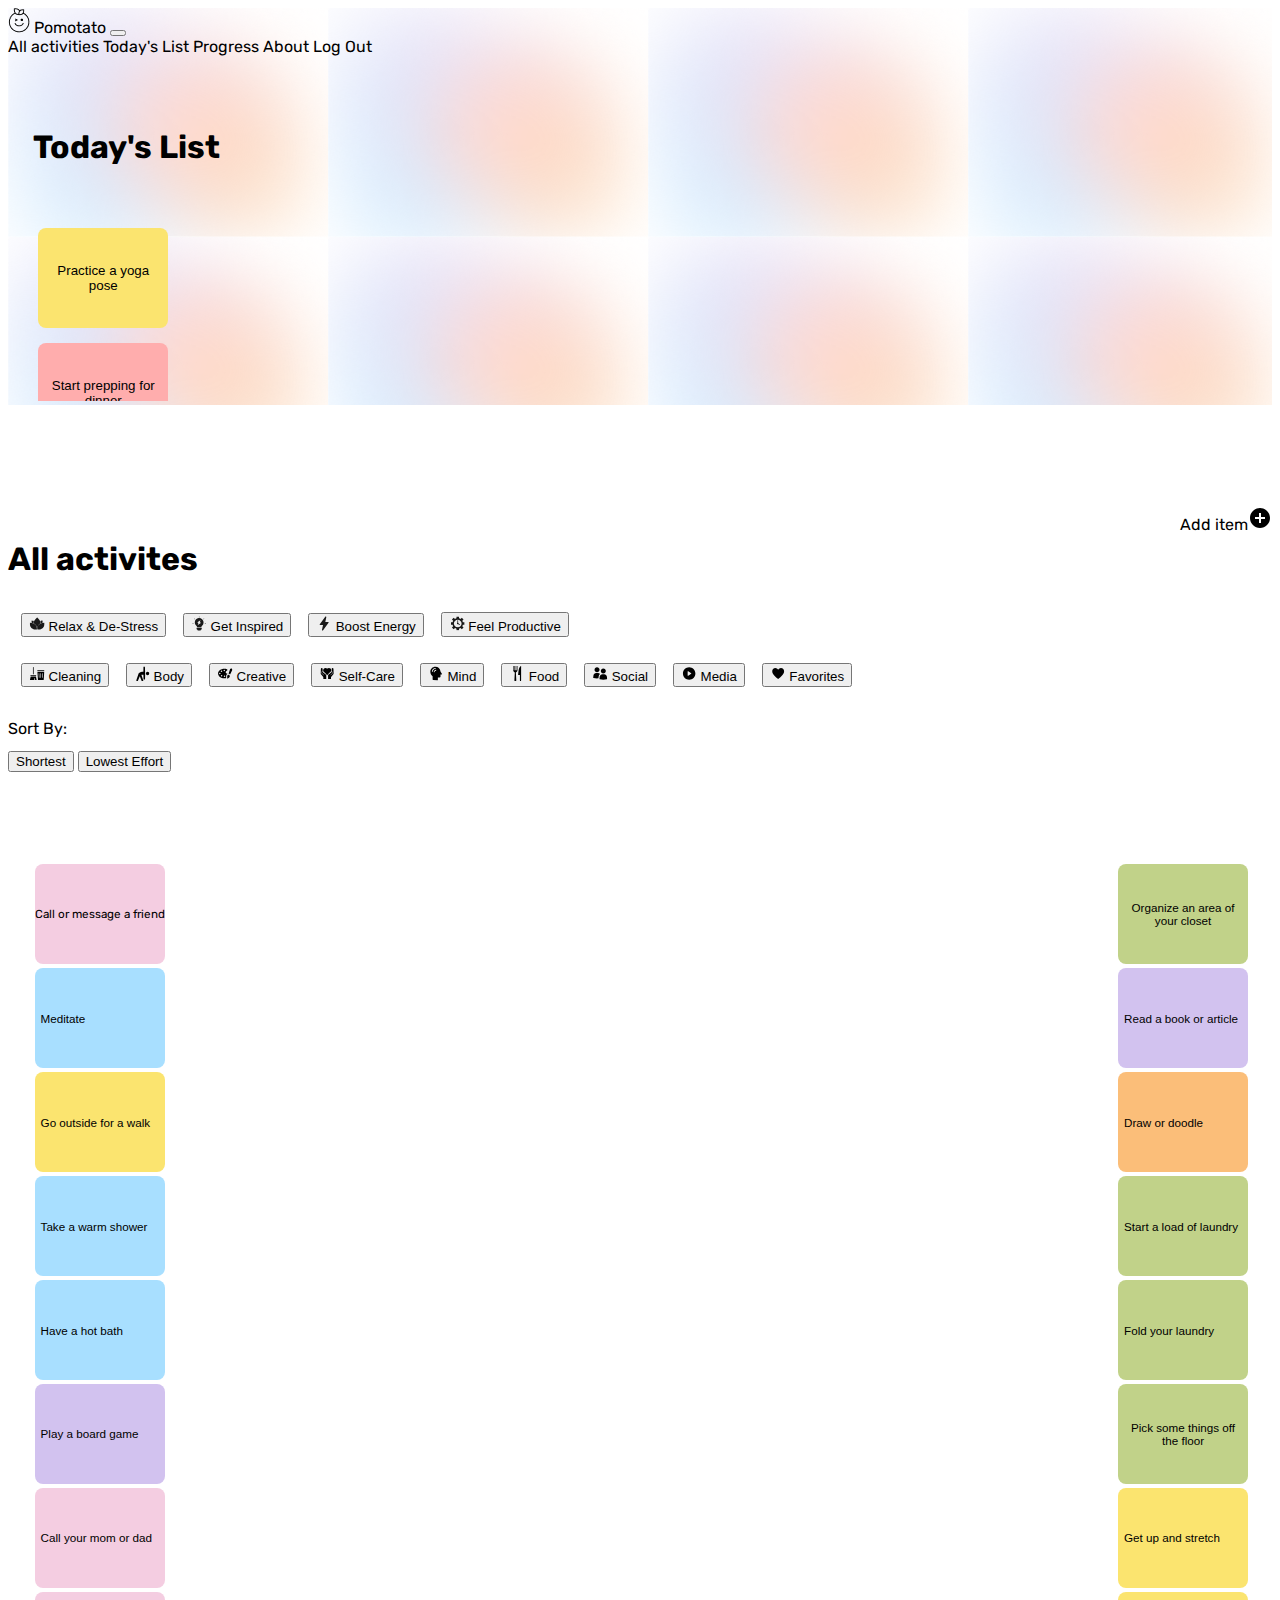
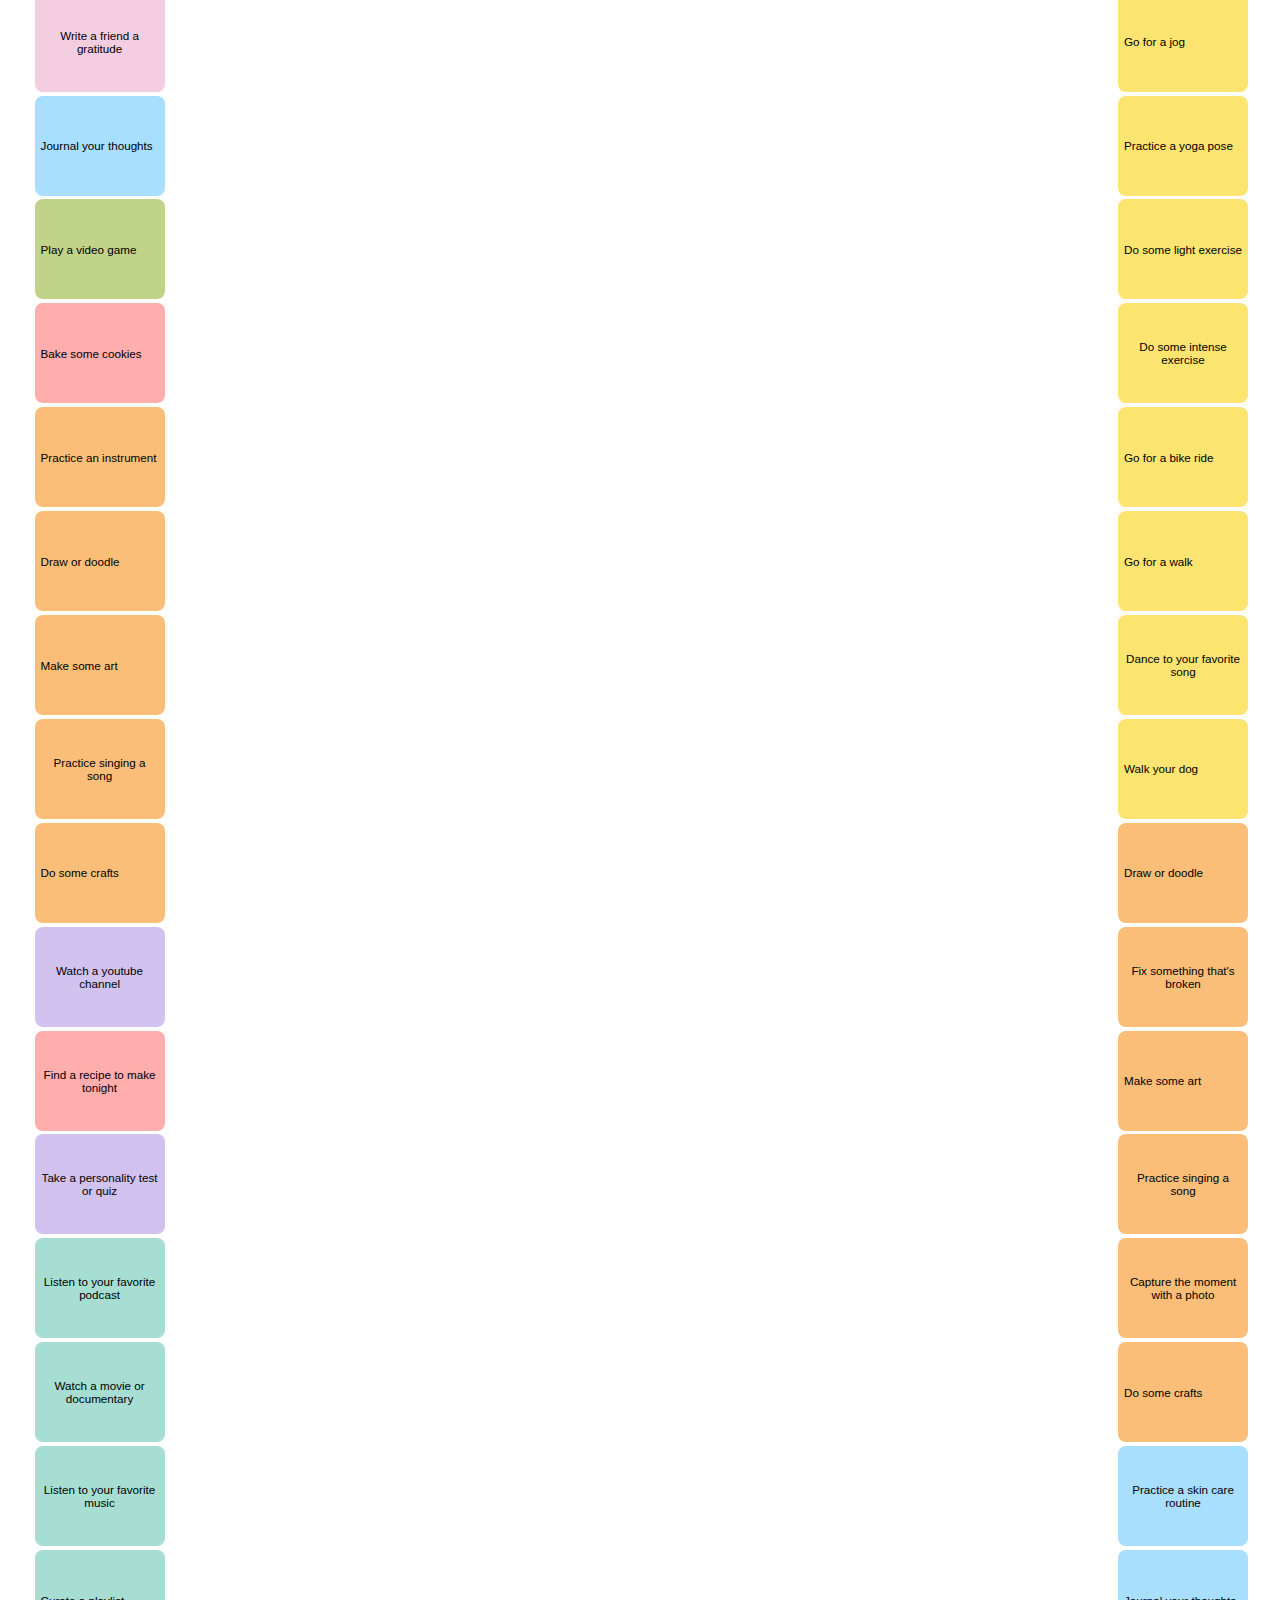
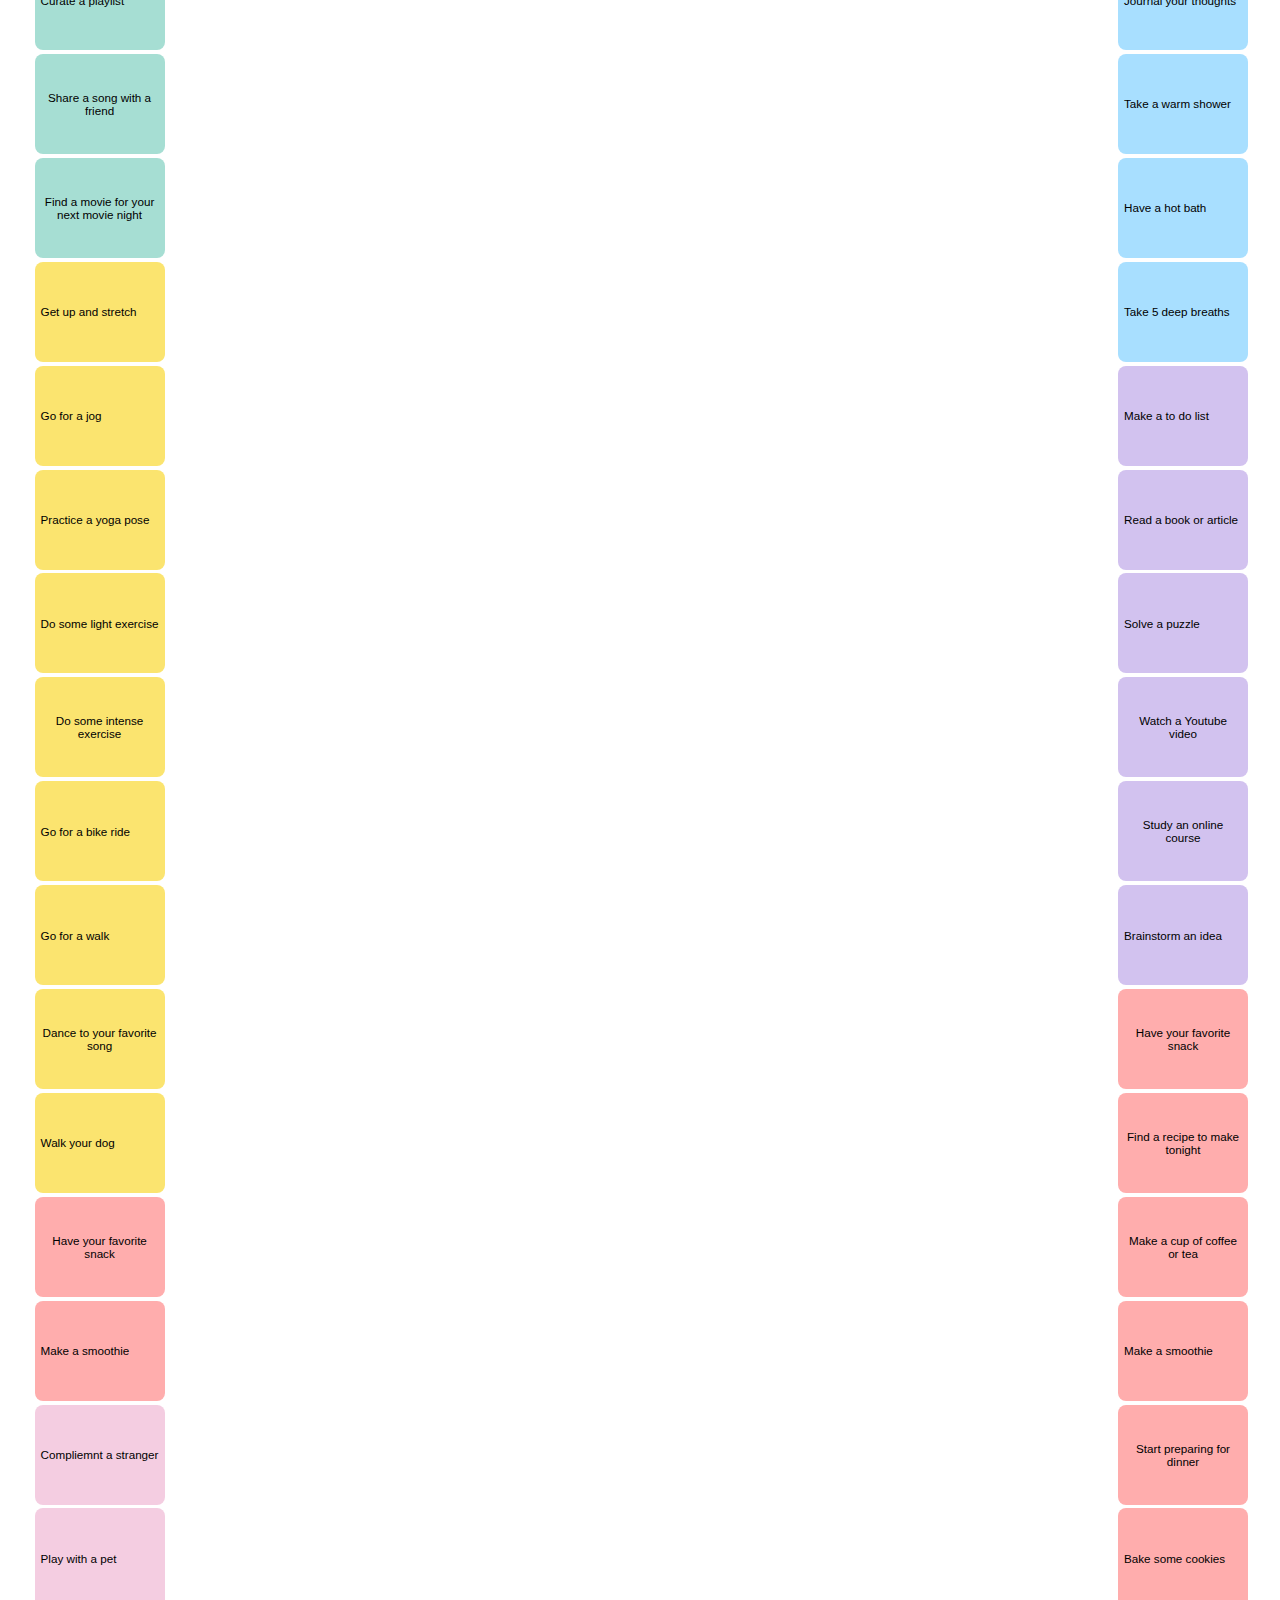
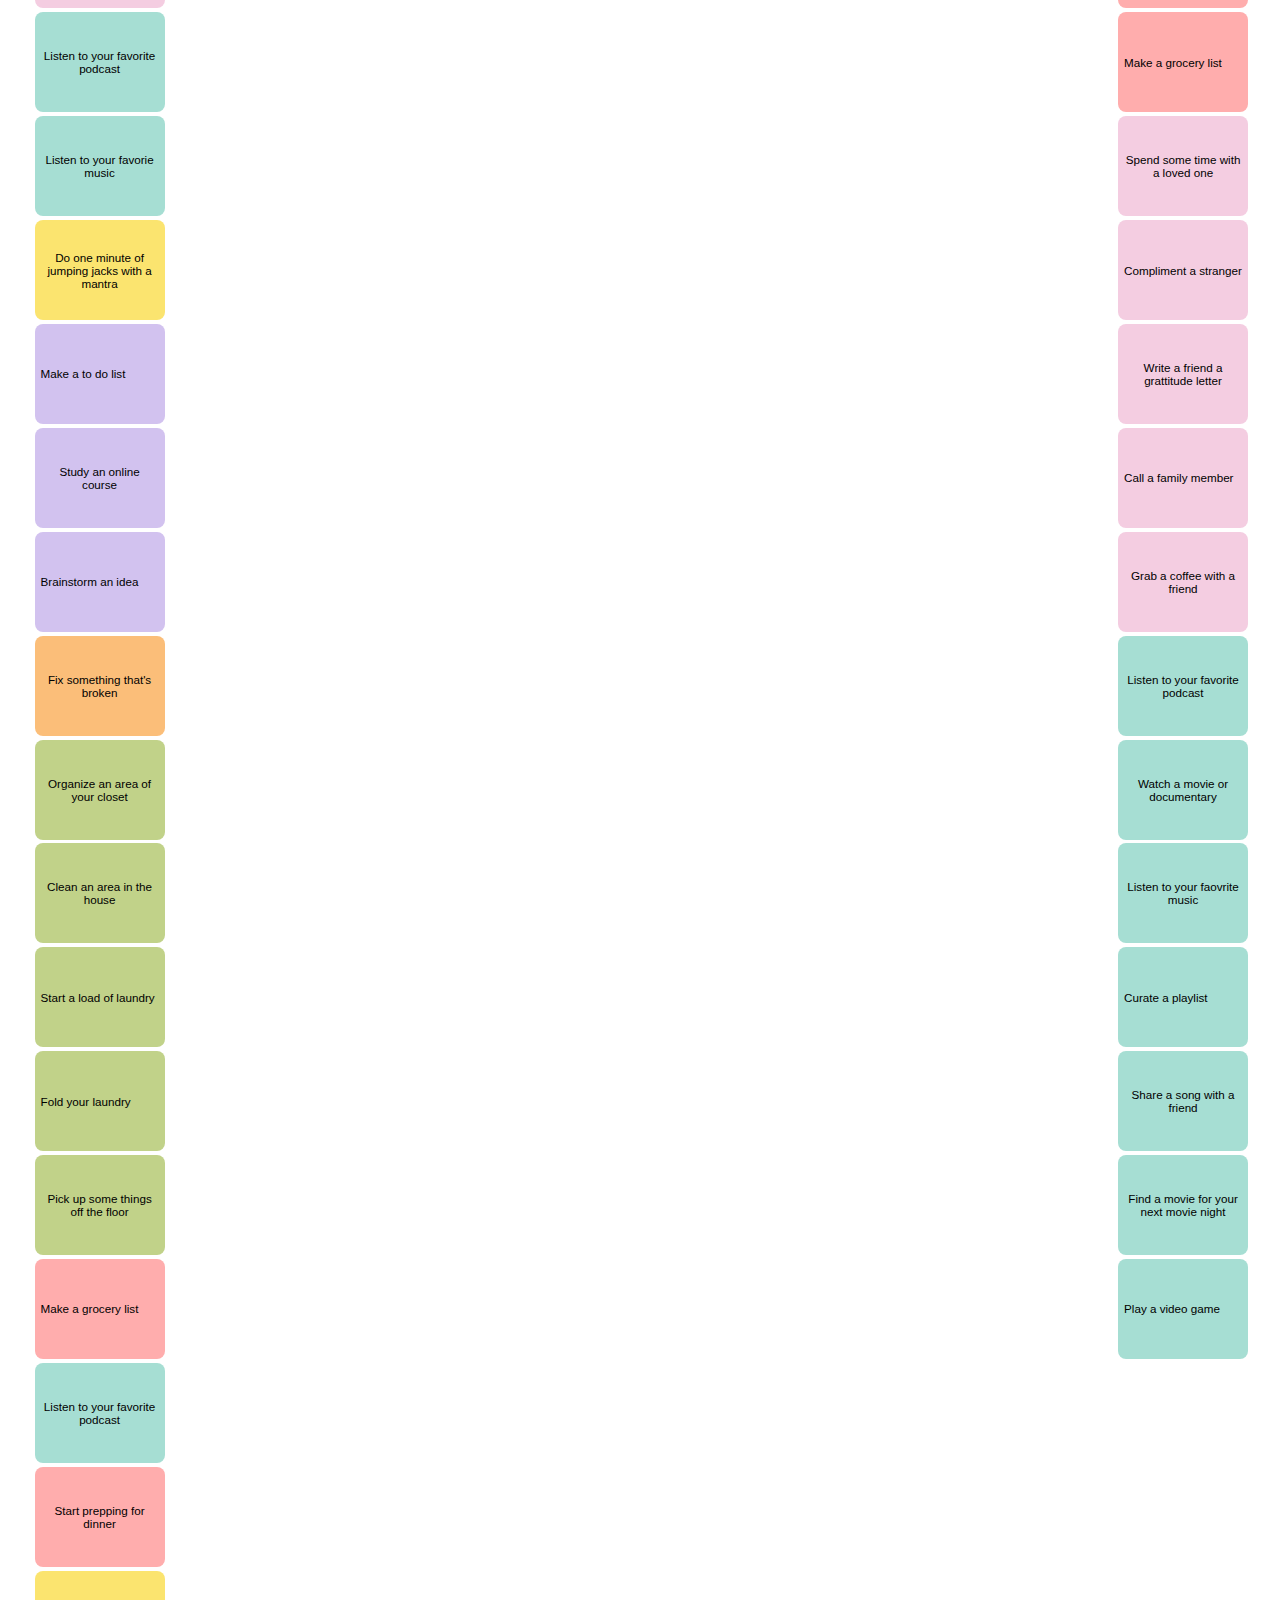
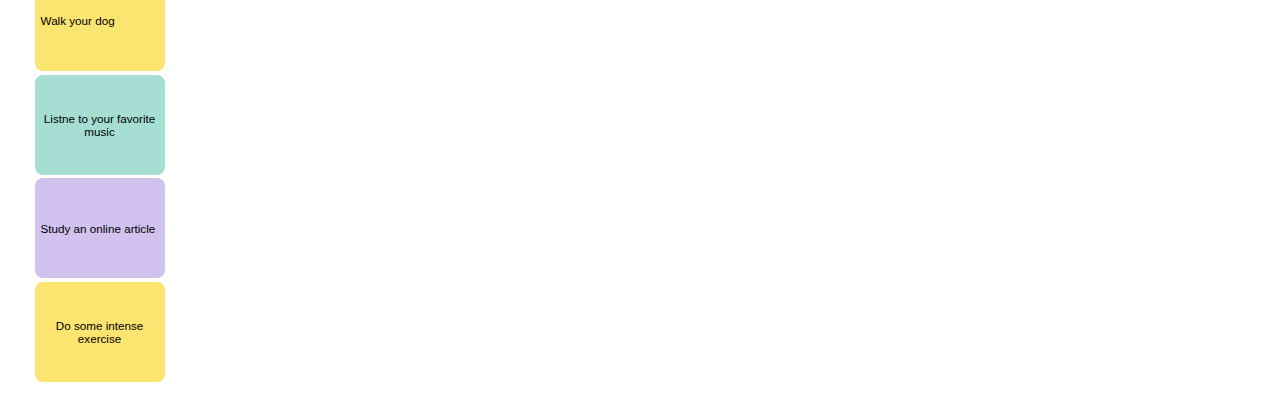
==== commit 5a892c7b: "taking overflow hidden away forever" ====
--- a/index.html
+++ b/index.html
@@ -113,7 +113,7 @@
                 type="button"
                 class="tablinks btn btn-outline-dark"
                 onclick="activityTabs(event, 'Productive')"
-              >
+              ><img src="./assets/images/productive.svg" />
                 Feel Productive
               </button>
             </div>
--- a/assets/styles/styles.css
+++ b/assets/styles/styles.css
@@ -1,6 +1,5 @@
 body {
   font-family: "Rubik", sans-serif;
-  overflow: hidden;
 }
 
 .today-buttons {
@@ -16,6 +15,7 @@
 }
 
 .category-buttons {
+  overflow: hidden;
   display: flex;
   flex-direction: row;
   justify-content: space-between;
@@ -31,6 +31,11 @@
   background-color: #ccc;
 }
 
+.tablinks{
+  margin-top: 1% !important;
+  margin-bottom: 1% !important;
+  margin-left:1% !important ;
+}
 /* Style the tab content */
 .tabcontent {
   display: none;
@@ -119,7 +124,7 @@
   overflow-x: scroll;
   overflow-y: hidden;
   height: 50px;
-  width: 300px;
+  width: 100vw;
   display: inline-block;
   white-space: nowrap;
 }
@@ -145,7 +150,7 @@
 
 .tl-heading {
   padding-top: 4%;
-  padding-bottom: 4%;
+  padding-bottom: 2%;
   padding-left: 2%;
 }
 
@@ -262,6 +267,7 @@
   border-radius: 15px;
   background-color: whitesmoke;
   padding: 2%;
+  overflow: hidden;
 }
 
 .timer-heading {
@@ -284,6 +290,7 @@
   border-radius: 20px !important;
   margin-top: 5%;
   padding: 2%;
+  overflow: hidden;
 }
 
 .time-notes {
@@ -305,6 +312,7 @@
 }
 .timer{
     justify-content: center;
+    overflow: hidden;
 }
 .label-wrap{
     display: inline-block;
@@ -325,6 +333,7 @@
   border-radius: 15px;
   border: none !important;
   align-items: center;
+  overflow: hidden;
 }
 #orange {
   background: #fbbe79 !important;
